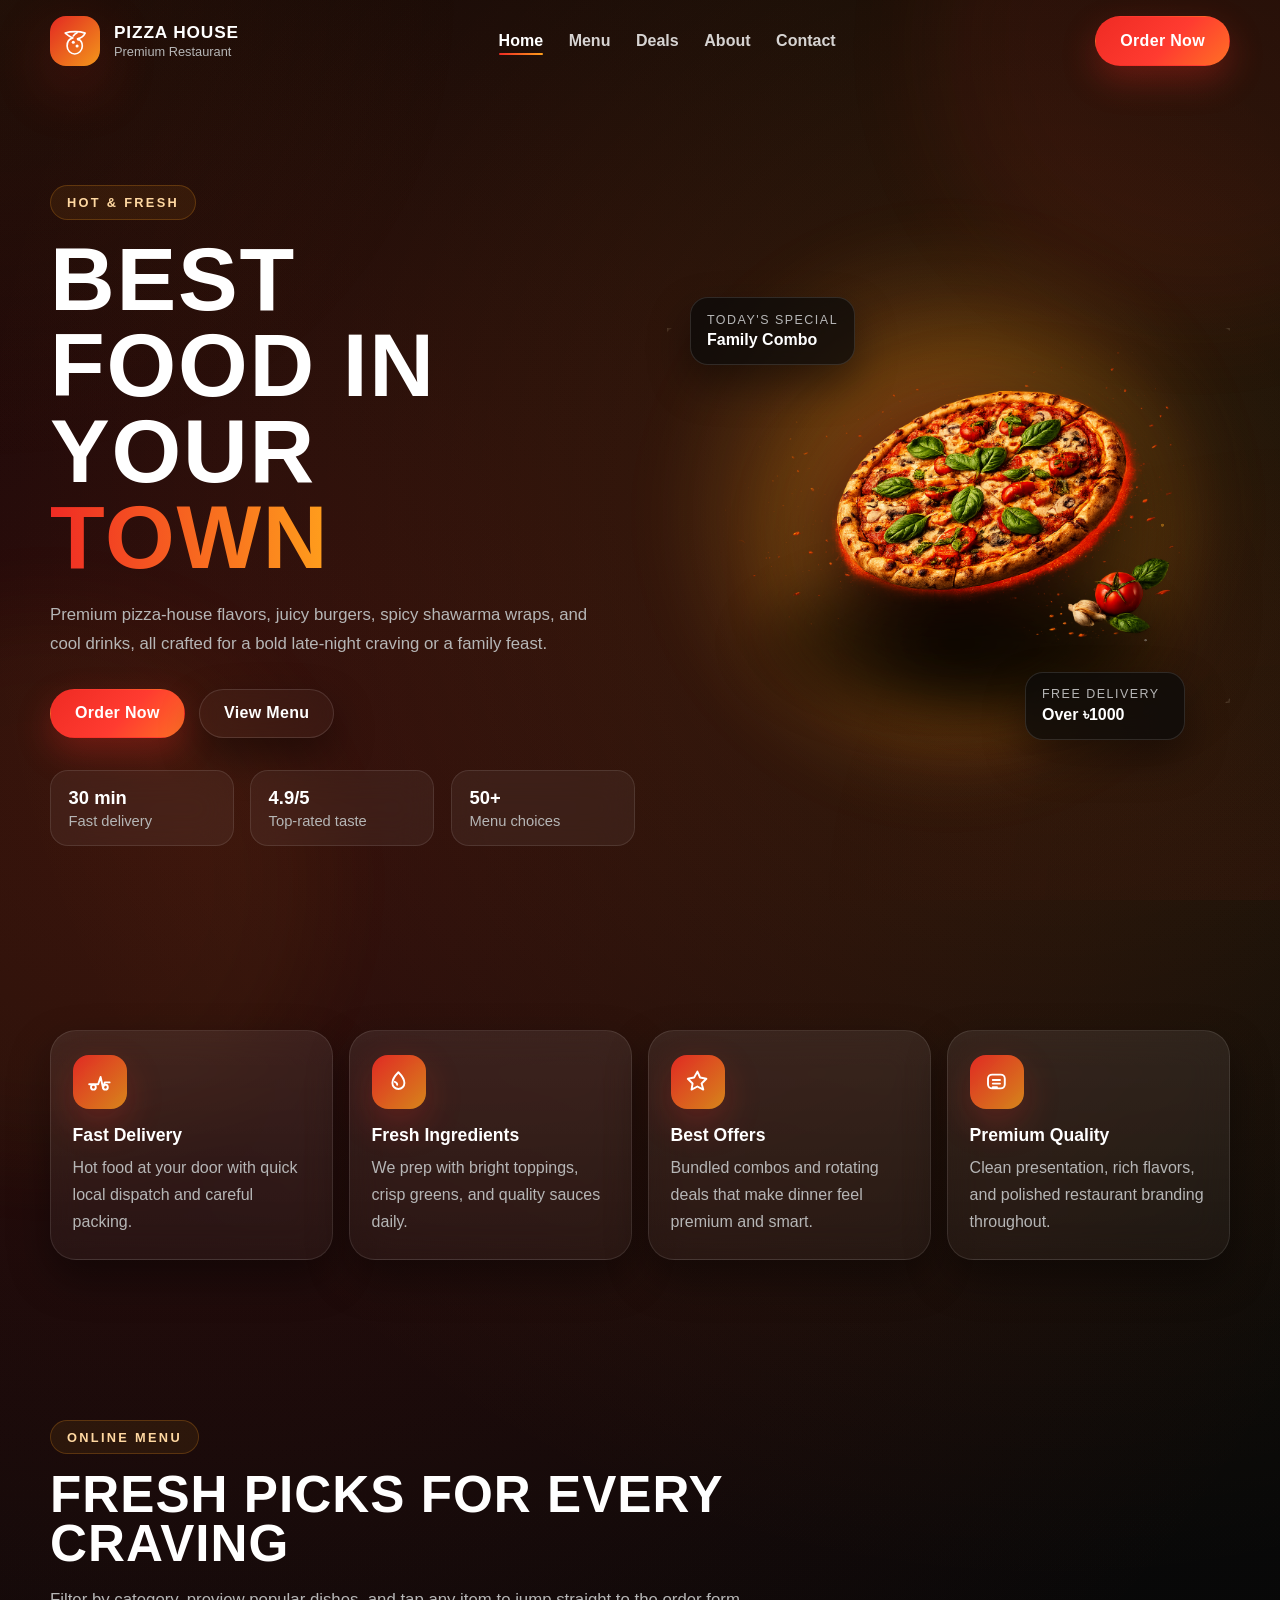
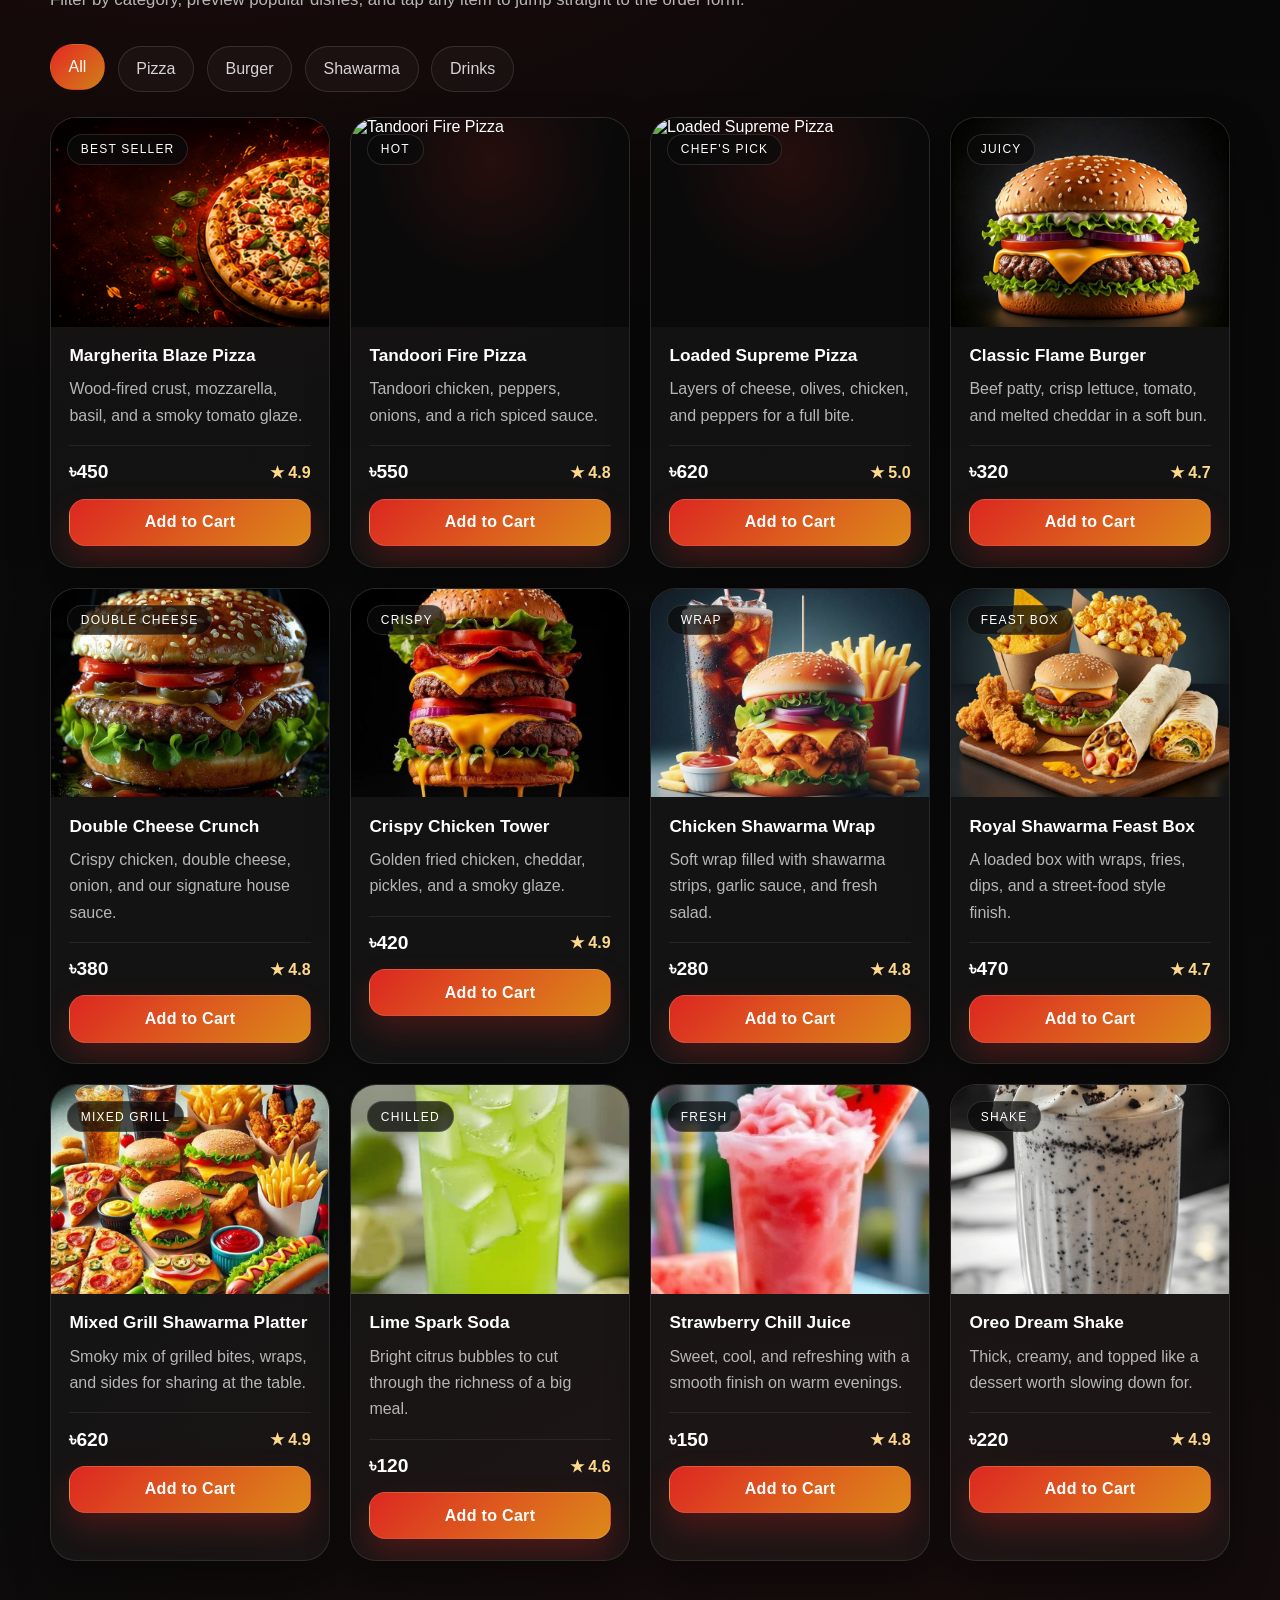
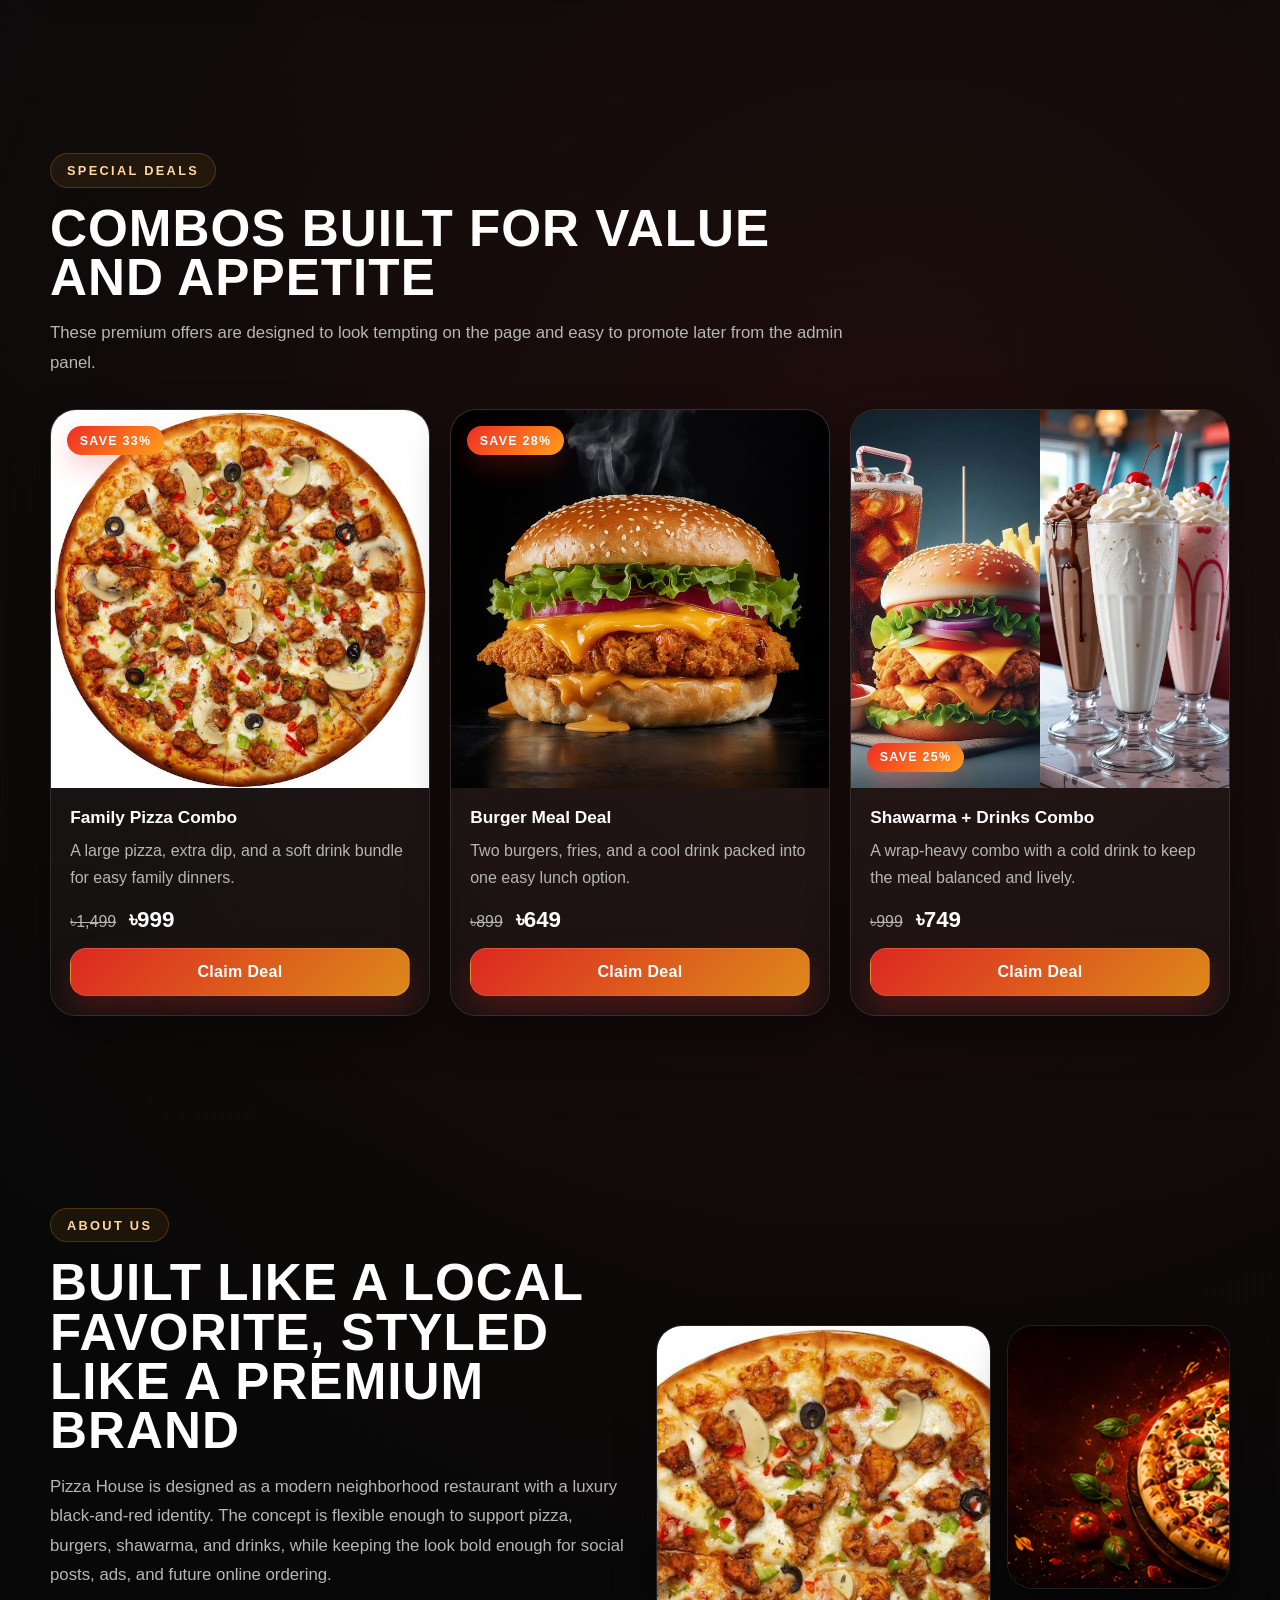
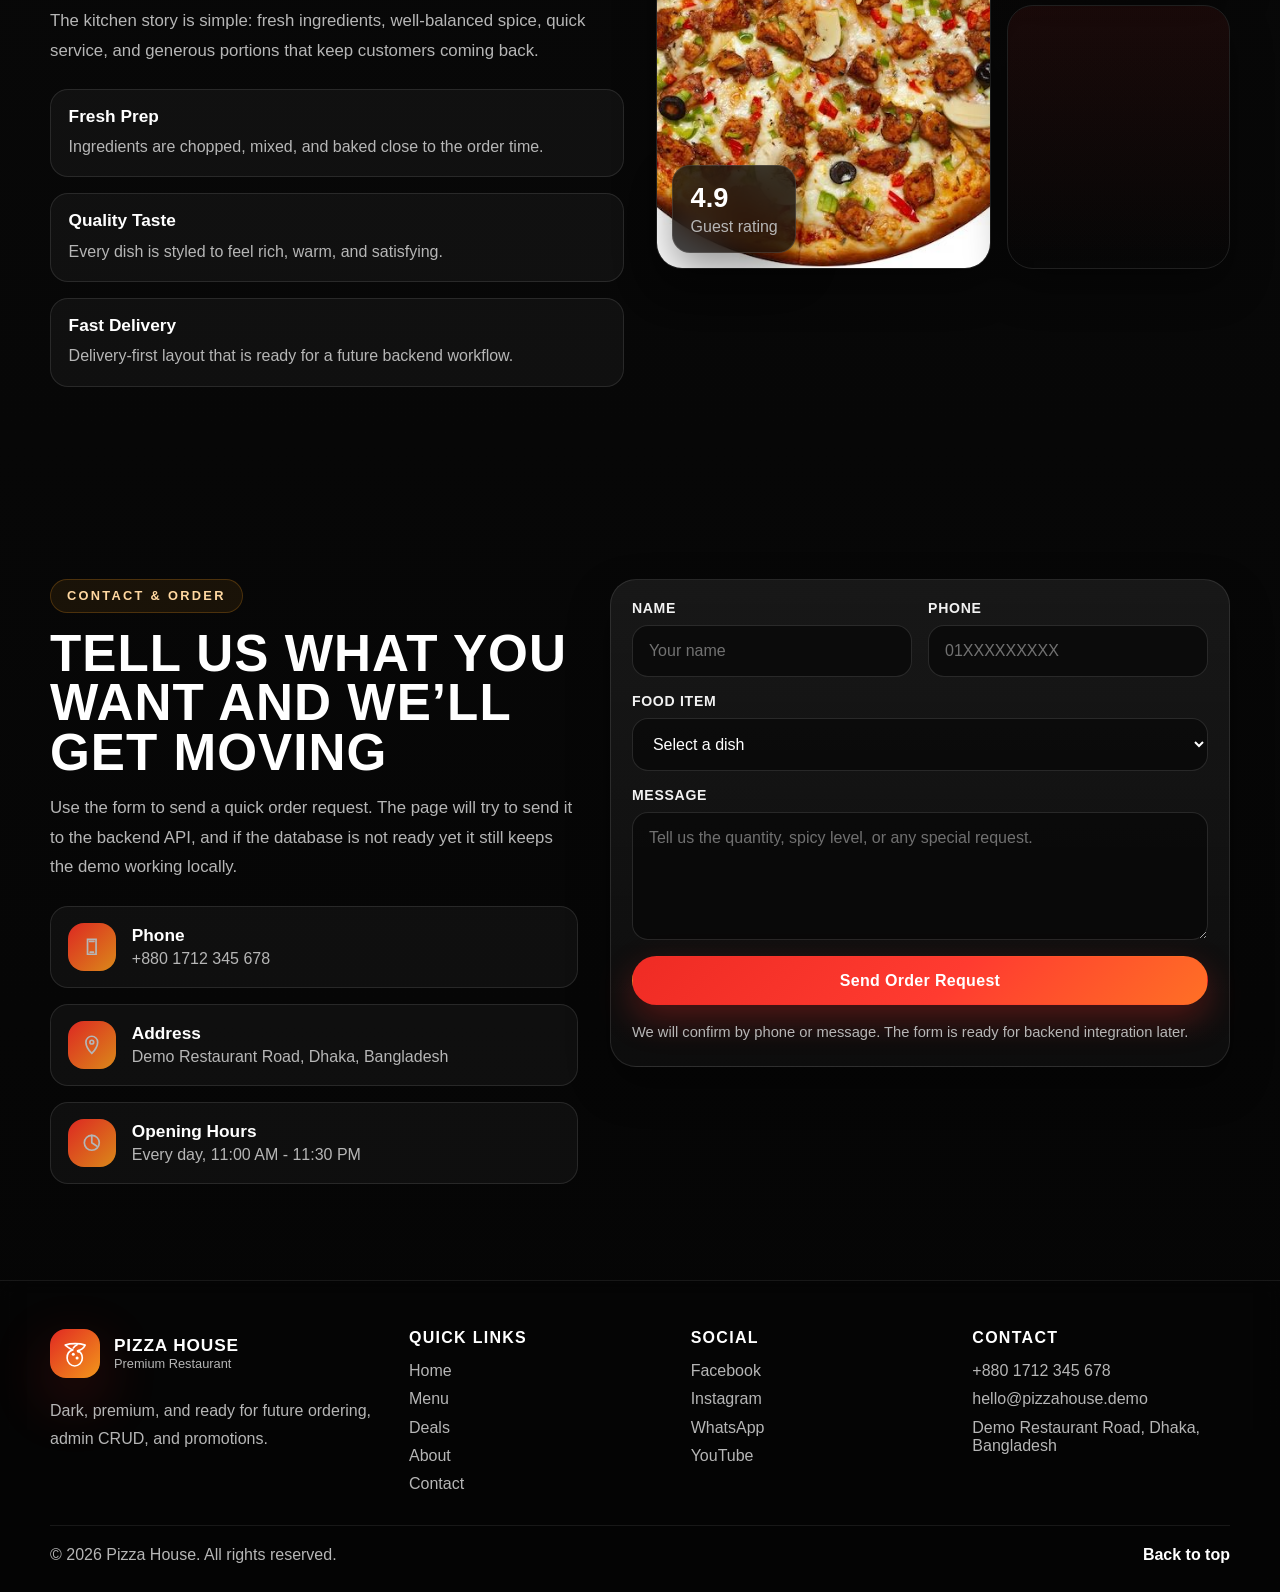
==== index.html @ e1fc25e6 "feat: add restaurant category and menu item admin CRUD" ====
﻿<!DOCTYPE html>
<html lang="en">
<head>
  <meta charset="UTF-8">
  <meta name="viewport" content="width=device-width, initial-scale=1.0">
  <meta name="description" content="Pizza House - a premium single-page restaurant website with online menu, special deals, and fast ordering.">
  <title>Pizza House | Best Food in Your Town</title>
  <link rel="stylesheet" href="assets/css/style.css?v=1.0">
</head>
<body>
  <div class="page-bg" aria-hidden="true"></div>

  <header class="navbar" id="navbar">
    <div class="container navbar__inner">
      <a class="brand" href="#home" aria-label="Pizza House home">
        <span class="brand__mark" aria-hidden="true">
          <svg viewBox="0 0 64 64" role="img" aria-hidden="true">
            <path d="M11 15c11-4 30-4 42 0-3 6-7 10-16 12 7 3 10 8 10 15 0 10-8 17-16 17S15 52 15 42c0-9 4-15 12-17-6-2-11-6-16-10Z" fill="none" stroke="currentColor" stroke-width="3.5" stroke-linejoin="round"/>
            <path d="M28 21c2-3 4-5 8-7" fill="none" stroke="currentColor" stroke-width="3.5" stroke-linecap="round"/>
            <circle cx="28" cy="34" r="3.2" fill="currentColor"/>
            <circle cx="39" cy="28" r="3.2" fill="currentColor"/>
            <circle cx="36" cy="42" r="3.2" fill="currentColor"/>
          </svg>
        </span>
        <span class="brand__text">
          <strong data-restaurant-name>Pizza House</strong>
          <small data-restaurant-tagline>Premium Restaurant</small>
        </span>
      </a>

      <button class="navbar__toggle" type="button" aria-label="Open menu" aria-controls="siteNav" aria-expanded="false">
        <span></span>
        <span></span>
        <span></span>
      </button>

      <nav class="navbar__nav" id="siteNav" aria-label="Primary navigation">
        <a class="navbar__link is-active" href="#home">Home</a>
        <a class="navbar__link" href="#menu">Menu</a>
        <a class="navbar__link" href="#deals">Deals</a>
        <a class="navbar__link" href="#about">About</a>
        <a class="navbar__link" href="#contact">Contact</a>
      </nav>

      <a class="btn btn--primary navbar__cta" href="#contact" data-navbar-cta>Order Now</a>
    </div>
  </header>

  <main>
    <section class="hero section" id="home">
      <div class="container hero__grid">
        <div class="hero__content reveal">
          <span class="hero__badge" data-hero-badge>HOT &amp; FRESH</span>
          <h1 data-hero-title>Best Food in Your <span>Town</span></h1>
          <p data-hero-subtitle>
            Premium pizza-house flavors, juicy burgers, spicy shawarma wraps, and cool drinks,
            all crafted for a bold late-night craving or a family feast.
          </p>
          <div class="hero__actions">
            <a class="btn btn--primary" href="#contact" data-hero-primary-cta>Order Now</a>
            <a class="btn btn--ghost" href="#menu" data-hero-secondary-cta>View Menu</a>
          </div>
          <div class="hero__stats">
            <article class="hero-stat" data-hero-stat="0">
              <strong>30 min</strong>
              <span>Fast delivery</span>
            </article>
            <article class="hero-stat" data-hero-stat="1">
              <strong>4.9/5</strong>
              <span>Top-rated taste</span>
            </article>
            <article class="hero-stat" data-hero-stat="2">
              <strong>50+</strong>
              <span>Menu choices</span>
            </article>
          </div>
        </div>

        <div class="hero__visual reveal">
          <div class="hero-image">
            <div class="hero-glow" aria-hidden="true"></div>
            <img
              src="images/hero%20image.png?v=2"
              alt="Floating Pizza Hero Image"
              class="hero-food-img"
              data-hero-image
              loading="eager"
              fetchpriority="high">
          </div>
          <div class="hero__floating hero__floating--top">
            <span class="hero__floating-label" data-hero-floating-top-label>Today's special</span>
            <strong data-hero-floating-top-value>Family Combo</strong>
          </div>
          <div class="hero__floating hero__floating--bottom">
            <span class="hero__floating-label" data-hero-floating-bottom-label>Free delivery</span>
            <strong data-hero-floating-bottom-value>Over $25</strong>
          </div>
        </div>
      </div>
    </section>

    <section class="section section--tight feature-bar">
      <div class="container feature-grid">
        <article class="feature-card reveal">
          <span class="feature-card__icon" aria-hidden="true">
            <svg viewBox="0 0 48 48">
              <path d="M7 27h15l4-12 4 18 3-9h8" fill="none" stroke="currentColor" stroke-width="3.2" stroke-linecap="round" stroke-linejoin="round"/>
              <circle cx="14" cy="32" r="4" fill="none" stroke="currentColor" stroke-width="3.2"/>
              <circle cx="34" cy="32" r="4" fill="none" stroke="currentColor" stroke-width="3.2"/>
            </svg>
          </span>
          <h3>Fast Delivery</h3>
          <p>Hot food at your door with quick local dispatch and careful packing.</p>
        </article>

        <article class="feature-card reveal">
          <span class="feature-card__icon" aria-hidden="true">
            <svg viewBox="0 0 48 48">
              <path d="M24 7c6 6 10 12 10 18a10 10 0 1 1-20 0c0-6 4-12 10-18Z" fill="none" stroke="currentColor" stroke-width="3.2" stroke-linejoin="round"/>
              <path d="M18 23c3 1 4 3 4 5" fill="none" stroke="currentColor" stroke-width="3.2" stroke-linecap="round"/>
            </svg>
          </span>
          <h3>Fresh Ingredients</h3>
          <p>We prep with bright toppings, crisp greens, and quality sauces daily.</p>
        </article>

        <article class="feature-card reveal">
          <span class="feature-card__icon" aria-hidden="true">
            <svg viewBox="0 0 48 48">
              <path d="M24 6l4.5 9.8L39 18l-8 7.8L33.8 36 24 30.8 14.2 36 16 25.8 8 18l10.5-2.2Z" fill="none" stroke="currentColor" stroke-width="3.2" stroke-linejoin="round"/>
            </svg>
          </span>
          <h3>Best Offers</h3>
          <p>Bundled combos and rotating deals that make dinner feel premium and smart.</p>
        </article>

        <article class="feature-card reveal">
          <span class="feature-card__icon" aria-hidden="true">
            <svg viewBox="0 0 48 48">
              <path d="M10 18c0-4 3-7 7-7h14c4 0 7 3 7 7v9c0 4-3 7-7 7H17c-4 0-7-3-7-7Z" fill="none" stroke="currentColor" stroke-width="3.2"/>
              <path d="M18 26h12M18 20h12M18 32h7" fill="none" stroke="currentColor" stroke-width="3.2" stroke-linecap="round"/>
            </svg>
          </span>
          <h3>Premium Quality</h3>
          <p>Clean presentation, rich flavors, and polished restaurant branding throughout.</p>
        </article>
      </div>
    </section>

    <section class="section" id="menu">
      <div class="container">
        <div class="section-head reveal">
          <span class="section-head__eyebrow">Online Menu</span>
          <h2>Fresh picks for every craving</h2>
          <p>Filter by category, preview popular dishes, and tap any item to jump straight to the order form.</p>
        </div>

        <div class="filter-bar reveal" id="menuFilters" role="tablist" aria-label="Menu filters">
          <button class="filter-btn is-active" type="button" data-filter="all">All</button>
          <button class="filter-btn" type="button" data-filter="pizza">Pizza</button>
          <button class="filter-btn" type="button" data-filter="burger">Burger</button>
          <button class="filter-btn" type="button" data-filter="shawarma">Shawarma</button>
          <button class="filter-btn" type="button" data-filter="drinks">Drinks</button>
        </div>

        <div class="menu-grid" id="menuGrid" data-menu-grid>
          <article class="food-card reveal" data-category="pizza">
            <div class="food-card__media">
              <span class="food-card__tag">Best Seller</span>
              <img src="images/Pizza/pizza%202.png" alt="Margherita Blaze Pizza">
            </div>
            <div class="food-card__body">
              <h3>Margherita Blaze Pizza</h3>
              <p>Wood-fired crust, mozzarella, basil, and a smoky tomato glaze.</p>
              <div class="food-card__meta">
                <span class="food-card__price">$12.90</span>
                <span class="food-card__rating">★ 4.9</span>
              </div>
              <button class="food-card__btn order-trigger" type="button" data-food="Margherita Blaze Pizza">Add to Cart</button>
            </div>
          </article>

          <article class="food-card reveal" data-category="pizza">
            <div class="food-card__media">
              <span class="food-card__tag">Hot</span>
              <img src="images/Pizza/pizza%203.jpg" alt="Tandoori Fire Pizza">
            </div>
            <div class="food-card__body">
              <h3>Tandoori Fire Pizza</h3>
              <p>Tandoori chicken, peppers, onions, and a rich spiced sauce.</p>
              <div class="food-card__meta">
                <span class="food-card__price">$14.50</span>
                <span class="food-card__rating">★ 4.8</span>
              </div>
              <button class="food-card__btn order-trigger" type="button" data-food="Tandoori Fire Pizza">Add to Cart</button>
            </div>
          </article>

          <article class="food-card reveal" data-category="pizza">
            <div class="food-card__media">
              <span class="food-card__tag">Chef's pick</span>
              <img src="images/Pizza/pizza%204.jpg" alt="Loaded Supreme Pizza">
            </div>
            <div class="food-card__body">
              <h3>Loaded Supreme Pizza</h3>
              <p>Layers of cheese, olives, chicken, and peppers for a full bite.</p>
              <div class="food-card__meta">
                <span class="food-card__price">$16.20</span>
                <span class="food-card__rating">★ 5.0</span>
              </div>
              <button class="food-card__btn order-trigger" type="button" data-food="Loaded Supreme Pizza">Add to Cart</button>
            </div>
          </article>

          <article class="food-card reveal" data-category="burger">
            <div class="food-card__media">
              <span class="food-card__tag">Juicy</span>
              <img src="images/Burger/burger%201.jpg" alt="Classic Flame Burger">
            </div>
            <div class="food-card__body">
              <h3>Classic Flame Burger</h3>
              <p>Beef patty, crisp lettuce, tomato, and melted cheddar in a soft bun.</p>
              <div class="food-card__meta">
                <span class="food-card__price">$8.90</span>
                <span class="food-card__rating">★ 4.7</span>
              </div>
              <button class="food-card__btn order-trigger" type="button" data-food="Classic Flame Burger">Add to Cart</button>
            </div>
          </article>

          <article class="food-card reveal" data-category="burger">
            <div class="food-card__media">
              <span class="food-card__tag">Double cheese</span>
              <img src="images/Burger/Burger%202.jpg" alt="Double Cheese Crunch Burger">
            </div>
            <div class="food-card__body">
              <h3>Double Cheese Crunch</h3>
              <p>Crispy chicken, double cheese, onion, and our signature house sauce.</p>
              <div class="food-card__meta">
                <span class="food-card__price">$10.40</span>
                <span class="food-card__rating">★ 4.8</span>
              </div>
              <button class="food-card__btn order-trigger" type="button" data-food="Double Cheese Crunch">Add to Cart</button>
            </div>
          </article>

          <article class="food-card reveal" data-category="burger">
            <div class="food-card__media">
              <span class="food-card__tag">Crispy</span>
              <img src="images/Burger/Burger%20%203.jpg" alt="Crispy Chicken Tower Burger">
            </div>
            <div class="food-card__body">
              <h3>Crispy Chicken Tower</h3>
              <p>Golden fried chicken, cheddar, pickles, and a smoky glaze.</p>
              <div class="food-card__meta">
                <span class="food-card__price">$9.80</span>
                <span class="food-card__rating">★ 4.9</span>
              </div>
              <button class="food-card__btn order-trigger" type="button" data-food="Crispy Chicken Tower">Add to Cart</button>
            </div>
          </article>

          <article class="food-card reveal" data-category="shawarma">
            <div class="food-card__media">
              <span class="food-card__tag">Wrap</span>
              <img src="images/Combo/Combo%201.jpg" alt="Chicken Shawarma Wrap">
            </div>
            <div class="food-card__body">
              <h3>Chicken Shawarma Wrap</h3>
              <p>Soft wrap filled with shawarma strips, garlic sauce, and fresh salad.</p>
              <div class="food-card__meta">
                <span class="food-card__price">$7.90</span>
                <span class="food-card__rating">★ 4.8</span>
              </div>
              <button class="food-card__btn order-trigger" type="button" data-food="Chicken Shawarma Wrap">Add to Cart</button>
            </div>
          </article>

          <article class="food-card reveal" data-category="shawarma">
            <div class="food-card__media">
              <span class="food-card__tag">Feast box</span>
              <img src="images/Combo/Combo%202.jpg" alt="Royal Shawarma Feast Box">
            </div>
            <div class="food-card__body">
              <h3>Royal Shawarma Feast Box</h3>
              <p>A loaded box with wraps, fries, dips, and a street-food style finish.</p>
              <div class="food-card__meta">
                <span class="food-card__price">$11.20</span>
                <span class="food-card__rating">★ 4.7</span>
              </div>
              <button class="food-card__btn order-trigger" type="button" data-food="Royal Shawarma Feast Box">Add to Cart</button>
            </div>
          </article>

          <article class="food-card reveal" data-category="shawarma">
            <div class="food-card__media">
              <span class="food-card__tag">Mixed grill</span>
              <img src="images/Combo/Combo%203.jpg" alt="Mixed Grill Shawarma Platter">
            </div>
            <div class="food-card__body">
              <h3>Mixed Grill Shawarma Platter</h3>
              <p>Smoky mix of grilled bites, wraps, and sides for sharing at the table.</p>
              <div class="food-card__meta">
                <span class="food-card__price">$13.60</span>
                <span class="food-card__rating">★ 4.9</span>
              </div>
              <button class="food-card__btn order-trigger" type="button" data-food="Mixed Grill Shawarma Platter">Add to Cart</button>
            </div>
          </article>

          <article class="food-card reveal" data-category="drinks">
            <div class="food-card__media">
              <span class="food-card__tag">Chilled</span>
              <img src="images/Dinks/Drinks%201.jpg" alt="Lime Spark Soda">
            </div>
            <div class="food-card__body">
              <h3>Lime Spark Soda</h3>
              <p>Bright citrus bubbles to cut through the richness of a big meal.</p>
              <div class="food-card__meta">
                <span class="food-card__price">$2.90</span>
                <span class="food-card__rating">★ 4.6</span>
              </div>
              <button class="food-card__btn order-trigger" type="button" data-food="Lime Spark Soda">Add to Cart</button>
            </div>
          </article>

          <article class="food-card reveal" data-category="drinks">
            <div class="food-card__media">
              <span class="food-card__tag">Fresh</span>
              <img src="images/Dinks/Drinks%203.jpg" alt="Strawberry Chill Juice">
            </div>
            <div class="food-card__body">
              <h3>Strawberry Chill Juice</h3>
              <p>Sweet, cool, and refreshing with a smooth finish on warm evenings.</p>
              <div class="food-card__meta">
                <span class="food-card__price">$4.40</span>
                <span class="food-card__rating">★ 4.8</span>
              </div>
              <button class="food-card__btn order-trigger" type="button" data-food="Strawberry Chill Juice">Add to Cart</button>
            </div>
          </article>

          <article class="food-card reveal" data-category="drinks">
            <div class="food-card__media">
              <span class="food-card__tag">Shake</span>
              <img src="images/Dinks/Drinks%205.jpg" alt="Oreo Dream Shake">
            </div>
            <div class="food-card__body">
              <h3>Oreo Dream Shake</h3>
              <p>Thick, creamy, and topped like a dessert worth slowing down for.</p>
              <div class="food-card__meta">
                <span class="food-card__price">$5.20</span>
                <span class="food-card__rating">★ 4.9</span>
              </div>
              <button class="food-card__btn order-trigger" type="button" data-food="Oreo Dream Shake">Add to Cart</button>
            </div>
          </article>
        </div>
      </div>
    </section>

    <section class="section deals-section" id="deals">
      <div class="container">
        <div class="section-head reveal">
          <span class="section-head__eyebrow">Special Deals</span>
          <h2>Combos built for value and appetite</h2>
          <p>These premium offers are designed to look tempting on the page and easy to promote later from the admin panel.</p>
        </div>

        <div class="deal-grid" id="dealGrid" data-deal-grid>
          <article class="deal-card reveal">
            <div class="deal-card__media">
              <span class="deal-card__badge">Save 28%</span>
              <img src="images/Pizza/pizza%205.jpg" alt="Family Pizza Combo">
            </div>
            <div class="deal-card__body">
              <h3>Family Pizza Combo</h3>
              <p>A large pizza, extra dip, and a soft drink bundle for easy family dinners.</p>
              <div class="deal-card__price">
                <del>$34.00</del>
                <strong>$24.99</strong>
              </div>
              <button class="deal-card__cta order-trigger" type="button" data-food="Family Pizza Combo">Claim Deal</button>
            </div>
          </article>

          <article class="deal-card reveal">
            <div class="deal-card__media">
              <span class="deal-card__badge">Save 22%</span>
              <img src="images/Burger/Burger%20%204.jpg" alt="Burger Meal Deal">
            </div>
            <div class="deal-card__body">
              <h3>Burger Meal Deal</h3>
              <p>Two burgers, fries, and a cool drink packed into one easy lunch option.</p>
              <div class="deal-card__price">
                <del>$19.00</del>
                <strong>$14.50</strong>
              </div>
              <button class="deal-card__cta order-trigger" type="button" data-food="Burger Meal Deal">Claim Deal</button>
            </div>
          </article>

          <article class="deal-card reveal deal-card--split">
            <div class="deal-card__media deal-card__media--split">
              <div class="deal-card__split-image">
                <img src="images/Combo/Combo%201.jpg" alt="Shawarma combo">
              </div>
              <div class="deal-card__split-image">
                <img src="images/Dinks/Drinks%204.jpg" alt="Refreshing drink combo">
              </div>
              <span class="deal-card__badge">Save 25%</span>
            </div>
            <div class="deal-card__body">
              <h3>Shawarma + Drinks Combo</h3>
              <p>A wrap-heavy combo with a cold drink to keep the meal balanced and lively.</p>
              <div class="deal-card__price">
                <del>$18.00</del>
                <strong>$12.99</strong>
              </div>
              <button class="deal-card__cta order-trigger" type="button" data-food="Shawarma + Drinks Combo">Claim Deal</button>
            </div>
          </article>
        </div>
      </div>
    </section>

    <section class="section about-section" id="about">
      <div class="container about__grid">
        <div class="about__content reveal">
          <span class="section-head__eyebrow">About Us</span>
          <h2 data-about-title>Built like a local favorite, styled like a premium brand</h2>
          <p data-about-text-1>
            Pizza House is designed as a modern neighborhood restaurant with a luxury black-and-red
            identity. The concept is flexible enough to support pizza, burgers, shawarma, and drinks,
            while keeping the look bold enough for social posts, ads, and future online ordering.
          </p>
          <p data-about-text-2>
            The kitchen story is simple: fresh ingredients, well-balanced spice, quick service, and
            generous portions that keep customers coming back.
          </p>

          <div class="about__points">
            <article class="about-point">
              <strong>Fresh Prep</strong>
              <span>Ingredients are chopped, mixed, and baked close to the order time.</span>
            </article>
            <article class="about-point">
              <strong>Quality Taste</strong>
              <span>Every dish is styled to feel rich, warm, and satisfying.</span>
            </article>
            <article class="about-point">
              <strong>Fast Delivery</strong>
              <span>Delivery-first layout that is ready for a future backend workflow.</span>
            </article>
          </div>
        </div>

        <div class="about__visual reveal">
          <div class="about-media about-media--large">
            <img src="images/Pizza/pizza%205.jpg" alt="Premium family pizza" data-about-image-primary>
          </div>
          <div class="about-media about-media--small">
            <img src="images/Burger/Burger%20%204.jpg" alt="Premium burger stack" data-about-image-secondary>
          </div>
          <div class="about-media about-media--small about-media--accent">
            <img src="images/Dinks/Drinks%202.jpg" alt="Bright drink special" data-about-image-tertiary>
          </div>
          <div class="about__stat">
            <strong data-about-stat-value>4.9</strong>
            <span data-about-stat-label>Guest rating</span>
          </div>
        </div>
      </div>
    </section>

    <section class="section contact-section" id="contact">
      <div class="container contact__grid">
        <div class="contact__info reveal">
          <span class="section-head__eyebrow">Contact &amp; Order</span>
          <h2>Tell us what you want and we’ll get moving</h2>
          <p>
            Use the form to send a quick order request. The page will try to send it to the backend API,
            and if the database is not ready yet it still keeps the demo working locally.
          </p>

          <div class="contact-cards">
            <article class="contact-card">
              <span class="contact-card__icon" aria-hidden="true">
                <svg viewBox="0 0 48 48">
                  <path d="M16 10h16v28H16z" fill="none" stroke="currentColor" stroke-width="3.2" rx="4"/>
                  <path d="M20 14h8M21 34h6" fill="none" stroke="currentColor" stroke-width="3.2" stroke-linecap="round"/>
                </svg>
              </span>
              <div>
                <strong>Phone</strong>
                <a href="tel:+8801712345678" data-contact-phone>+880 1712 345 678</a>
              </div>
            </article>

            <article class="contact-card">
              <span class="contact-card__icon" aria-hidden="true">
                <svg viewBox="0 0 48 48">
                  <path d="M24 8c6 0 11 5 11 11 0 10-11 21-11 21S13 29 13 19c0-6 5-11 11-11Z" fill="none" stroke="currentColor" stroke-width="3.2"/>
                  <circle cx="24" cy="19" r="3.5" fill="none" stroke="currentColor" stroke-width="3.2"/>
                </svg>
              </span>
              <div>
                <strong>Address</strong>
                <span data-contact-address>Demo Restaurant Road, Dhaka, Bangladesh</span>
              </div>
            </article>

            <article class="contact-card">
              <span class="contact-card__icon" aria-hidden="true">
                <svg viewBox="0 0 48 48">
                  <path d="M24 10v14l9 6" fill="none" stroke="currentColor" stroke-width="3.2" stroke-linecap="round" stroke-linejoin="round"/>
                  <circle cx="24" cy="24" r="14" fill="none" stroke="currentColor" stroke-width="3.2"/>
                </svg>
              </span>
              <div>
                <strong>Opening Hours</strong>
                <span data-contact-hours>Every day, 11:00 AM - 11:30 PM</span>
              </div>
            </article>
          </div>
        </div>

        <div class="contact__form-wrap reveal">
          <form class="order-form" id="orderForm" novalidate>
            <div class="form-grid">
              <div class="form-group">
                <label for="customerName">Name</label>
                <input id="customerName" name="customer_name" type="text" placeholder="Your name">
              </div>
              <div class="form-group">
                <label for="customerPhone">Phone</label>
                <input id="customerPhone" name="phone" type="tel" placeholder="01XXXXXXXXX">
              </div>
            </div>

            <div class="form-group">
              <label for="foodItem">Food Item</label>
              <select id="foodItem" name="food_item" data-order-select>
                <option value="">Select a dish</option>
                <option>Margherita Blaze Pizza</option>
                <option>Tandoori Fire Pizza</option>
                <option>Loaded Supreme Pizza</option>
                <option>Classic Flame Burger</option>
                <option>Double Cheese Crunch</option>
                <option>Crispy Chicken Tower</option>
                <option>Chicken Shawarma Wrap</option>
                <option>Royal Shawarma Feast Box</option>
                <option>Mixed Grill Shawarma Platter</option>
                <option>Lime Spark Soda</option>
                <option>Strawberry Chill Juice</option>
                <option>Oreo Dream Shake</option>
                <option>Family Pizza Combo</option>
                <option>Burger Meal Deal</option>
                <option>Shawarma + Drinks Combo</option>
              </select>
            </div>

            <div class="form-group">
              <label for="orderMessage">Message</label>
              <textarea id="orderMessage" name="message" rows="5" placeholder="Tell us the quantity, spicy level, or any special request."></textarea>
            </div>

            <button class="btn btn--primary btn--block" type="submit">Send Order Request</button>
            <p class="form-note">We will confirm by phone or message. The form is ready for backend integration later.</p>
          </form>
        </div>
      </div>
    </section>
  </main>

  <footer class="footer">
    <div class="container footer__grid">
      <div class="footer__brand">
        <a class="brand brand--footer" href="#home">
          <span class="brand__mark" aria-hidden="true">
            <svg viewBox="0 0 64 64" role="img" aria-hidden="true">
              <path d="M11 15c11-4 30-4 42 0-3 6-7 10-16 12 7 3 10 8 10 15 0 10-8 17-16 17S15 52 15 42c0-9 4-15 12-17-6-2-11-6-16-10Z" fill="none" stroke="currentColor" stroke-width="3.5" stroke-linejoin="round"/>
              <path d="M28 21c2-3 4-5 8-7" fill="none" stroke="currentColor" stroke-width="3.5" stroke-linecap="round"/>
              <circle cx="28" cy="34" r="3.2" fill="currentColor"/>
              <circle cx="39" cy="28" r="3.2" fill="currentColor"/>
              <circle cx="36" cy="42" r="3.2" fill="currentColor"/>
            </svg>
          </span>
          <span class="brand__text">
            <strong data-footer-restaurant-name>Pizza House</strong>
            <small data-footer-restaurant-tagline>Premium Restaurant</small>
          </span>
        </a>
        <p>Dark, premium, and ready for future ordering, admin CRUD, and promotions.</p>
      </div>

      <div class="footer__links">
        <h3>Quick Links</h3>
        <a href="#home">Home</a>
        <a href="#menu">Menu</a>
        <a href="#deals">Deals</a>
        <a href="#about">About</a>
        <a href="#contact">Contact</a>
      </div>

      <div class="footer__links">
        <h3>Social</h3>
        <a href="#" aria-label="Facebook" data-social-link="facebook">Facebook</a>
        <a href="#" aria-label="Instagram" data-social-link="instagram">Instagram</a>
        <a href="#" aria-label="WhatsApp" data-social-link="whatsapp">WhatsApp</a>
        <a href="#" aria-label="YouTube" data-social-link="youtube">YouTube</a>
      </div>

      <div class="footer__links">
        <h3>Contact</h3>
        <a href="tel:+8801712345678" data-footer-phone>+880 1712 345 678</a>
        <a href="mailto:hello@pizzahouse.demo" data-footer-email>hello@pizzahouse.demo</a>
        <span data-footer-address>Dhaka, Bangladesh</span>
      </div>
    </div>

    <div class="container footer__copy">
      <p>&copy; <span id="year"></span> Pizza House. All rights reserved.</p>
      <a href="#home">Back to top</a>
    </div>
  </footer>

  <button class="back-to-top" id="backToTop" type="button" aria-label="Back to top">
    <span aria-hidden="true">↑</span>
  </button>

  <div class="toast" id="toast" aria-live="polite" aria-atomic="true"></div>

  <script src="assets/js/restaurantData.js?v=1.2"></script>
  <script src="assets/js/restaurantRenderer.js?v=1.2"></script>
  <script src="assets/js/apiDataLoader.js?v=1.0"></script>
  <script src="assets/js/main.js?v=1.2"></script>
</body>
</html>
---- assets/css/style.css ----
:root {
  --primary-color: #ef2b24;
  --secondary-color: #0b0b0b;
  --accent-color: #ff9f1c;
  --background-color: #050505;
  --text-color: #ffffff;
  --button-color: #ff3b30;
  --primary-rgb: 239, 43, 36;
  --accent-rgb: 255, 159, 28;
  --bg: var(--background-color);
  --bg-alt: var(--secondary-color);
  --text: var(--text-color);
  --accent: var(--primary-color);
  --accent-strong: var(--button-color);
  --accent-secondary: var(--accent-color);
  --surface: rgba(255, 255, 255, 0.05);
  --surface-strong: rgba(255, 255, 255, 0.08);
  --border: rgba(255, 255, 255, 0.12);
  --border-strong: rgba(255, 255, 255, 0.2);
  --muted: #b6b6b6;
  --shadow: 0 20px 60px rgba(var(--primary-rgb), 0.24);
  --shadow-soft: 0 18px 40px rgba(0, 0, 0, 0.4);
  --radius-xl: 34px;
  --radius-lg: 26px;
  --radius-md: 18px;
  --container: min(1180px, calc(100% - 2rem));
  --transition: 220ms ease;
  --hero-food-width: min(820px, 100%);
  --hero-food-width-mobile: min(480px, 100%);
}

*,
*::before,
*::after {
  box-sizing: border-box;
}

html {
  scroll-behavior: smooth;
  scroll-padding-top: 110px;
}

body {
  margin: 0;
  font-family: "Segoe UI", "Trebuchet MS", sans-serif;
  color: var(--text);
  background:
    radial-gradient(circle at 15% 12%, rgba(var(--primary-rgb), 0.18), transparent 22%),
    radial-gradient(circle at 82% 8%, rgba(var(--accent-rgb), 0.14), transparent 18%),
    radial-gradient(circle at 70% 58%, rgba(var(--primary-rgb), 0.09), transparent 30%),
    linear-gradient(180deg, var(--bg) 0%, var(--bg-alt) 46%, var(--bg) 100%);
  min-height: 100vh;
  overflow-x: hidden;
  -webkit-font-smoothing: antialiased;
  text-rendering: optimizeLegibility;
}

body::before,
body::after {
  content: "";
  position: fixed;
  inset: auto;
  width: 34rem;
  height: 34rem;
  border-radius: 50%;
  filter: blur(50px);
  opacity: 0.3;
  pointer-events: none;
  z-index: -1;
}

body::before {
  top: -14rem;
  right: -12rem;
  background: rgba(var(--primary-rgb), 0.28);
}

body::after {
  bottom: -16rem;
  left: -14rem;
  background: rgba(var(--accent-rgb), 0.18);
}

img {
  display: block;
  max-width: 100%;
}

a {
  color: inherit;
  text-decoration: none;
}

button,
input,
select,
textarea {
  font: inherit;
}

button {
  cursor: pointer;
}

.container {
  width: var(--container);
  margin: 0 auto;
}

.section {
  padding: 6rem 0;
  scroll-margin-top: 100px;
}

.section--tight {
  padding: 2rem 0 4rem;
}

.page-bg {
  position: fixed;
  inset: 0;
  background:
    radial-gradient(circle at top left, rgba(var(--accent-rgb), 0.06), transparent 30%),
    radial-gradient(circle at bottom right, rgba(var(--primary-rgb), 0.05), transparent 30%);
  pointer-events: none;
  z-index: -2;
}

.btn {
  display: inline-flex;
  align-items: center;
  justify-content: center;
  gap: 0.6rem;
  min-height: 3.1rem;
  padding: 0.9rem 1.5rem;
  border-radius: 999px;
  border: 1px solid transparent;
  transition: transform var(--transition), box-shadow var(--transition), border-color var(--transition), background var(--transition), color var(--transition);
  font-weight: 700;
  letter-spacing: 0.02em;
  box-shadow: var(--shadow-soft);
}

.btn:hover {
  transform: translateY(-2px);
}

.btn--primary {
  background: linear-gradient(135deg, var(--accent) 0%, var(--accent-strong) 55%, var(--accent-secondary) 140%);
  color: #fff;
  box-shadow: 0 14px 34px rgba(var(--primary-rgb), 0.3);
}

.btn--ghost {
  background: rgba(255, 255, 255, 0.03);
  color: #fff;
  border-color: rgba(255, 255, 255, 0.12);
  backdrop-filter: blur(20px);
}

.btn--ghost:hover {
  border-color: rgba(255, 255, 255, 0.24);
}

.btn--block {
  width: 100%;
}

.navbar {
  position: sticky;
  top: 0;
  z-index: 50;
  padding: 1rem 0;
  transition: background var(--transition), border-color var(--transition), box-shadow var(--transition), backdrop-filter var(--transition);
}

.navbar.is-scrolled {
  background: rgba(5, 5, 5, 0.88);
  border-bottom: 1px solid rgba(255, 255, 255, 0.06);
  backdrop-filter: blur(18px);
  box-shadow: 0 12px 40px rgba(0, 0, 0, 0.4);
}

.navbar__inner {
  display: flex;
  align-items: center;
  justify-content: space-between;
  gap: 1rem;
}

.brand {
  display: inline-flex;
  align-items: center;
  gap: 0.9rem;
  flex-shrink: 0;
}

.brand__mark {
  width: 3.1rem;
  height: 3.1rem;
  border-radius: 1rem;
  display: grid;
  place-items: center;
  color: #fff;
  background: linear-gradient(135deg, rgba(var(--primary-rgb), 0.94), rgba(var(--accent-rgb), 0.95));
  box-shadow: var(--shadow);
}

.brand__mark svg {
  width: 1.9rem;
  height: 1.9rem;
}

.brand__mark img {
  width: 100%;
  height: 100%;
  object-fit: cover;
  border-radius: inherit;
}

.brand__initial {
  font-size: 1.15rem;
  font-weight: 900;
  letter-spacing: 0.08em;
  line-height: 1;
}

.brand__text {
  display: flex;
  flex-direction: column;
  line-height: 1.05;
}

.brand__text strong {
  font-size: 1.08rem;
  letter-spacing: 0.05em;
  text-transform: uppercase;
}

.brand__text small {
  margin-top: 0.2rem;
  color: var(--muted);
  font-size: 0.8rem;
}

.navbar__nav {
  display: flex;
  align-items: center;
  gap: 1.6rem;
}

.navbar__link {
  position: relative;
  color: rgba(255, 255, 255, 0.82);
  font-weight: 600;
  transition: color var(--transition);
}

.navbar__link::after {
  content: "";
  position: absolute;
  left: 0;
  bottom: -0.35rem;
  width: 100%;
  height: 2px;
  border-radius: 999px;
  background: linear-gradient(90deg, var(--accent) 0%, var(--accent-secondary) 100%);
  transform: scaleX(0);
  transform-origin: left;
  transition: transform var(--transition);
}

.navbar__link:hover,
.navbar__link.is-active {
  color: #fff;
}

.navbar__link:hover::after,
.navbar__link.is-active::after {
  transform: scaleX(1);
}

.navbar__toggle {
  display: none;
  width: 3rem;
  height: 3rem;
  border-radius: 1rem;
  border: 1px solid var(--border);
  background: rgba(255, 255, 255, 0.03);
  align-items: center;
  justify-content: center;
  gap: 0.32rem;
  flex-direction: column;
}

.navbar__toggle span {
  display: block;
  width: 1.1rem;
  height: 2px;
  border-radius: 999px;
  background: #fff;
  transition: transform var(--transition), opacity var(--transition);
}

.navbar__cta {
  flex-shrink: 0;
}

.hero {
  padding-top: 3rem;
}

.hero__grid {
  display: grid;
  grid-template-columns: 1.02fr 0.98fr;
  align-items: center;
  gap: 2rem;
  min-height: calc(100vh - 8rem);
}

.hero__content {
  position: relative;
  z-index: 1;
}

.hero__badge,
.section-head__eyebrow {
  display: inline-flex;
  align-items: center;
  gap: 0.5rem;
  padding: 0.55rem 1rem;
  border-radius: 999px;
  border: 1px solid rgba(var(--accent-rgb), 0.22);
  background: rgba(var(--accent-rgb), 0.08);
  color: #ffd8a1;
  font-size: 0.8rem;
  font-weight: 800;
  letter-spacing: 0.18em;
  text-transform: uppercase;
}

.hero h1,
.section-head h2,
.about__content h2,
.contact__info h2 {
  margin: 1rem 0 0;
  line-height: 0.96;
  font-family: "Bahnschrift", "Trebuchet MS", sans-serif;
  text-transform: uppercase;
  letter-spacing: 0.02em;
}

.hero h1 {
  font-size: clamp(3rem, 7vw, 6.5rem);
  max-width: 10ch;
}

.hero h1 span {
  background: linear-gradient(90deg, var(--accent), var(--accent-secondary));
  -webkit-background-clip: text;
  background-clip: text;
  color: transparent;
}

.hero p,
.section-head p,
.about__content p,
.contact__info p {
  color: var(--muted);
  font-size: 1.05rem;
  line-height: 1.75;
}

.hero p {
  max-width: 58ch;
  margin: 1.25rem 0 0;
}

.hero__actions {
  display: flex;
  flex-wrap: wrap;
  gap: 0.9rem;
  margin-top: 1.9rem;
}

.hero__stats {
  display: grid;
  grid-template-columns: repeat(3, minmax(0, 1fr));
  gap: 1rem;
  margin-top: 2rem;
  overflow: visible;
}

.hero-stat {
  position: relative;
  padding: 1rem 1.1rem;
  border-radius: var(--radius-md);
  background: rgba(255, 255, 255, 0.05);
  border: 1px solid rgba(255, 255, 255, 0.1);
  backdrop-filter: blur(18px);
  transform-origin: center;
  will-change: transform;
  transition: transform 0.28s ease, box-shadow 0.28s ease, border-color 0.28s ease, background 0.28s ease;
}

.hero-stat strong {
  display: block;
  font-size: 1.15rem;
  color: #fff;
}

.hero-stat span {
  display: block;
  margin-top: 0.25rem;
  color: var(--muted);
  font-size: 0.92rem;
}

.hero__visual {
  position: relative;
  min-height: 560px;
  display: flex;
  align-items: center;
  justify-content: flex-end;
  isolation: isolate;
}

.hero__visual::before {
  content: "";
  position: absolute;
  right: 3%;
  top: 10%;
  width: clamp(320px, 38vw, 560px);
  height: clamp(320px, 38vw, 560px);
  background: radial-gradient(circle, rgba(var(--primary-rgb), 0.36) 0%, rgba(var(--accent-rgb), 0.18) 34%, rgba(0, 0, 0, 0) 70%);
  filter: blur(30px);
  opacity: 0.96;
  pointer-events: none;
  z-index: 0;
}

.hero__visual::after {
  content: "";
  position: absolute;
  right: 12%;
  bottom: 12%;
  width: clamp(220px, 24vw, 360px);
  height: clamp(90px, 12vw, 160px);
  background: radial-gradient(ellipse, rgba(0, 0, 0, 0.86) 0%, rgba(0, 0, 0, 0.58) 36%, transparent 72%);
  filter: blur(18px);
  opacity: 0.96;
  pointer-events: none;
  z-index: 0;
}

.hero-image {
  position: relative;
  display: flex;
  justify-content: center;
  align-items: center;
  min-height: 460px;
  width: min(100%, 860px);
  margin-left: auto;
  isolation: isolate;
  z-index: 2;
}

.hero-image::before {
  content: "";
  position: absolute;
  inset: 0;
  background:
    radial-gradient(circle at 74% 28%, rgba(var(--accent-rgb), 0.9) 0 1.2px, transparent 1.8px),
    radial-gradient(circle at 81% 36%, rgba(var(--primary-rgb), 0.82) 0 1.35px, transparent 1.9px),
    radial-gradient(circle at 70% 44%, rgba(255, 255, 255, 0.72) 0 1px, transparent 1.5px),
    radial-gradient(circle at 88% 52%, rgba(var(--accent-rgb), 0.7) 0 1.25px, transparent 1.8px),
    radial-gradient(circle at 76% 66%, rgba(var(--primary-rgb), 0.66) 0 1.2px, transparent 1.6px),
    radial-gradient(circle at 85% 77%, rgba(255, 255, 255, 0.5) 0 1px, transparent 1.4px);
  background-repeat: no-repeat;
  mix-blend-mode: screen;
  opacity: 0.75;
  pointer-events: none;
  z-index: 1;
}

.hero-image::after {
  content: "";
  position: absolute;
  right: 10%;
  bottom: 3%;
  width: clamp(280px, 34vw, 440px);
  height: clamp(110px, 14vw, 180px);
  background: radial-gradient(ellipse, rgba(0, 0, 0, 0.84) 0%, rgba(0, 0, 0, 0.56) 38%, transparent 74%);
  filter: blur(18px);
  opacity: 0.98;
  pointer-events: none;
  z-index: 0;
}

.hero-glow {
  position: absolute;
  width: clamp(400px, 46vw, 620px);
  height: clamp(400px, 46vw, 620px);
  background: radial-gradient(circle, rgba(var(--primary-rgb), 0.45) 0%, rgba(var(--accent-rgb), 0.22) 35%, rgba(0, 0, 0, 0) 70%);
  filter: blur(24px);
  z-index: -1;
  pointer-events: none;
}

.hero-food-img {
  width: var(--hero-food-width);
  height: auto;
  object-fit: contain;
  border: none;
  border-radius: 0;
  background: transparent;
  filter: drop-shadow(0 35px 45px rgba(0, 0, 0, 0.85));
  animation: floatingFood 4s ease-in-out infinite;
  position: relative;
  z-index: 2;
  transform-origin: center center;
}

.hero__floating {
  position: absolute;
  min-width: 10rem;
  padding: 0.9rem 1rem;
  border-radius: 18px;
  background: rgba(10, 10, 10, 0.72);
  border: 1px solid rgba(255, 255, 255, 0.12);
  backdrop-filter: blur(18px);
  box-shadow: var(--shadow-soft);
  z-index: 3;
}

.hero__floating--top {
  top: 11%;
  left: 4%;
}

.hero__floating--bottom {
  bottom: 10%;
  right: 8%;
}

.hero__floating-label {
  display: block;
  color: var(--muted);
  font-size: 0.78rem;
  letter-spacing: 0.12em;
  text-transform: uppercase;
}

.hero__floating strong {
  display: block;
  margin-top: 0.3rem;
  font-size: 1rem;
}

@keyframes floatingFood {
  0%,
  100% {
    transform: translateY(0) rotate(0deg);
  }

  50% {
    transform: translateY(-14px) rotate(1deg);
  }
}
.feature-grid {
  display: grid;
  grid-template-columns: repeat(4, minmax(0, 1fr));
  gap: 1rem;
  overflow: visible;
}

.feature-card {
  position: relative;
  padding: 1.5rem 1.35rem;
  border-radius: var(--radius-lg);
  background: linear-gradient(180deg, rgba(255, 255, 255, 0.08), rgba(255, 255, 255, 0.04));
  border: 1px solid rgba(255, 255, 255, 0.1);
  backdrop-filter: blur(18px);
  box-shadow: var(--shadow-soft);
  transform-origin: center;
  will-change: transform;
  transition: transform 0.28s ease, box-shadow 0.28s ease, border-color 0.28s ease, background 0.28s ease;
}

@media (hover: hover) {
  .hero-stat:hover,
  .feature-card:hover {
    transform: translateY(-6px) scale(1.04);
    border-color: rgba(var(--primary-rgb), 0.55);
    background: rgba(255, 255, 255, 0.08);
    box-shadow:
      0 18px 45px rgba(0, 0, 0, 0.45),
      0 0 25px rgba(var(--primary-rgb), 0.22);
    z-index: 5;
  }
}

.feature-card__icon {
  width: 3.4rem;
  height: 3.4rem;
  border-radius: 1rem;
  display: grid;
  place-items: center;
  color: #fff;
  background: linear-gradient(135deg, rgba(var(--primary-rgb), 0.92), rgba(var(--accent-rgb), 0.8));
  box-shadow: 0 14px 36px rgba(var(--primary-rgb), 0.24);
}

.feature-card__icon svg {
  width: 1.8rem;
  height: 1.8rem;
}

.feature-card h3 {
  margin: 1rem 0 0.45rem;
  font-size: 1.1rem;
}

.feature-card p {
  margin: 0;
  color: var(--muted);
  line-height: 1.7;
}

.section-head {
  max-width: 50rem;
  margin-bottom: 2rem;
}

.section-head h2,
.about__content h2,
.contact__info h2 {
  font-size: clamp(2rem, 4vw, 3.25rem);
}

.section-head p {
  margin: 1rem 0 0;
}

.filter-bar {
  display: flex;
  flex-wrap: wrap;
  gap: 0.8rem;
  margin-bottom: 1.6rem;
}

.filter-btn {
  padding: 0.8rem 1.1rem;
  border-radius: 999px;
  border: 1px solid rgba(255, 255, 255, 0.12);
  background: rgba(255, 255, 255, 0.03);
  color: rgba(255, 255, 255, 0.82);
  transition: background var(--transition), transform var(--transition), border-color var(--transition), color var(--transition);
}

.filter-btn:hover,
.filter-btn.is-active {
  background: linear-gradient(135deg, rgba(var(--primary-rgb), 0.96), rgba(var(--accent-rgb), 0.8));
  color: #fff;
  border-color: transparent;
  transform: translateY(-2px);
}

.menu-grid {
  display: grid;
  grid-template-columns: repeat(auto-fit, minmax(240px, 1fr));
  gap: 1.25rem;
}

.food-card {
  position: relative;
  overflow: hidden;
  border-radius: var(--radius-lg);
  background: rgba(255, 255, 255, 0.04);
  border: 1px solid rgba(255, 255, 255, 0.1);
  box-shadow: var(--shadow-soft);
  transition: transform var(--transition), border-color var(--transition), box-shadow var(--transition), opacity var(--transition);
}

.food-card:hover {
  transform: translateY(-8px);
  border-color: rgba(255, 255, 255, 0.18);
  box-shadow: 0 24px 56px rgba(0, 0, 0, 0.55);
}

.food-card.is-hidden {
  display: none;
}

.food-card__media {
  position: relative;
  aspect-ratio: 4 / 3;
  overflow: hidden;
  background: radial-gradient(circle at 50% 20%, rgba(var(--primary-rgb), 0.12), transparent 55%), #0a0a0a;
}

.food-card__media img {
  width: 100%;
  height: 100%;
  object-fit: cover;
  transition: transform 320ms ease;
}

.food-card:hover .food-card__media img {
  transform: scale(1.07);
}

.food-card__tag {
  position: absolute;
  top: 1rem;
  left: 1rem;
  z-index: 1;
  padding: 0.45rem 0.8rem;
  border-radius: 999px;
  background: rgba(10, 10, 10, 0.72);
  border: 1px solid rgba(255, 255, 255, 0.12);
  color: #fff;
  font-size: 0.75rem;
  letter-spacing: 0.1em;
  text-transform: uppercase;
}

.food-card__body {
  padding: 1.15rem 1.15rem 1.3rem;
}

.food-card__body h3,
.deal-card__body h3,
.about-point strong,
.contact-card strong {
  margin: 0;
  font-size: 1.08rem;
}

.food-card__body p,
.deal-card__body p,
.about-point span {
  margin: 0.65rem 0 0;
  color: var(--muted);
  line-height: 1.65;
}

.food-card__meta {
  display: flex;
  align-items: center;
  justify-content: space-between;
  gap: 0.8rem;
  margin-top: 1rem;
  padding-top: 0.95rem;
  border-top: 1px solid rgba(255, 255, 255, 0.08);
}

.food-card__price {
  color: #fff;
  font-size: 1.2rem;
  font-weight: 800;
}

.food-card__rating {
  color: #ffd98b;
  font-weight: 700;
}

.food-card__btn,
.deal-card__cta {
  width: 100%;
  margin-top: 0.95rem;
  min-height: 2.95rem;
  border-radius: 16px;
  border: 1px solid rgba(255, 255, 255, 0.12);
  color: #fff;
  background: linear-gradient(135deg, rgba(var(--primary-rgb), 0.92), rgba(var(--accent-rgb), 0.85));
  font-weight: 800;
  letter-spacing: 0.02em;
  box-shadow: 0 14px 30px rgba(var(--primary-rgb), 0.22);
  transition: transform var(--transition), filter var(--transition), opacity var(--transition);
}

.food-card__btn:hover,
.deal-card__cta:hover {
  transform: translateY(-2px);
  filter: brightness(1.05);
}

.deal-grid {
  display: grid;
  grid-template-columns: repeat(3, minmax(0, 1fr));
  gap: 1.25rem;
}

.deal-card {
  overflow: hidden;
  border-radius: var(--radius-lg);
  background: linear-gradient(180deg, rgba(255, 255, 255, 0.06), rgba(255, 255, 255, 0.03));
  border: 1px solid rgba(255, 255, 255, 0.1);
  box-shadow: var(--shadow-soft);
}

.deal-card__media {
  position: relative;
  min-height: 230px;
  overflow: hidden;
  background: #0a0a0a;
}

.deal-card__media img {
  width: 100%;
  height: 100%;
  object-fit: cover;
  transition: transform 320ms ease;
}

.deal-card:hover .deal-card__media img {
  transform: scale(1.04);
}

.deal-card__badge {
  position: absolute;
  top: 1rem;
  left: 1rem;
  z-index: 1;
  padding: 0.48rem 0.8rem;
  border-radius: 999px;
  background: linear-gradient(135deg, var(--accent), var(--accent-secondary));
  color: #fff;
  font-size: 0.78rem;
  font-weight: 800;
  letter-spacing: 0.1em;
  text-transform: uppercase;
  box-shadow: 0 12px 26px rgba(var(--primary-rgb), 0.22);
}

.deal-card__body {
  padding: 1.2rem;
}

.deal-card__price {
  display: flex;
  align-items: baseline;
  gap: 0.8rem;
  margin-top: 1rem;
}

.deal-card__price del {
  color: var(--muted);
}

.deal-card__price strong {
  font-size: 1.4rem;
  color: #fff;
}

.deal-card--split .deal-card__media {
  display: grid;
  grid-template-columns: 1fr 1fr;
}

.deal-card__split-image {
  position: relative;
  overflow: hidden;
}

.deal-card__split-image img {
  width: 100%;
  height: 100%;
  object-fit: cover;
}

.deal-card--split .deal-card__badge {
  top: auto;
  bottom: 1rem;
}

.about__grid {
  display: grid;
  grid-template-columns: 1fr 1fr;
  gap: 2rem;
  align-items: center;
}

.about__content {
  max-width: 38rem;
}

.about__points {
  display: grid;
  gap: 1rem;
  margin-top: 1.5rem;
}

.about-point {
  padding: 1rem 1.1rem;
  border-radius: var(--radius-md);
  background: rgba(255, 255, 255, 0.04);
  border: 1px solid rgba(255, 255, 255, 0.1);
}

.about-point span {
  display: block;
  margin-top: 0.45rem;
}

.about__visual {
  position: relative;
  display: grid;
  grid-template-columns: 1.2fr 0.8fr;
  grid-template-rows: 1fr 1fr;
  gap: 1rem;
  min-height: 34rem;
}

.about-media {
  position: relative;
  overflow: hidden;
  border-radius: var(--radius-lg);
  border: 1px solid rgba(255, 255, 255, 0.1);
  box-shadow: var(--shadow-soft);
}

.about-media img {
  width: 100%;
  height: 100%;
  object-fit: cover;
}

.about-media--large {
  grid-row: span 2;
}

.about-media--accent::after {
  content: "";
  position: absolute;
  inset: 0;
  background: linear-gradient(180deg, rgba(var(--primary-rgb), 0.08), transparent);
}

.about__stat {
  position: absolute;
  left: 1rem;
  bottom: 1rem;
  padding: 1rem 1.1rem;
  border-radius: 18px;
  background: rgba(10, 10, 10, 0.76);
  border: 1px solid rgba(255, 255, 255, 0.12);
  backdrop-filter: blur(18px);
  box-shadow: var(--shadow-soft);
}

.about__stat strong {
  display: block;
  font-size: 1.7rem;
  color: #fff;
}

.about__stat span {
  display: block;
  margin-top: 0.25rem;
  color: var(--muted);
}

.contact__grid {
  display: grid;
  grid-template-columns: 0.92fr 1.08fr;
  gap: 2rem;
  align-items: start;
}

.contact-cards {
  display: grid;
  gap: 1rem;
  margin-top: 1.5rem;
}

.contact-card {
  display: flex;
  gap: 1rem;
  align-items: center;
  padding: 1rem 1.05rem;
  border-radius: var(--radius-md);
  background: rgba(255, 255, 255, 0.04);
  border: 1px solid rgba(255, 255, 255, 0.1);
}

.contact-card__icon {
  width: 3rem;
  height: 3rem;
  flex-shrink: 0;
  border-radius: 1rem;
  display: grid;
  place-items: center;
  background: linear-gradient(135deg, rgba(239, 43, 36, 0.92), rgba(255, 159, 28, 0.85));
  color: #fff;
}

.contact-card__icon svg {
  width: 1.6rem;
  height: 1.6rem;
}

.contact-card div {
  display: flex;
  flex-direction: column;
  gap: 0.25rem;
}

.contact-card a,
.contact-card span {
  color: var(--muted);
}

.contact__form-wrap {
  padding: 1.3rem;
  border-radius: var(--radius-lg);
  background: linear-gradient(180deg, rgba(255, 255, 255, 0.07), rgba(255, 255, 255, 0.03));
  border: 1px solid rgba(255, 255, 255, 0.1);
  box-shadow: var(--shadow-soft);
}

.order-form {
  display: grid;
  gap: 1rem;
}

.form-grid {
  display: grid;
  grid-template-columns: repeat(2, minmax(0, 1fr));
  gap: 1rem;
}

.form-group {
  display: grid;
  gap: 0.55rem;
}

.form-group label {
  font-size: 0.88rem;
  font-weight: 700;
  letter-spacing: 0.05em;
  text-transform: uppercase;
  color: #f2f2f2;
}

.form-group input,
.form-group select,
.form-group textarea {
  width: 100%;
  padding: 1rem 1rem;
  border-radius: 16px;
  border: 1px solid rgba(255, 255, 255, 0.12);
  background: rgba(5, 5, 5, 0.6);
  color: #fff;
  outline: none;
  transition: border-color var(--transition), box-shadow var(--transition), background var(--transition);
}

.form-group input::placeholder,
.form-group textarea::placeholder {
  color: rgba(255, 255, 255, 0.42);
}

.form-group input:focus,
.form-group select:focus,
.form-group textarea:focus {
  border-color: rgba(var(--accent-rgb), 0.5);
  box-shadow: 0 0 0 4px rgba(var(--accent-rgb), 0.12);
  background: rgba(5, 5, 5, 0.84);
}

.form-group textarea {
  resize: vertical;
  min-height: 8rem;
}

.form-note {
  margin: 0;
  color: var(--muted);
  font-size: 0.92rem;
  line-height: 1.6;
}

.footer {
  padding: 3rem 0 1.8rem;
  border-top: 1px solid rgba(255, 255, 255, 0.08);
  background: rgba(5, 5, 5, 0.82);
  backdrop-filter: blur(10px);
}

.footer__grid {
  display: grid;
  grid-template-columns: 1.3fr repeat(3, 1fr);
  gap: 1.5rem;
}

.footer__brand p {
  max-width: 32rem;
  margin-top: 1rem;
  color: var(--muted);
  line-height: 1.7;
}

.brand--footer {
  margin-bottom: 0.2rem;
}

.footer__links {
  display: grid;
  gap: 0.65rem;
  align-content: start;
}

.footer__links h3 {
  margin: 0 0 0.3rem;
  font-size: 1rem;
  text-transform: uppercase;
  letter-spacing: 0.08em;
}

.footer__links a,
.footer__links span {
  color: var(--muted);
}

.footer__links a:hover {
  color: #fff;
}

.footer__copy {
  display: flex;
  align-items: center;
  justify-content: space-between;
  gap: 1rem;
  margin-top: 2rem;
  padding-top: 1.2rem;
  border-top: 1px solid rgba(255, 255, 255, 0.08);
  color: var(--muted);
}

.footer__copy p {
  margin: 0;
}

.footer__copy a {
  color: #fff;
  font-weight: 600;
}

.back-to-top {
  position: fixed;
  right: 1.1rem;
  bottom: 1.1rem;
  width: 3.3rem;
  height: 3.3rem;
  border-radius: 50%;
  border: 1px solid rgba(255, 255, 255, 0.14);
  background: linear-gradient(135deg, rgba(var(--primary-rgb), 0.96), rgba(var(--accent-rgb), 0.85));
  color: #fff;
  box-shadow: var(--shadow-soft);
  opacity: 0;
  visibility: hidden;
  transform: translateY(12px);
  transition: opacity var(--transition), visibility var(--transition), transform var(--transition);
  z-index: 60;
}

.back-to-top.is-visible {
  opacity: 1;
  visibility: visible;
  transform: translateY(0);
}

.back-to-top span {
  font-size: 1.3rem;
  font-weight: 800;
}

.toast {
  position: fixed;
  left: 50%;
  bottom: 1.25rem;
  transform: translate(-50%, 140%);
  opacity: 0;
  min-width: min(92vw, 420px);
  padding: 1rem 1.2rem;
  border-radius: 18px;
  background: rgba(8, 8, 8, 0.88);
  color: #fff;
  border: 1px solid rgba(255, 255, 255, 0.14);
  backdrop-filter: blur(20px);
  box-shadow: var(--shadow-soft);
  transition: transform var(--transition), opacity var(--transition);
  z-index: 80;
}

.toast.is-visible {
  transform: translate(-50%, 0);
  opacity: 1;
}

.toast.is-success {
  border-color: rgba(var(--accent-rgb), 0.36);
}

.toast.is-error {
  border-color: rgba(var(--primary-rgb), 0.5);
}

.reveal {
  opacity: 0;
  transform: translateY(28px);
  transition: opacity 700ms ease, transform 700ms ease;
}

.reveal.is-visible {
  opacity: 1;
  transform: translateY(0);
}

@media (max-width: 1100px) {
  .hero__grid,
  .about__grid,
  .contact__grid {
    grid-template-columns: 1fr;
  }

  .hero__visual {
    order: -1;
    min-height: 520px;
    justify-content: center;
  }

  .feature-grid,
  .deal-grid,
  .footer__grid {
    grid-template-columns: repeat(2, minmax(0, 1fr));
  }

  .about__visual {
    min-height: 30rem;
  }
}

@media (max-width: 860px) {
  .navbar__toggle {
    display: inline-flex;
  }

  .navbar__cta {
    display: none;
  }

  .navbar__nav {
    position: absolute;
    top: calc(100% + 0.8rem);
    left: 1rem;
    right: 1rem;
    display: grid;
    gap: 0.25rem;
    padding: 0.85rem;
    border-radius: 22px;
    background: rgba(5, 5, 5, 0.96);
    border: 1px solid rgba(255, 255, 255, 0.1);
    box-shadow: 0 20px 50px rgba(0, 0, 0, 0.45);
    opacity: 0;
    visibility: hidden;
    transform: translateY(-12px);
    transition: opacity var(--transition), visibility var(--transition), transform var(--transition);
  }

  .navbar__nav.is-open {
    opacity: 1;
    visibility: visible;
    transform: translateY(0);
  }

  .navbar__link {
    padding: 0.8rem 0.9rem;
    border-radius: 14px;
  }

  .navbar__link::after {
    display: none;
  }

  .hero h1 {
    max-width: 12ch;
  }

  .hero__stats,
  .form-grid {
    grid-template-columns: 1fr;
  }

  .feature-grid,
  .deal-grid,
  .footer__grid {
    grid-template-columns: 1fr;
  }

  .about__visual {
    grid-template-columns: 1fr 1fr;
    min-height: 26rem;
  }
}

@media (max-width: 620px) {
  .section {
    padding: 4.75rem 0;
  }

  .hero {
    padding-top: 2rem;
  }

  .hero__visual {
    min-height: 380px;
  }

  .hero-image {
    min-height: 340px;
  }

  .hero-glow {
    width: 360px;
    height: 360px;
  }

  .hero-food-img {
    width: var(--hero-food-width-mobile);
    transform: none;
  }

  .hero__floating {
    display: none;
  }

  .about__visual {
    grid-template-columns: 1fr;
    grid-template-rows: auto;
  }

  .about-media--large {
    grid-row: auto;
  }

  .footer__copy {
    flex-direction: column;
    align-items: flex-start;
  }

  .toast {
    bottom: 0.8rem;
  }
}
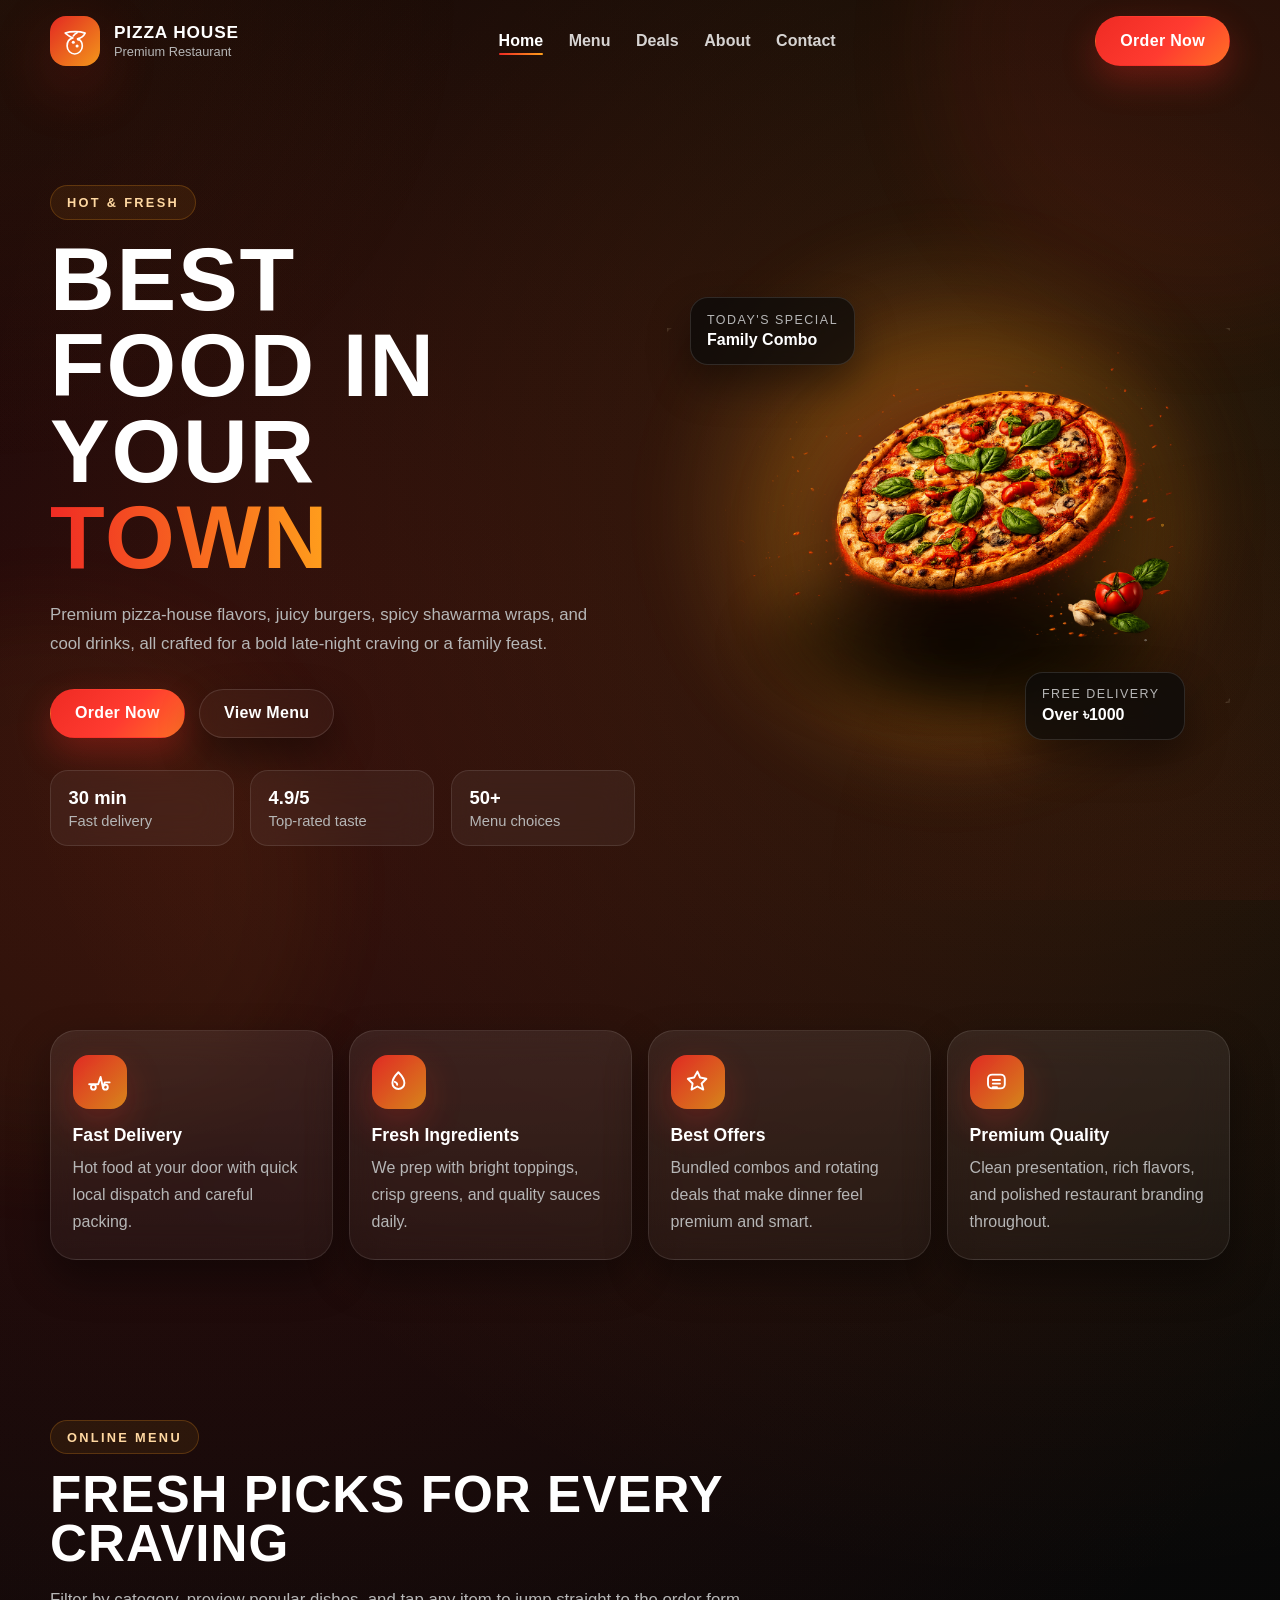
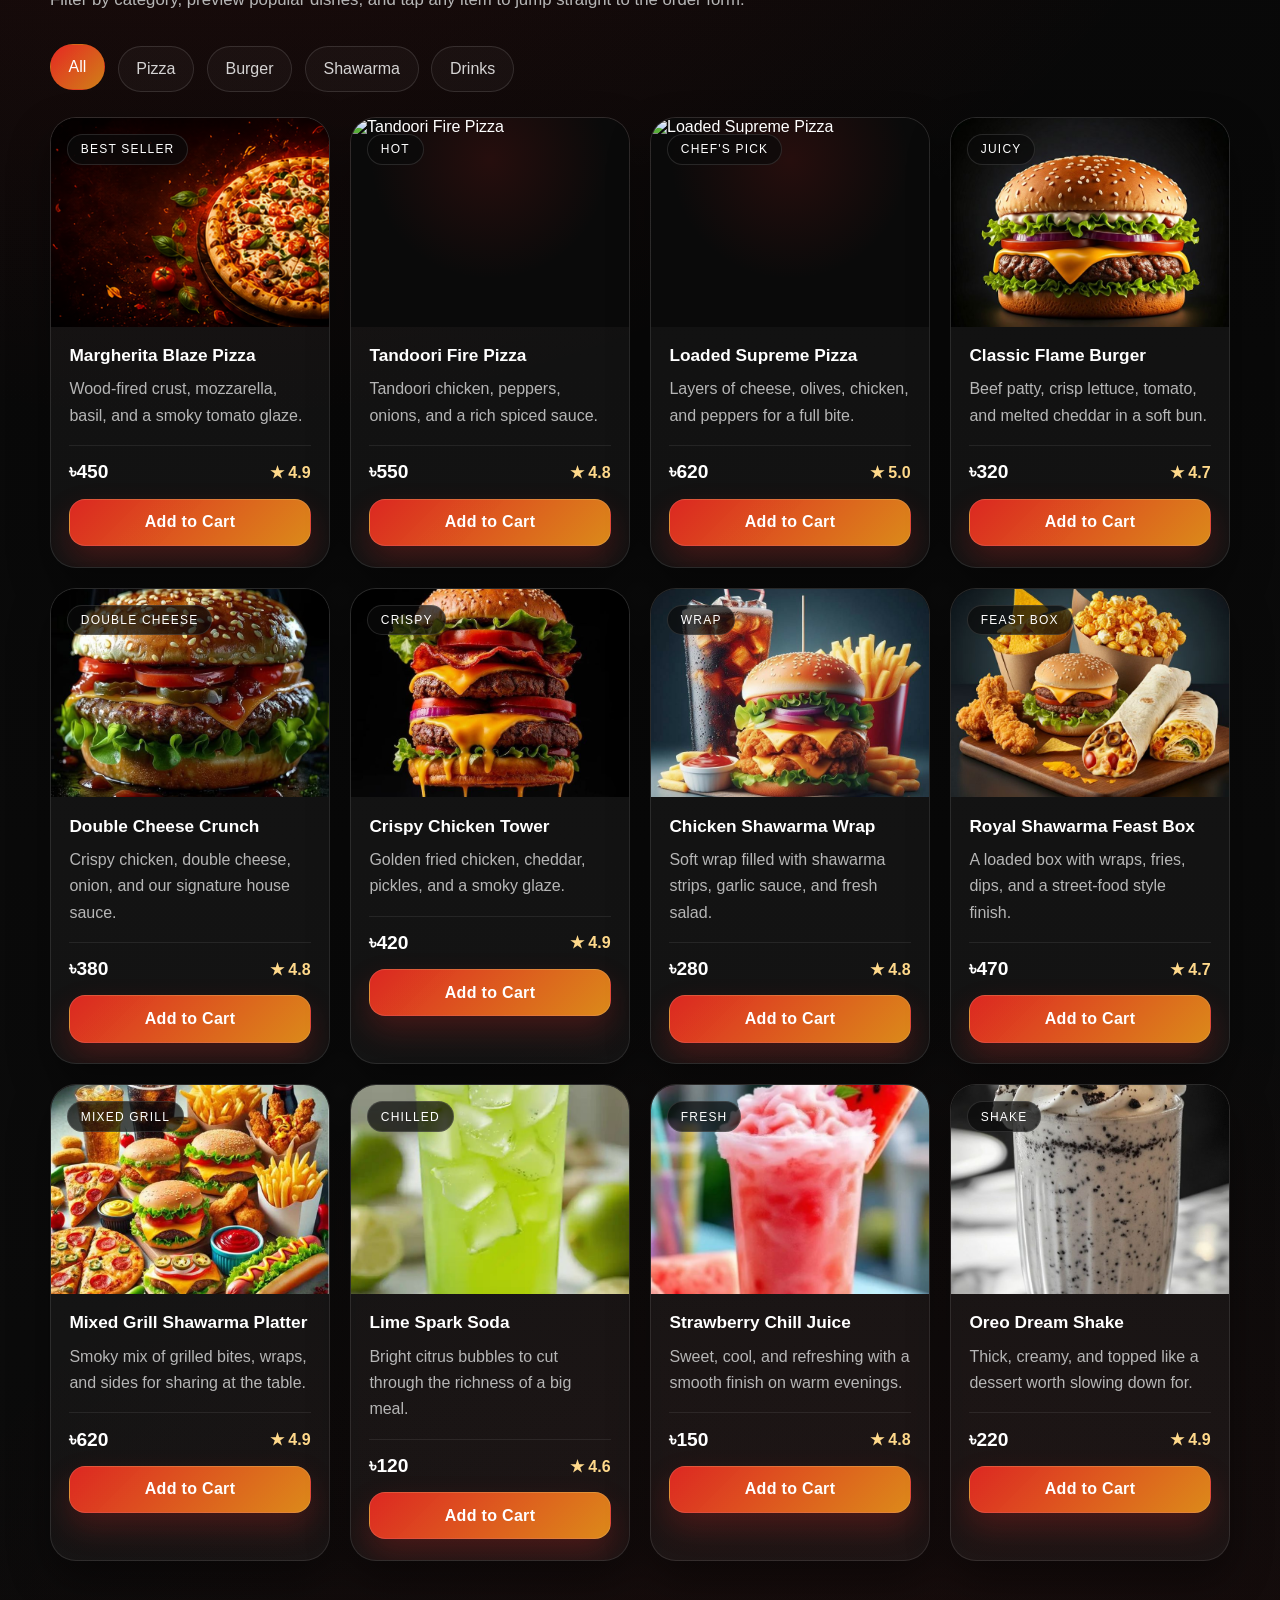
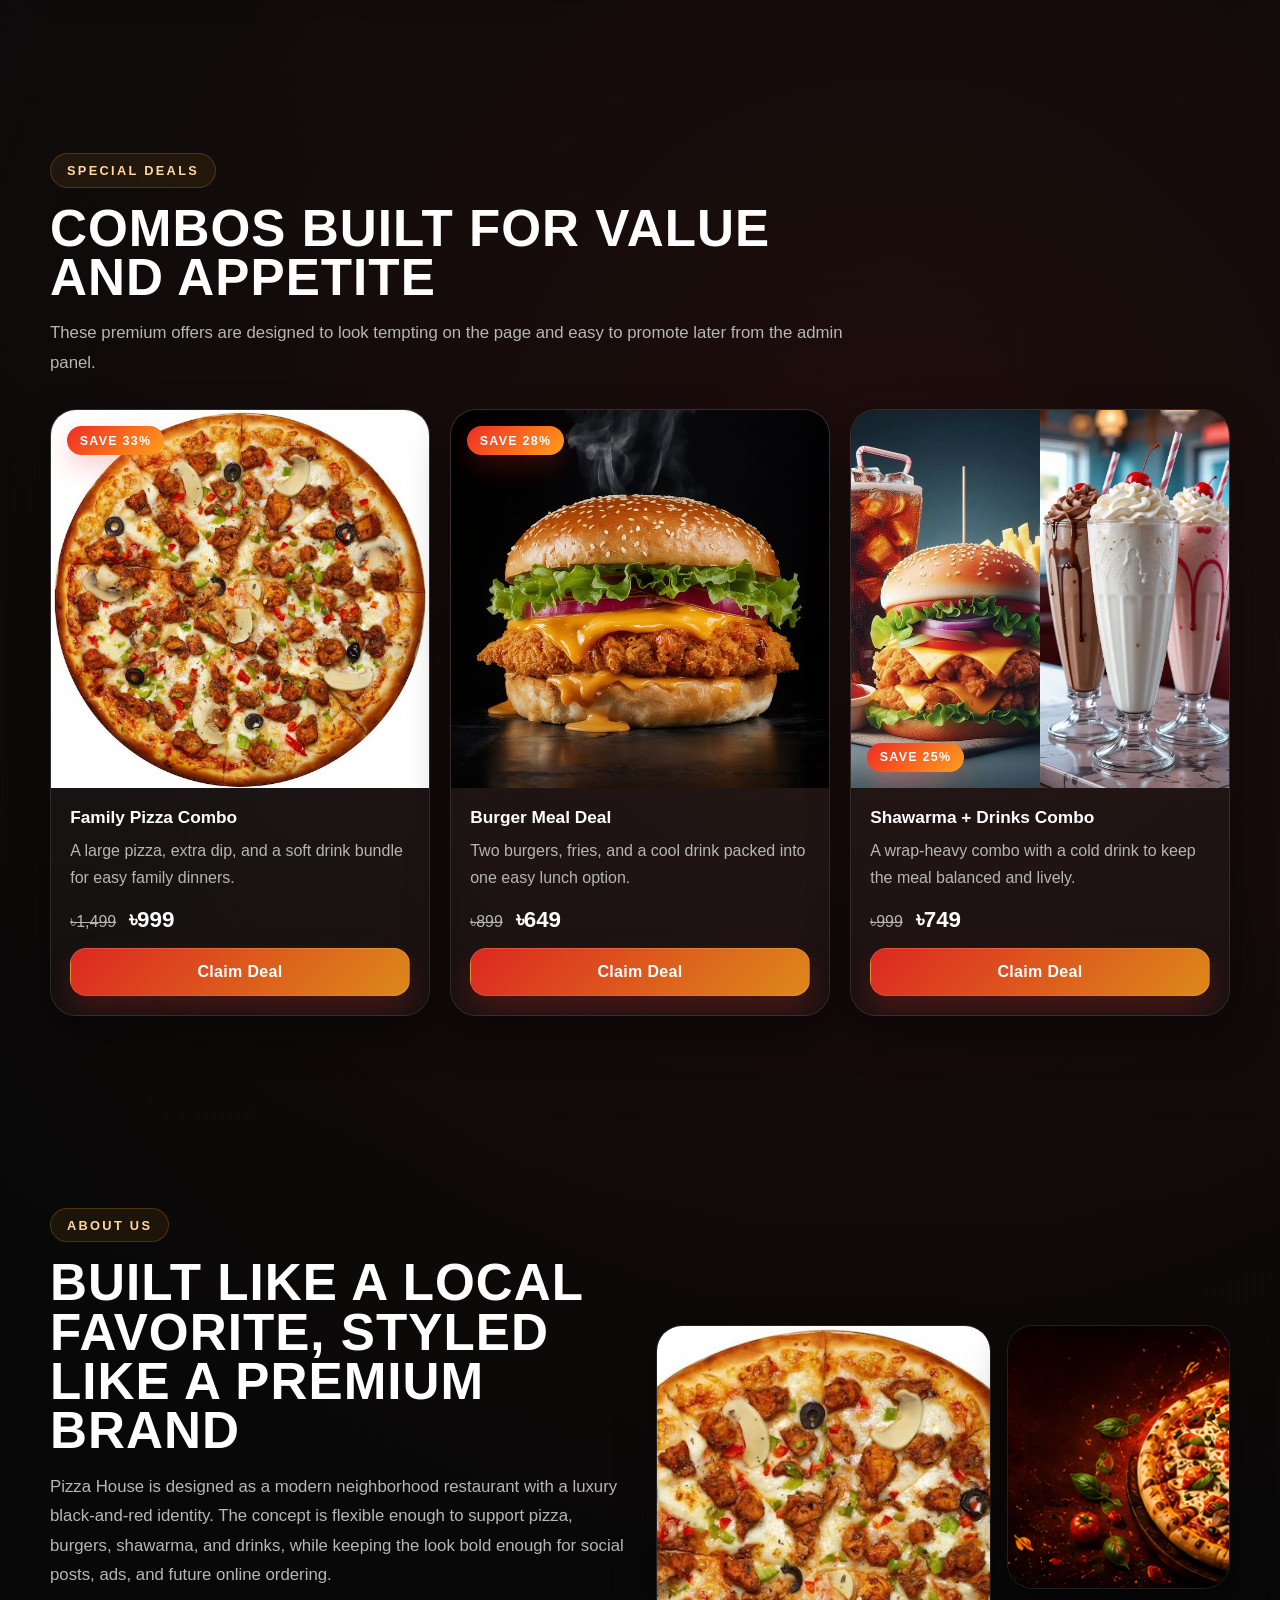
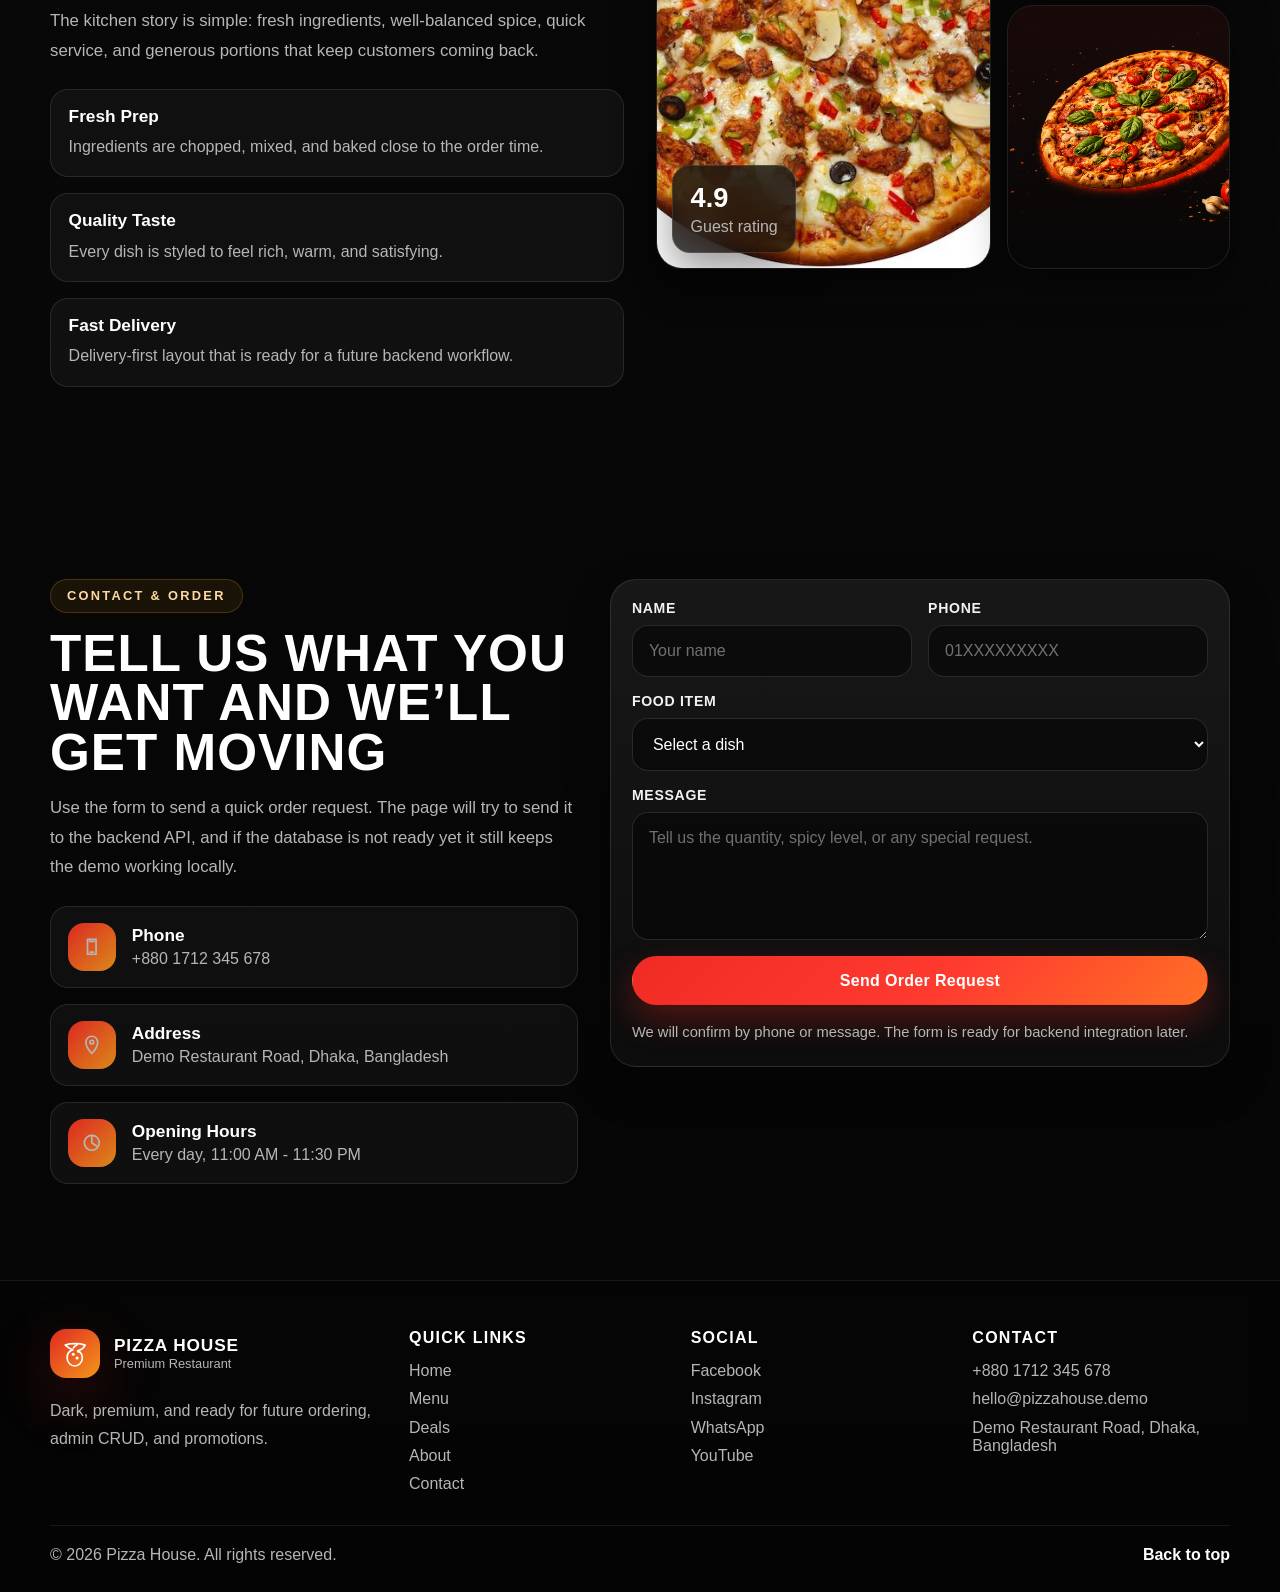
==== commit 3fa90af3: "feat: add public gallery rendering and upload hardening" ====
--- a/index.html
+++ b/index.html
@@ -5,7 +5,7 @@
   <meta name="viewport" content="width=device-width, initial-scale=1.0">
   <meta name="description" content="Pizza House - a premium single-page restaurant website with online menu, special deals, and fast ordering.">
   <title>Pizza House | Best Food in Your Town</title>
-  <link rel="stylesheet" href="assets/css/style.css?v=1.0">
+  <link rel="stylesheet" href="assets/css/style.css?v=gallery-public-1">
 </head>
 <body>
   <div class="page-bg" aria-hidden="true"></div>
@@ -39,6 +39,7 @@
         <a class="navbar__link" href="#menu">Menu</a>
         <a class="navbar__link" href="#deals">Deals</a>
         <a class="navbar__link" href="#about">About</a>
+        <a class="navbar__link" href="#gallery" data-gallery-link>Gallery</a>
         <a class="navbar__link" href="#contact">Contact</a>
       </nav>
 
@@ -470,6 +471,18 @@
             <span data-about-stat-label>Guest rating</span>
           </div>
         </div>
+      </div>
+    </section>
+
+    <section class="section gallery-section" id="gallery" data-gallery-section hidden>
+      <div class="container">
+        <div class="section-head reveal">
+          <span class="section-head__eyebrow">Food Gallery</span>
+          <h2>See the colors behind the cravings</h2>
+          <p>Fresh gallery captures are loaded from the selected restaurant and shown only when active images exist.</p>
+        </div>
+
+        <div class="gallery-grid" id="galleryGrid" data-gallery-grid></div>
       </div>
     </section>
 
@@ -600,6 +613,7 @@
         <a href="#menu">Menu</a>
         <a href="#deals">Deals</a>
         <a href="#about">About</a>
+        <a href="#gallery" data-gallery-link>Gallery</a>
         <a href="#contact">Contact</a>
       </div>
 
@@ -631,9 +645,9 @@
 
   <div class="toast" id="toast" aria-live="polite" aria-atomic="true"></div>
 
-  <script src="assets/js/restaurantData.js?v=1.2"></script>
-  <script src="assets/js/restaurantRenderer.js?v=1.2"></script>
-  <script src="assets/js/apiDataLoader.js?v=1.0"></script>
-  <script src="assets/js/main.js?v=1.2"></script>
+  <script src="assets/js/restaurantData.js?v=gallery-public-1"></script>
+  <script src="assets/js/restaurantRenderer.js?v=gallery-public-1"></script>
+  <script src="assets/js/apiDataLoader.js?v=gallery-public-1"></script>
+  <script src="assets/js/main.js?v=gallery-public-1"></script>
 </body>
 </html>
--- a/assets/css/style.css
+++ b/assets/css/style.css
@@ -876,6 +876,69 @@
   bottom: 1rem;
 }
 
+.gallery-section[hidden] {
+  display: none !important;
+}
+
+.gallery-grid {
+  display: grid;
+  grid-template-columns: repeat(3, minmax(0, 1fr));
+  gap: 1.25rem;
+  margin-top: 1.6rem;
+}
+
+.gallery-card {
+  overflow: hidden;
+  border-radius: var(--radius-lg);
+  background: linear-gradient(180deg, rgba(255, 255, 255, 0.06), rgba(255, 255, 255, 0.03));
+  border: 1px solid rgba(255, 255, 255, 0.1);
+  box-shadow: var(--shadow-soft);
+  transition: transform var(--transition), border-color var(--transition), box-shadow var(--transition);
+}
+
+.gallery-card:hover {
+  transform: translateY(-8px);
+  border-color: rgba(255, 255, 255, 0.18);
+  box-shadow: 0 24px 56px rgba(0, 0, 0, 0.55);
+}
+
+.gallery-card__media {
+  position: relative;
+  aspect-ratio: 4 / 3;
+  overflow: hidden;
+  background:
+    radial-gradient(circle at 50% 20%, rgba(var(--primary-rgb), 0.16), transparent 55%),
+    #0a0a0a;
+}
+
+.gallery-card__media img {
+  width: 100%;
+  height: 100%;
+  object-fit: cover;
+  transition: transform 320ms ease;
+}
+
+.gallery-card:hover .gallery-card__media img {
+  transform: scale(1.06);
+}
+
+.gallery-card__body {
+  display: grid;
+  gap: 0.45rem;
+  padding: 1.1rem 1.15rem 1.25rem;
+}
+
+.gallery-card__body h3 {
+  margin: 0;
+  font-size: 1.08rem;
+}
+
+.gallery-card__body p {
+  margin: 0;
+  color: var(--muted);
+  line-height: 1.65;
+}
+
 .about__grid {
   display: grid;
   grid-template-columns: 1fr 1fr;
@@ -1235,6 +1298,7 @@
 
   .feature-grid,
   .deal-grid,
+  .gallery-grid,
   .footer__grid {
     grid-template-columns: repeat(2, minmax(0, 1fr));
   }
@@ -1343,6 +1407,10 @@
     grid-template-rows: auto;
   }
 
+  .gallery-grid {
+    grid-template-columns: 1fr;
+  }
+
   .about-media--large {
     grid-row: auto;
   }
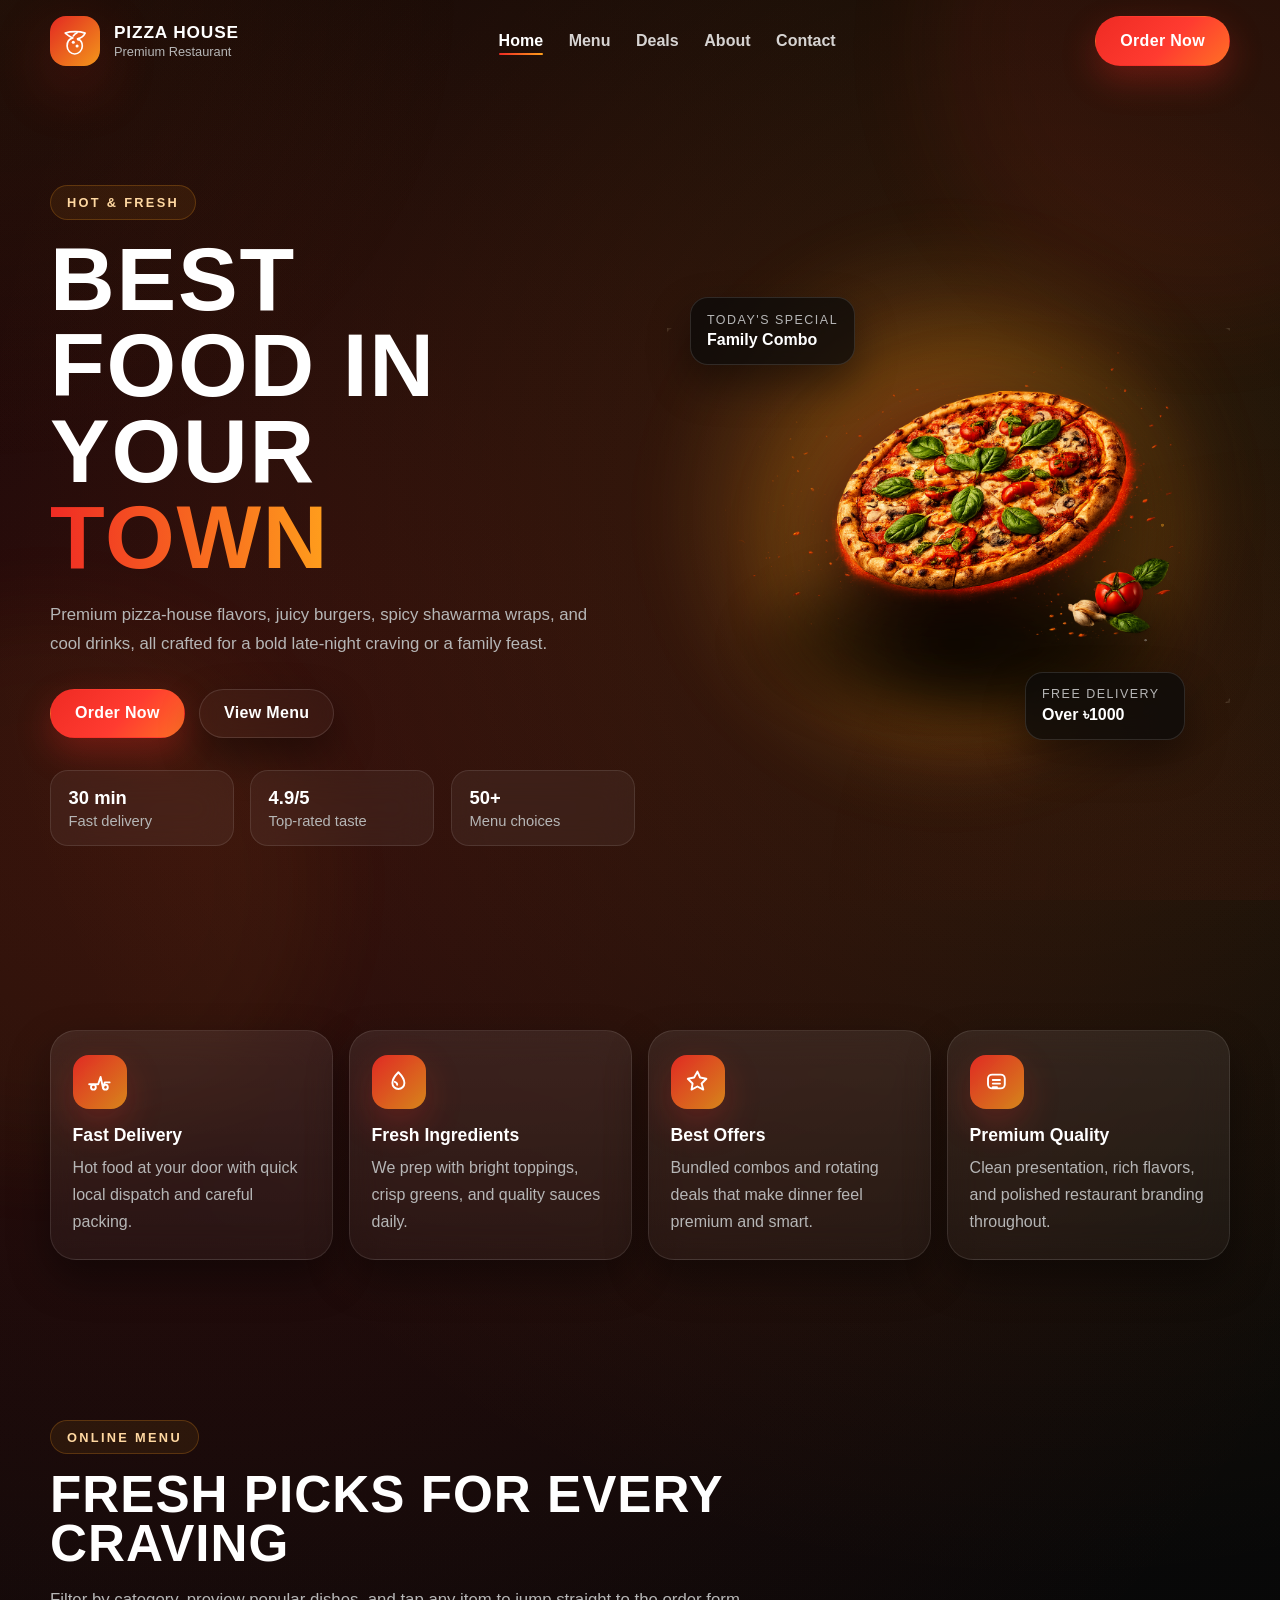
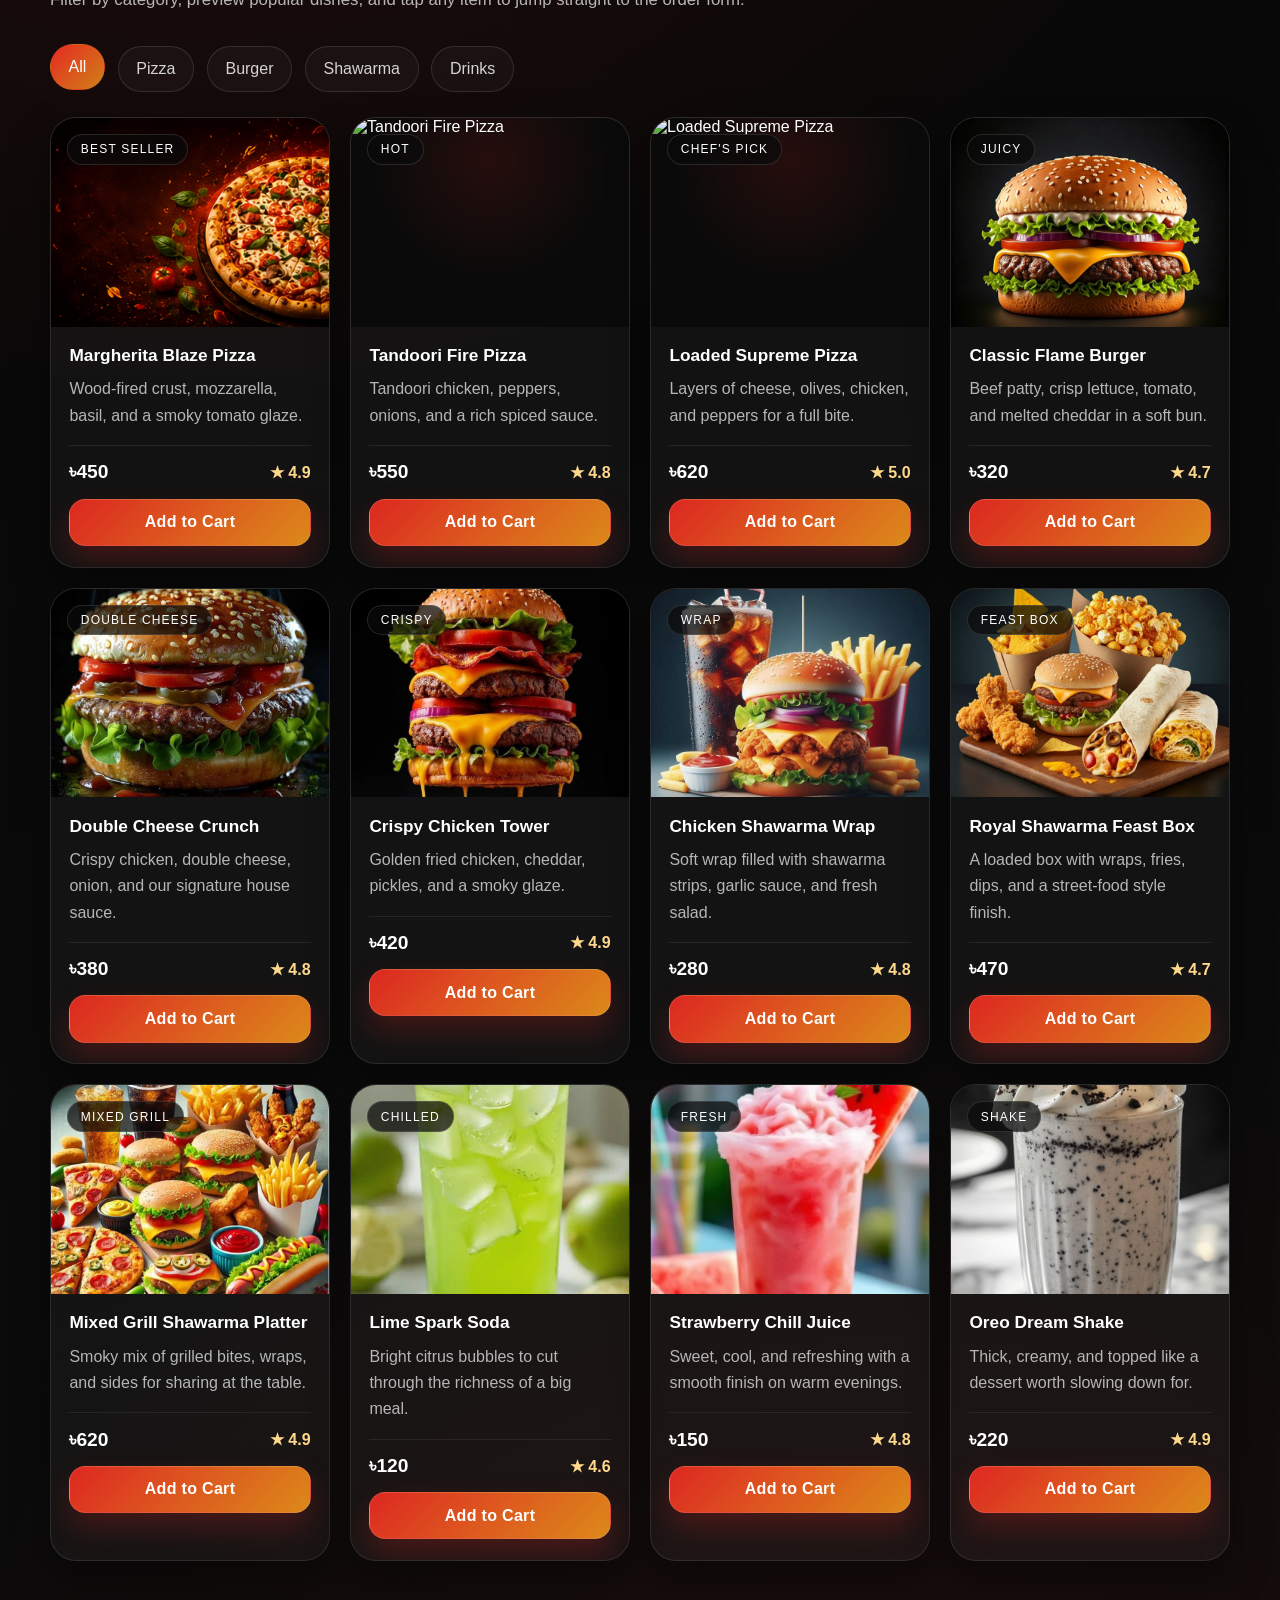
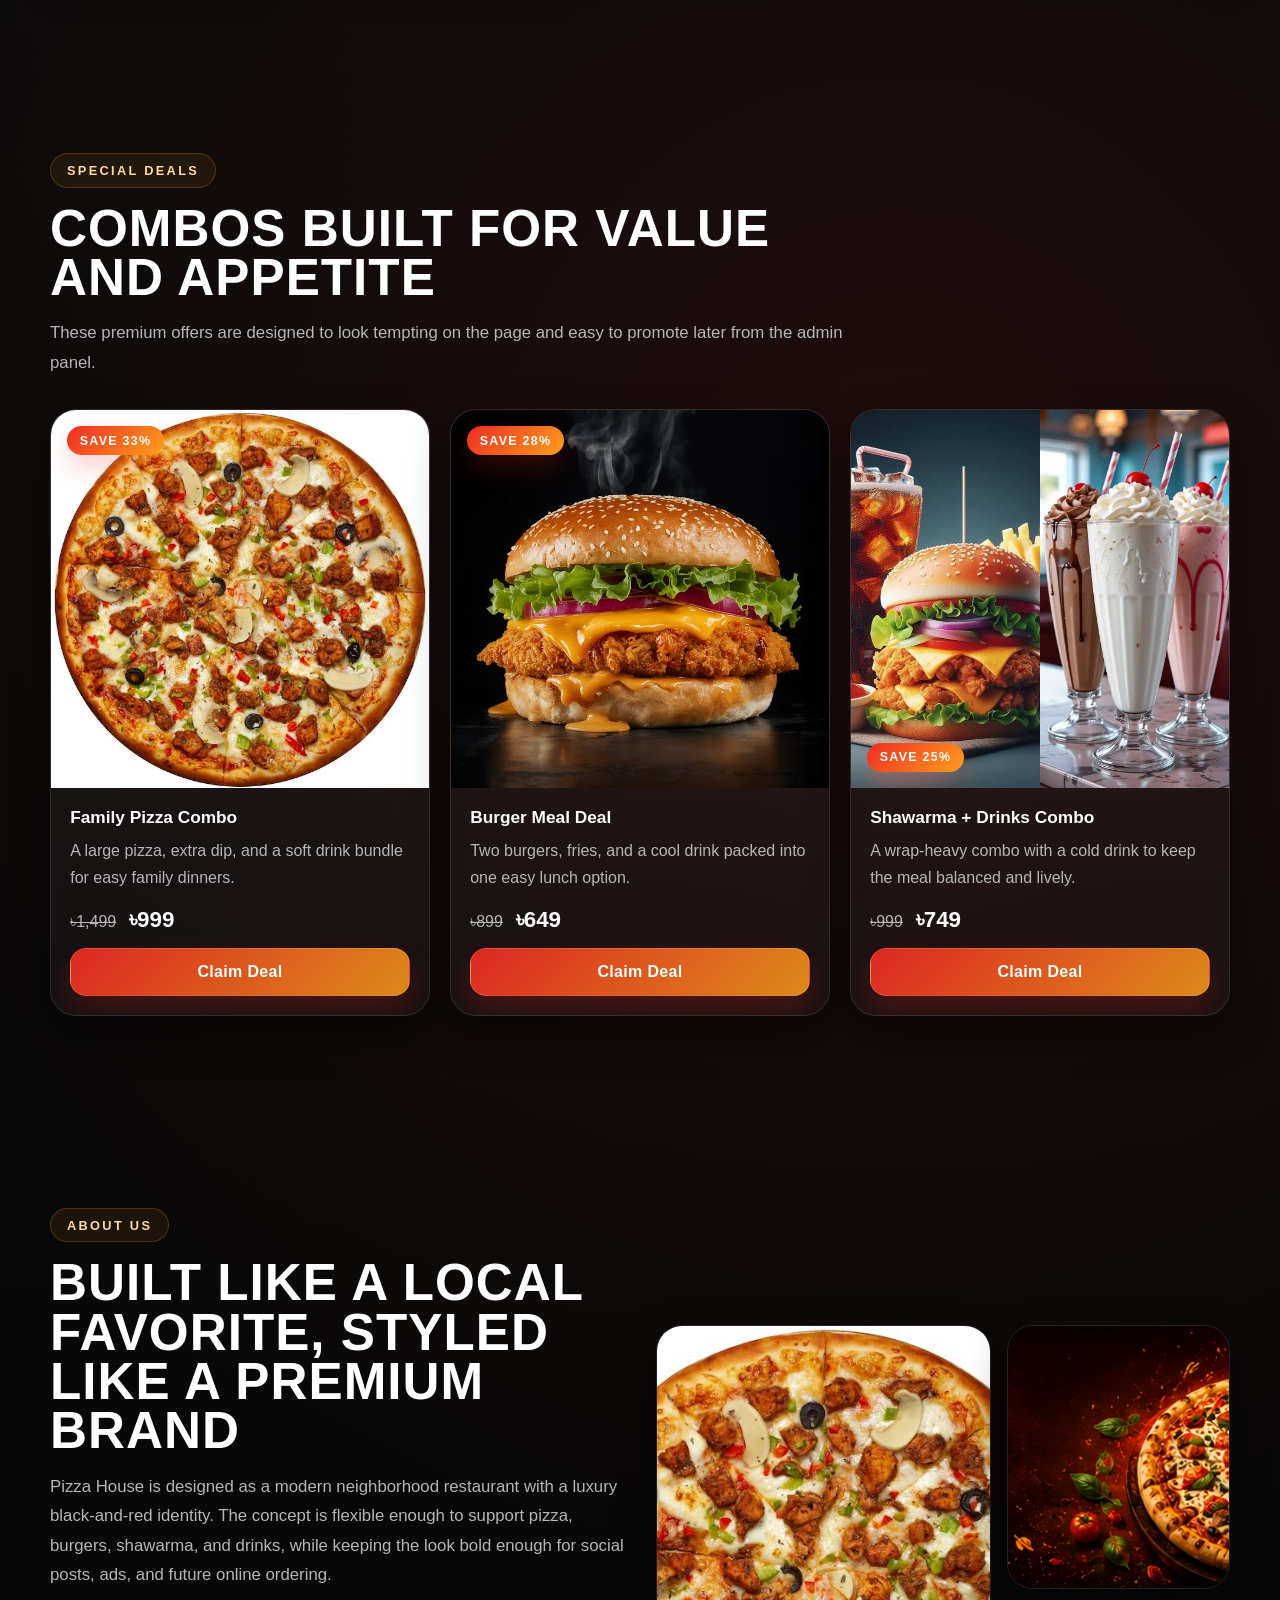
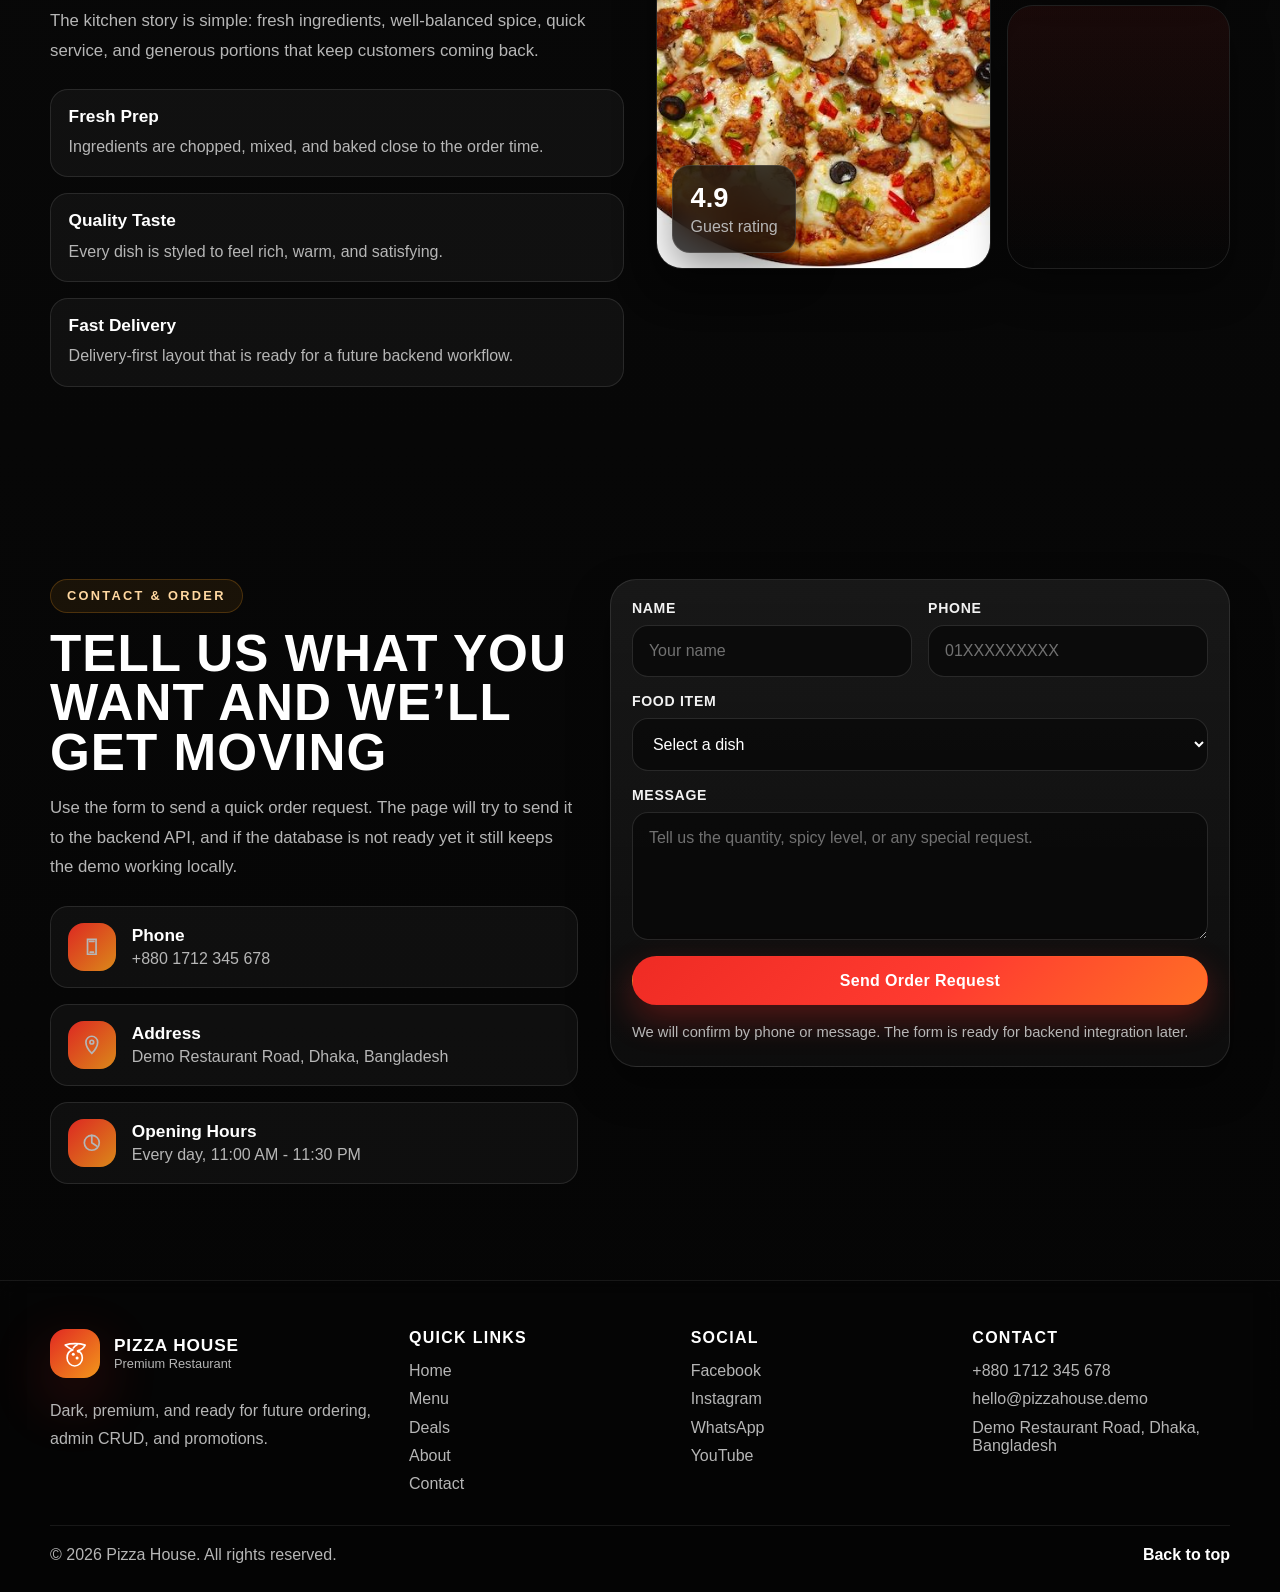
==== commit 0c9f8ae0: "feat: harden restaurant admin CRUD and add deal image upload" ====
--- a/index.html
+++ b/index.html
@@ -5,7 +5,7 @@
   <meta name="viewport" content="width=device-width, initial-scale=1.0">
   <meta name="description" content="Pizza House - a premium single-page restaurant website with online menu, special deals, and fast ordering.">
   <title>Pizza House | Best Food in Your Town</title>
-  <link rel="stylesheet" href="assets/css/style.css?v=gallery-public-1">
+  <link rel="stylesheet" href="assets/css/style.css?v=gallery-public-2">
 </head>
 <body>
   <div class="page-bg" aria-hidden="true"></div>
@@ -645,9 +645,9 @@
 
   <div class="toast" id="toast" aria-live="polite" aria-atomic="true"></div>
 
-  <script src="assets/js/restaurantData.js?v=gallery-public-1"></script>
-  <script src="assets/js/restaurantRenderer.js?v=gallery-public-1"></script>
-  <script src="assets/js/apiDataLoader.js?v=gallery-public-1"></script>
-  <script src="assets/js/main.js?v=gallery-public-1"></script>
+  <script src="assets/js/restaurantData.js?v=gallery-public-2"></script>
+  <script src="assets/js/restaurantRenderer.js?v=gallery-public-2"></script>
+  <script src="assets/js/apiDataLoader.js?v=gallery-public-2"></script>
+  <script src="assets/js/main.js?v=gallery-public-2"></script>
 </body>
 </html>
--- a/assets/css/style.css
+++ b/assets/css/style.css
@@ -939,6 +939,70 @@
   line-height: 1.65;
 }
 
+.restaurant-error {
+  min-height: calc(100vh - 12rem);
+  display: grid;
+  place-items: center;
+}
+
+.restaurant-error__wrap {
+  width: min(760px, 100%);
+}
+
+.restaurant-error__card {
+  position: relative;
+  overflow: hidden;
+  padding: clamp(1.6rem, 4vw, 3rem);
+  border-radius: var(--radius-xl);
+  border: 1px solid rgba(255, 255, 255, 0.12);
+  background:
+    radial-gradient(circle at top left, rgba(var(--primary-rgb), 0.18), transparent 36%),
+    radial-gradient(circle at bottom right, rgba(var(--accent-rgb), 0.12), transparent 30%),
+    rgba(255, 255, 255, 0.05);
+  box-shadow: var(--shadow-soft);
+}
+
+.restaurant-error__card h1 {
+  margin: 0.8rem 0 0;
+  font-family: "Bahnschrift", "Trebuchet MS", sans-serif;
+  font-size: clamp(2.2rem, 5vw, 4rem);
+  line-height: 0.98;
+  text-transform: uppercase;
+  letter-spacing: 0.02em;
+}
+
+.restaurant-error__card p {
+  max-width: 42rem;
+  margin: 1rem 0 0;
+  color: var(--muted);
+  line-height: 1.75;
+}
+
+.restaurant-error__meta {
+  display: inline-block;
+  margin-top: 1rem;
+  color: rgba(255, 255, 255, 0.72);
+}
+
+.restaurant-error__actions {
+  display: flex;
+  flex-wrap: wrap;
+  gap: 0.9rem;
+  margin-top: 1.6rem;
+}
+
+body[data-restaurant="error"] .page-bg,
+body[data-restaurant="error"] .navbar,
+body[data-restaurant="error"] .footer,
+body[data-restaurant="error"] .back-to-top,
+body[data-restaurant="error"] .toast {
+  display: none !important;
+}
+
+body[data-restaurant="error"] main {
+  min-height: 100vh;
+}
+
 .about__grid {
   display: grid;
   grid-template-columns: 1fr 1fr;
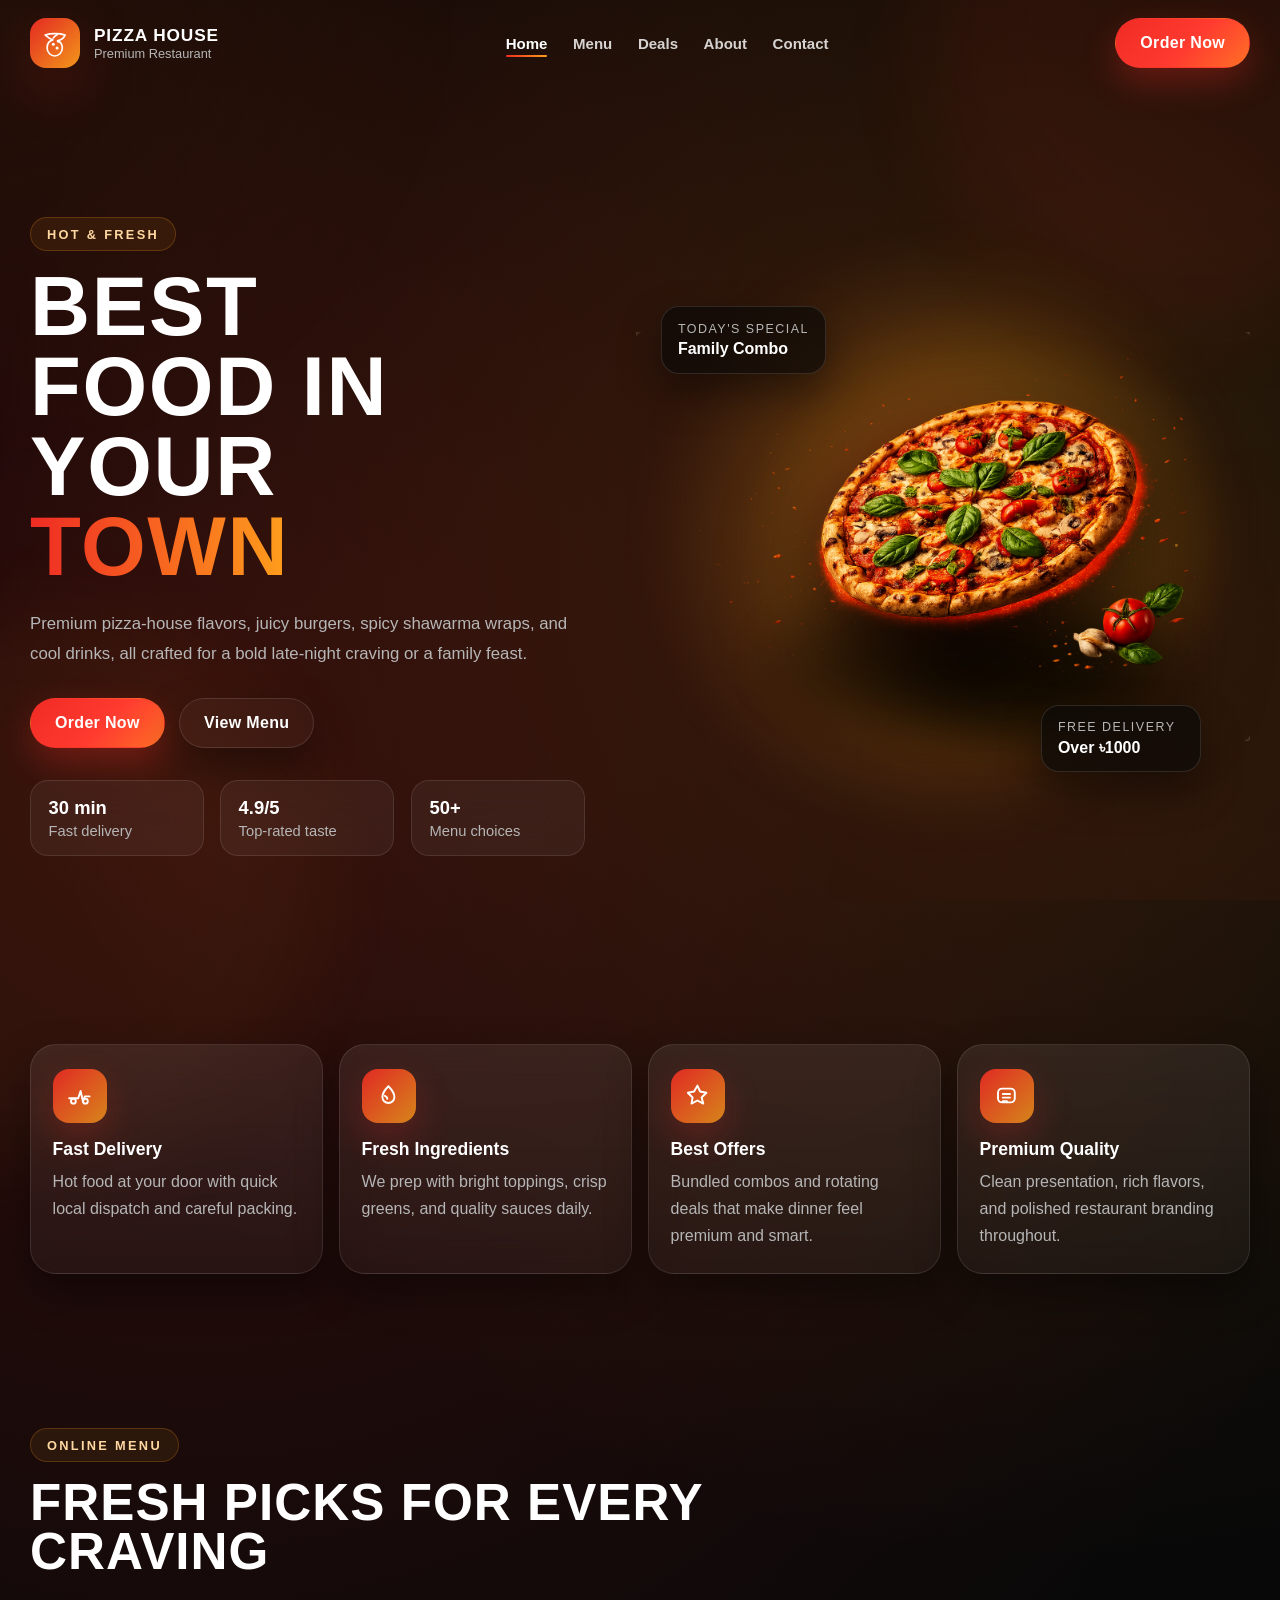
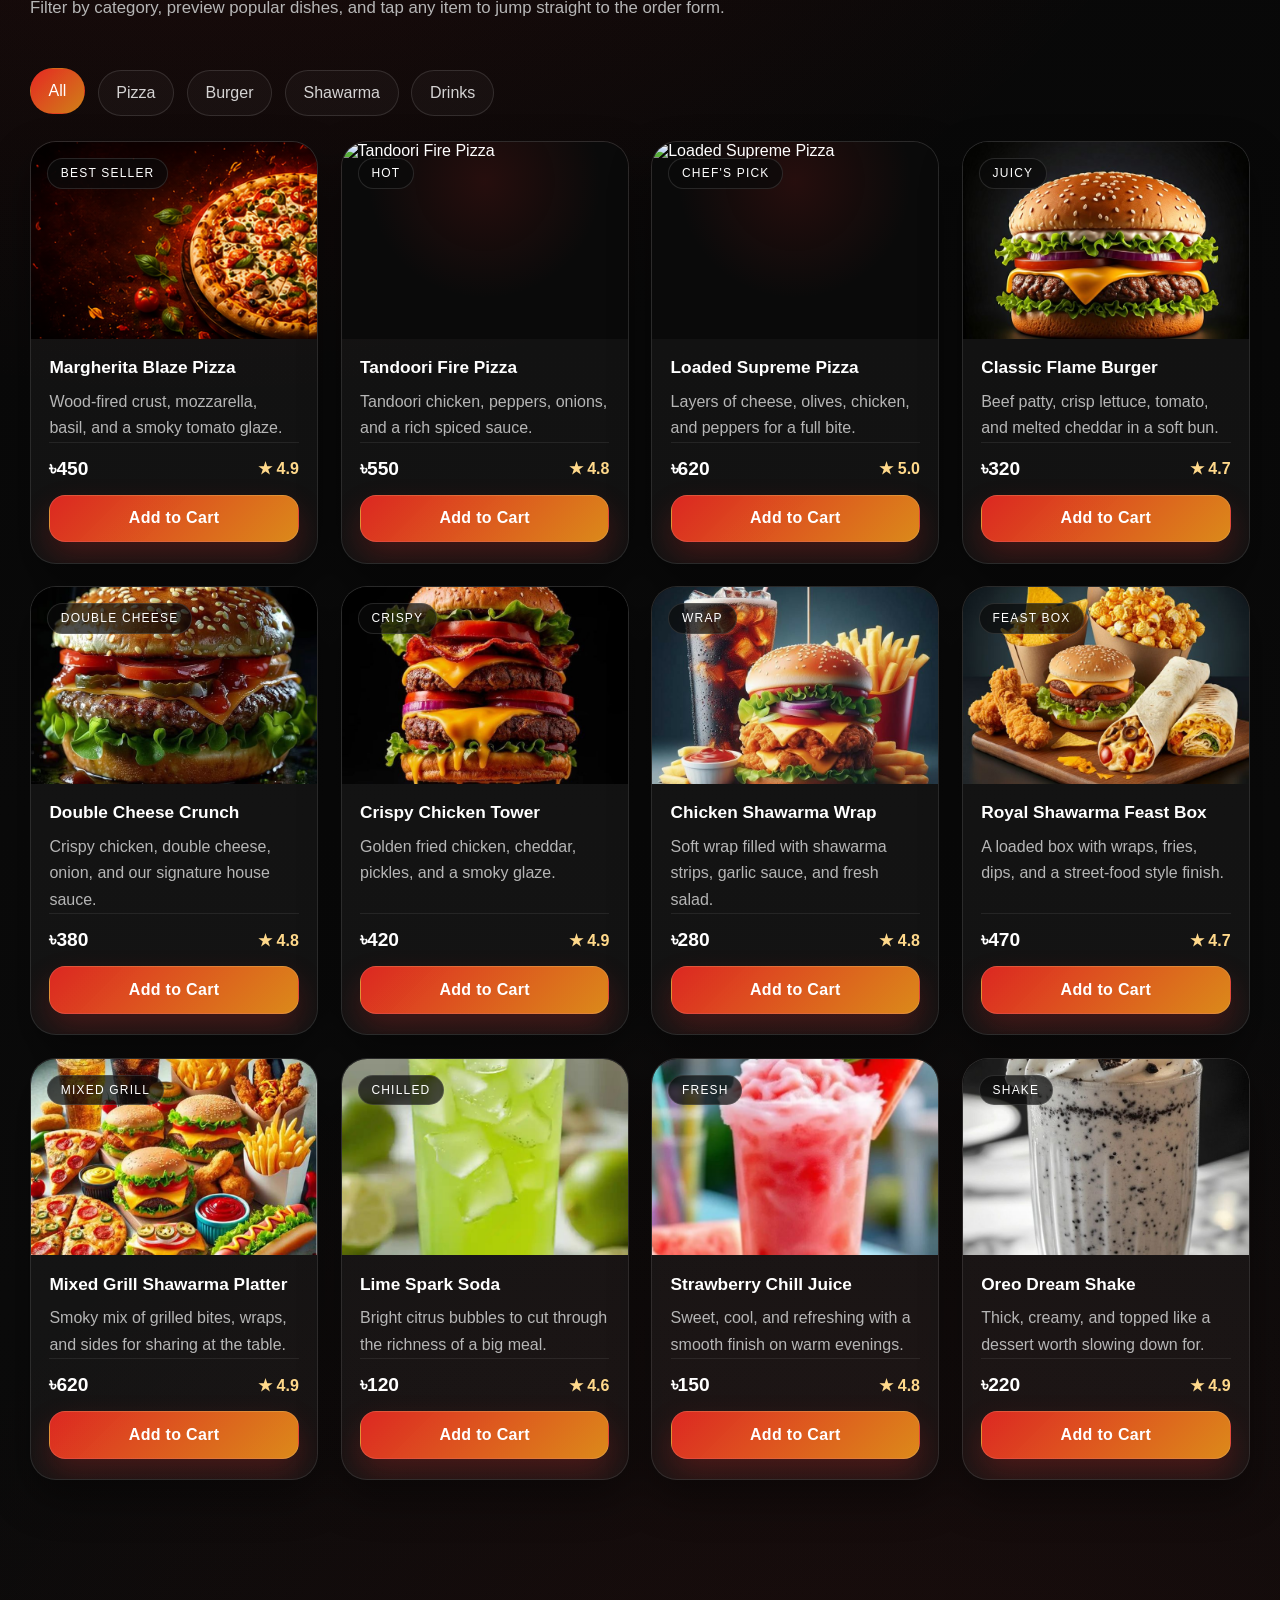
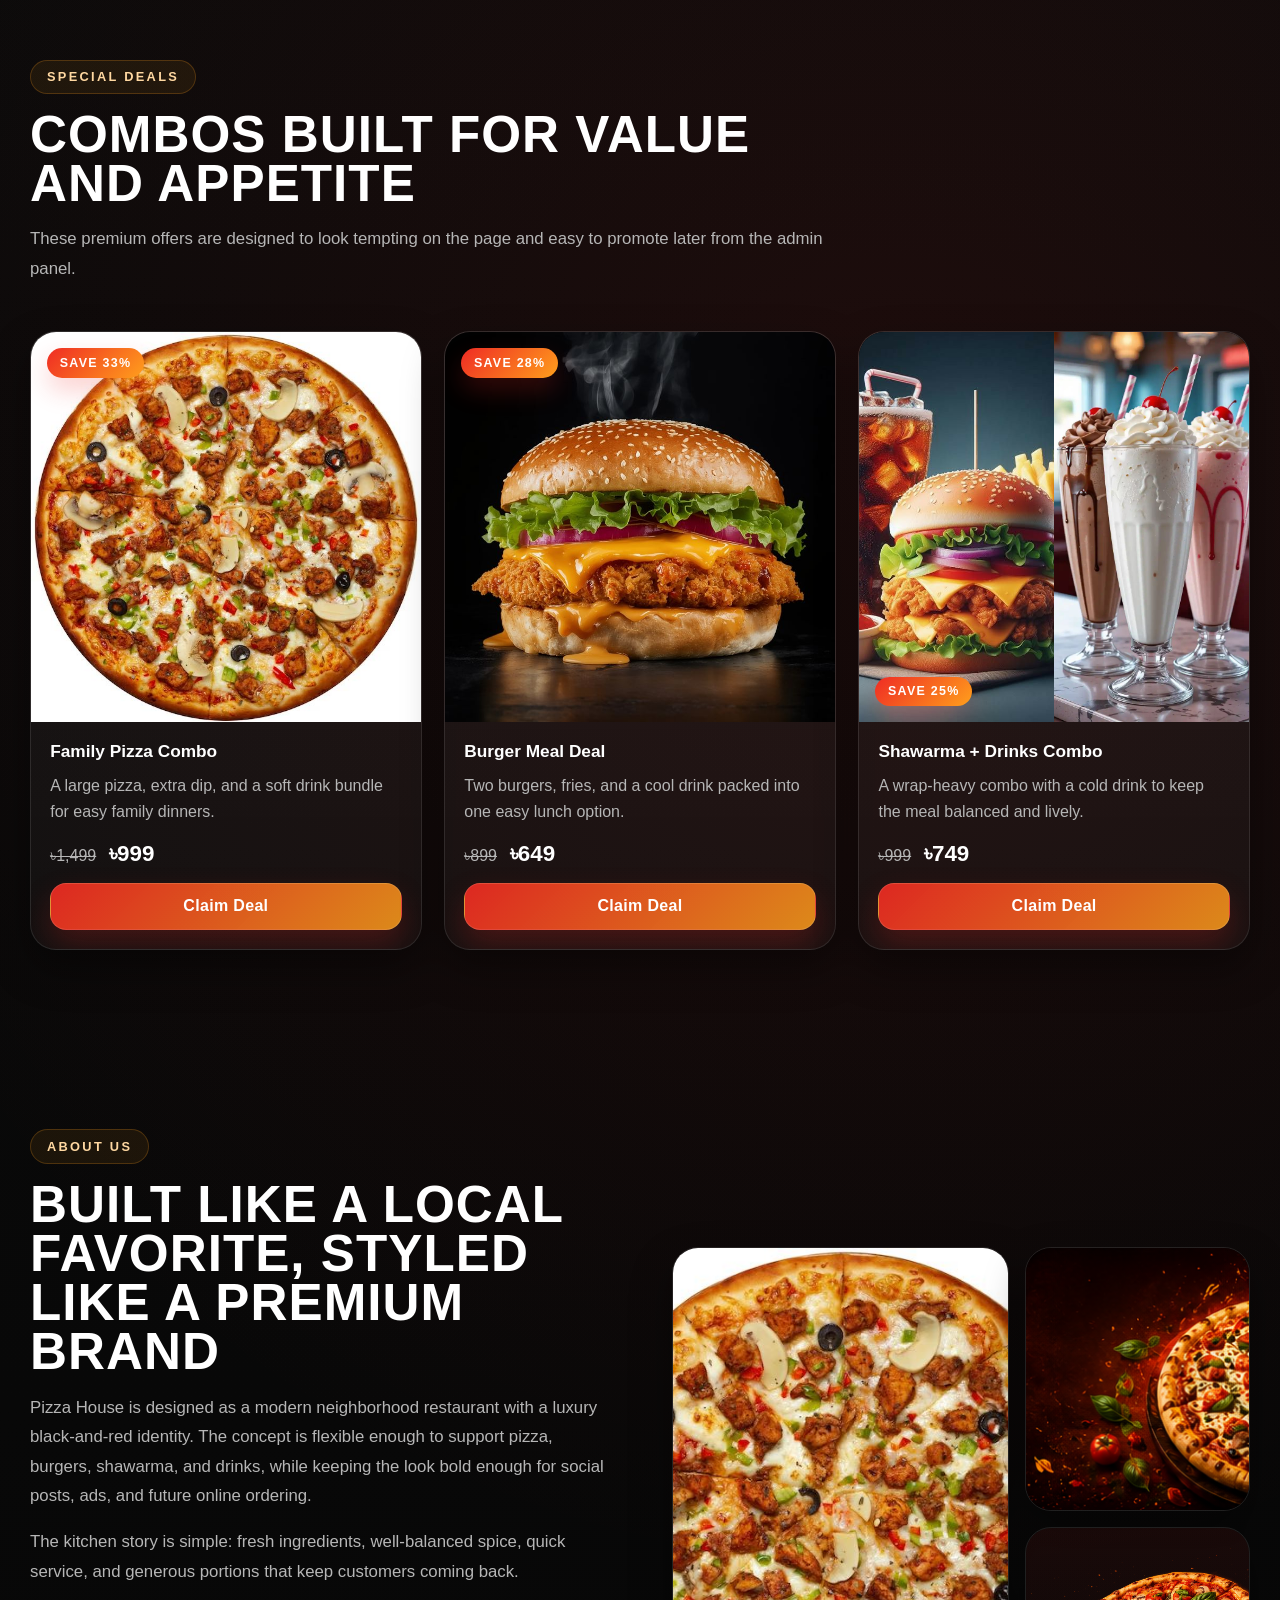
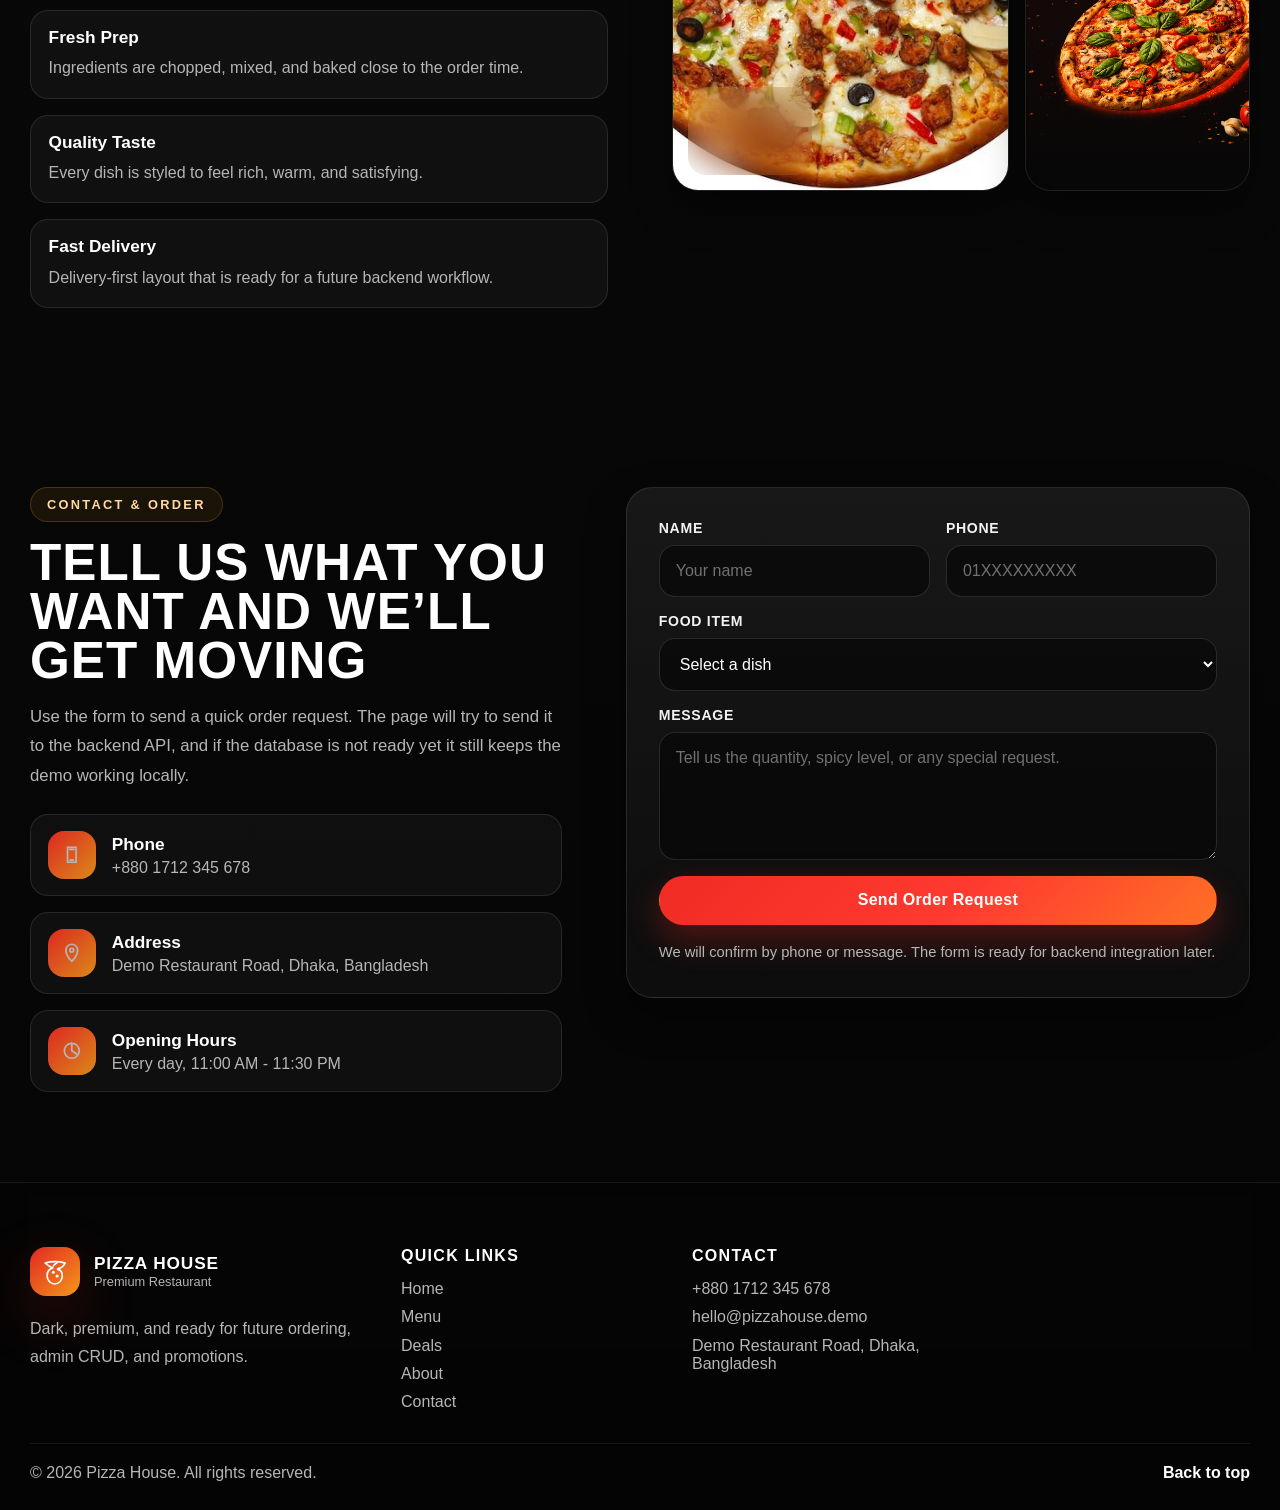
==== commit 522068fd: "feat: polish public restaurant website" ====
--- a/index.html
+++ b/index.html
@@ -5,9 +5,10 @@
   <meta name="viewport" content="width=device-width, initial-scale=1.0">
   <meta name="description" content="Pizza House - a premium single-page restaurant website with online menu, special deals, and fast ordering.">
   <title>Pizza House | Best Food in Your Town</title>
-  <link rel="stylesheet" href="assets/css/style.css?v=gallery-public-2">
+  <link rel="stylesheet" href="assets/css/style.css?v=public-polish-3">
 </head>
 <body>
+  <a class="skip-link" href="#mainContent">Skip to content</a>
   <div class="page-bg" aria-hidden="true"></div>
 
   <header class="navbar" id="navbar">
@@ -47,7 +48,7 @@
     </div>
   </header>
 
-  <main>
+  <main id="mainContent" tabindex="-1">
     <section class="hero section" id="home">
       <div class="container hero__grid">
         <div class="hero__content reveal">
@@ -156,7 +157,7 @@
           <p>Filter by category, preview popular dishes, and tap any item to jump straight to the order form.</p>
         </div>
 
-        <div class="filter-bar reveal" id="menuFilters" role="tablist" aria-label="Menu filters">
+        <div class="filter-bar reveal" id="menuFilters" role="group" aria-label="Menu filters">
           <button class="filter-btn is-active" type="button" data-filter="all">All</button>
           <button class="filter-btn" type="button" data-filter="pizza">Pizza</button>
           <button class="filter-btn" type="button" data-filter="burger">Burger</button>
@@ -645,9 +646,9 @@
 
   <div class="toast" id="toast" aria-live="polite" aria-atomic="true"></div>
 
-  <script src="assets/js/restaurantData.js?v=gallery-public-2"></script>
-  <script src="assets/js/restaurantRenderer.js?v=gallery-public-2"></script>
-  <script src="assets/js/apiDataLoader.js?v=gallery-public-2"></script>
-  <script src="assets/js/main.js?v=gallery-public-2"></script>
+  <script src="assets/js/restaurantData.js?v=public-polish-3"></script>
+  <script src="assets/js/restaurantRenderer.js?v=public-polish-3"></script>
+  <script src="assets/js/apiDataLoader.js?v=public-polish-3"></script>
+  <script src="assets/js/main.js?v=public-polish-3"></script>
 </body>
 </html>
--- a/assets/css/style.css
+++ b/assets/css/style.css
@@ -23,7 +23,7 @@
   --radius-xl: 34px;
   --radius-lg: 26px;
   --radius-md: 18px;
-  --container: min(1180px, calc(100% - 2rem));
+  --container: min(1220px, calc(100% - 2.5rem));
   --transition: 220ms ease;
   --hero-food-width: min(820px, 100%);
   --hero-food-width-mobile: min(480px, 100%);
@@ -42,7 +42,7 @@
 
 body {
   margin: 0;
-  font-family: "Segoe UI", "Trebuchet MS", sans-serif;
+  font-family: "Aptos", "Segoe UI", sans-serif;
   color: var(--text);
   background:
     radial-gradient(circle at 15% 12%, rgba(var(--primary-rgb), 0.18), transparent 22%),
@@ -53,6 +53,36 @@
   overflow-x: hidden;
   -webkit-font-smoothing: antialiased;
   text-rendering: optimizeLegibility;
+}
+
+[hidden] {
+  display: none !important;
+}
+
+.skip-link {
+  position: fixed;
+  top: 0.75rem;
+  left: 0.75rem;
+  z-index: 100;
+  padding: 0.75rem 1rem;
+  border-radius: 0.75rem;
+  color: #fff;
+  background: var(--accent);
+  transform: translateY(-150%);
+  transition: transform var(--transition);
+}
+
+.skip-link:focus {
+  transform: translateY(0);
+}
+
+a:focus-visible,
+button:focus-visible,
+input:focus-visible,
+select:focus-visible,
+textarea:focus-visible {
+  outline: 3px solid rgba(var(--accent-rgb), 0.9);
+  outline-offset: 4px;
 }
 
 body::before,
@@ -108,7 +138,8 @@
 }
 
 .section {
-  padding: 6rem 0;
+  position: relative;
+  padding: clamp(4.75rem, 7vw, 7rem) 0;
   scroll-margin-top: 100px;
 }
 
@@ -170,14 +201,14 @@
   position: sticky;
   top: 0;
   z-index: 50;
-  padding: 1rem 0;
+  padding: 0.9rem 0;
   transition: background var(--transition), border-color var(--transition), box-shadow var(--transition), backdrop-filter var(--transition);
 }
 
 .navbar.is-scrolled {
-  background: rgba(5, 5, 5, 0.88);
+  background: rgba(5, 5, 5, 0.82);
   border-bottom: 1px solid rgba(255, 255, 255, 0.06);
-  backdrop-filter: blur(18px);
+  backdrop-filter: blur(24px) saturate(130%);
   box-shadow: 0 12px 40px rgba(0, 0, 0, 0.4);
 }
 
@@ -186,6 +217,7 @@
   align-items: center;
   justify-content: space-between;
   gap: 1rem;
+  min-height: 3.6rem;
 }
 
 .brand {
@@ -246,7 +278,7 @@
 .navbar__nav {
   display: flex;
   align-items: center;
-  gap: 1.6rem;
+  gap: clamp(0.9rem, 2vw, 1.65rem);
 }
 
 .navbar__link {
@@ -254,6 +286,7 @@
   color: rgba(255, 255, 255, 0.82);
   font-weight: 600;
   transition: color var(--transition);
+  font-size: 0.94rem;
 }
 
 .navbar__link::after {
@@ -307,14 +340,15 @@
 }
 
 .hero {
-  padding-top: 3rem;
+  padding-top: clamp(2.5rem, 5vw, 4.5rem);
+  overflow: clip;
 }
 
 .hero__grid {
   display: grid;
-  grid-template-columns: 1.02fr 0.98fr;
+  grid-template-columns: minmax(0, 0.95fr) minmax(500px, 1.05fr);
   align-items: center;
-  gap: 2rem;
+  gap: clamp(1.5rem, 4vw, 4rem);
   min-height: calc(100vh - 8rem);
 }
 
@@ -351,7 +385,7 @@
 }
 
 .hero h1 {
-  font-size: clamp(3rem, 7vw, 6.5rem);
+  font-size: clamp(3.4rem, 6.5vw, 6.6rem);
   max-width: 10ch;
 }
 
@@ -373,7 +407,7 @@
 
 .hero p {
   max-width: 58ch;
-  margin: 1.25rem 0 0;
+  margin: 1.4rem 0 0;
 }
 
 .hero__actions {
@@ -418,7 +452,7 @@
 
 .hero__visual {
   position: relative;
-  min-height: 560px;
+  min-height: 590px;
   display: flex;
   align-items: center;
   justify-content: flex-end;
@@ -526,9 +560,9 @@
   min-width: 10rem;
   padding: 0.9rem 1rem;
   border-radius: 18px;
-  background: rgba(10, 10, 10, 0.72);
+  background: rgba(10, 10, 10, 0.68);
   border: 1px solid rgba(255, 255, 255, 0.12);
-  backdrop-filter: blur(18px);
+  backdrop-filter: blur(22px) saturate(125%);
   box-shadow: var(--shadow-soft);
   z-index: 3;
 }
@@ -587,6 +621,17 @@
   transition: transform 0.28s ease, box-shadow 0.28s ease, border-color 0.28s ease, background 0.28s ease;
 }
 
+.feature-card::after {
+  content: "";
+  position: absolute;
+  inset: 0;
+  border-radius: inherit;
+  background: linear-gradient(135deg, rgba(var(--primary-rgb), 0.1), transparent 42%);
+  opacity: 0;
+  pointer-events: none;
+  transition: opacity var(--transition);
+}
+
 @media (hover: hover) {
   .hero-stat:hover,
   .feature-card:hover {
@@ -598,6 +643,10 @@
       0 0 25px rgba(var(--primary-rgb), 0.22);
     z-index: 5;
   }
+
+  .feature-card:hover::after {
+    opacity: 1;
+  }
 }
 
 .feature-card__icon {
@@ -628,8 +677,8 @@
 }
 
 .section-head {
-  max-width: 50rem;
-  margin-bottom: 2rem;
+  max-width: 52rem;
+  margin-bottom: clamp(2rem, 4vw, 3rem);
 }
 
 .section-head h2,
@@ -669,7 +718,7 @@
 .menu-grid {
   display: grid;
   grid-template-columns: repeat(auto-fit, minmax(240px, 1fr));
-  gap: 1.25rem;
+  gap: 1.4rem;
 }
 
 .food-card {
@@ -680,6 +729,8 @@
   border: 1px solid rgba(255, 255, 255, 0.1);
   box-shadow: var(--shadow-soft);
   transition: transform var(--transition), border-color var(--transition), box-shadow var(--transition), opacity var(--transition);
+  display: flex;
+  flex-direction: column;
 }
 
 .food-card:hover {
@@ -694,7 +745,7 @@
 
 .food-card__media {
   position: relative;
-  aspect-ratio: 4 / 3;
+  aspect-ratio: 16 / 11;
   overflow: hidden;
   background: radial-gradient(circle at 50% 20%, rgba(var(--primary-rgb), 0.12), transparent 55%), #0a0a0a;
 }
@@ -727,6 +778,9 @@
 
 .food-card__body {
   padding: 1.15rem 1.15rem 1.3rem;
+  display: flex;
+  flex: 1;
+  flex-direction: column;
 }
 
 .food-card__body h3,
@@ -745,14 +799,18 @@
   line-height: 1.65;
 }
 
+.food-card__body p {
+  min-height: 3.3em;
+}
+
 .food-card__meta {
   display: flex;
   align-items: center;
   justify-content: space-between;
   gap: 0.8rem;
-  margin-top: 1rem;
   padding-top: 0.95rem;
   border-top: 1px solid rgba(255, 255, 255, 0.08);
+  margin-top: auto;
 }
 
 .food-card__price {
@@ -790,7 +848,7 @@
 .deal-grid {
   display: grid;
   grid-template-columns: repeat(3, minmax(0, 1fr));
-  gap: 1.25rem;
+  gap: 1.4rem;
 }
 
 .deal-card {
@@ -799,6 +857,15 @@
   background: linear-gradient(180deg, rgba(255, 255, 255, 0.06), rgba(255, 255, 255, 0.03));
   border: 1px solid rgba(255, 255, 255, 0.1);
   box-shadow: var(--shadow-soft);
+  display: flex;
+  flex-direction: column;
+  transition: transform var(--transition), border-color var(--transition), box-shadow var(--transition);
+}
+
+.deal-card:hover {
+  transform: translateY(-6px);
+  border-color: rgba(var(--primary-rgb), 0.3);
+  box-shadow: 0 26px 60px rgba(0, 0, 0, 0.52);
 }
 
 .deal-card__media {
@@ -837,13 +904,17 @@
 
 .deal-card__body {
   padding: 1.2rem;
+  display: flex;
+  flex: 1;
+  flex-direction: column;
 }
 
 .deal-card__price {
   display: flex;
   align-items: baseline;
   gap: 0.8rem;
-  margin-top: 1rem;
+  margin-top: auto;
+  padding-top: 1rem;
 }
 
 .deal-card__price del {
@@ -883,7 +954,7 @@
 .gallery-grid {
   display: grid;
   grid-template-columns: repeat(3, minmax(0, 1fr));
-  gap: 1.25rem;
+  gap: 1.4rem;
   margin-top: 1.6rem;
 }
 
@@ -904,7 +975,7 @@
 
 .gallery-card__media {
   position: relative;
-  aspect-ratio: 4 / 3;
+  aspect-ratio: 5 / 4;
   overflow: hidden;
   background:
     radial-gradient(circle at 50% 20%, rgba(var(--primary-rgb), 0.16), transparent 55%),
@@ -1006,7 +1077,7 @@
 .about__grid {
   display: grid;
   grid-template-columns: 1fr 1fr;
-  gap: 2rem;
+  gap: clamp(2rem, 5vw, 5rem);
   align-items: center;
 }
 
@@ -1025,6 +1096,13 @@
   border-radius: var(--radius-md);
   background: rgba(255, 255, 255, 0.04);
   border: 1px solid rgba(255, 255, 255, 0.1);
+  transition: border-color var(--transition), background var(--transition), transform var(--transition);
+}
+
+.about-point:hover {
+  transform: translateX(4px);
+  border-color: rgba(var(--primary-rgb), 0.32);
+  background: rgba(255, 255, 255, 0.06);
 }
 
 .about-point span {
@@ -1093,7 +1171,7 @@
 .contact__grid {
   display: grid;
   grid-template-columns: 0.92fr 1.08fr;
-  gap: 2rem;
+  gap: clamp(2rem, 5vw, 5rem);
   align-items: start;
 }
 
@@ -1111,6 +1189,13 @@
   border-radius: var(--radius-md);
   background: rgba(255, 255, 255, 0.04);
   border: 1px solid rgba(255, 255, 255, 0.1);
+  transition: border-color var(--transition), background var(--transition), transform var(--transition);
+}
+
+.contact-card:hover {
+  transform: translateY(-3px);
+  border-color: rgba(var(--primary-rgb), 0.3);
+  background: rgba(255, 255, 255, 0.06);
 }
 
 .contact-card__icon {
@@ -1141,7 +1226,7 @@
 }
 
 .contact__form-wrap {
-  padding: 1.3rem;
+  padding: clamp(1.2rem, 3vw, 2rem);
   border-radius: var(--radius-lg);
   background: linear-gradient(180deg, rgba(255, 255, 255, 0.07), rgba(255, 255, 255, 0.03));
   border: 1px solid rgba(255, 255, 255, 0.1);
@@ -1211,7 +1296,7 @@
 }
 
 .footer {
-  padding: 3rem 0 1.8rem;
+  padding: 4rem 0 1.8rem;
   border-top: 1px solid rgba(255, 255, 255, 0.08);
   background: rgba(5, 5, 5, 0.82);
   backdrop-filter: blur(10px);
@@ -1348,16 +1433,18 @@
 }
 
 @media (max-width: 1100px) {
-  .hero__grid,
   .about__grid,
   .contact__grid {
     grid-template-columns: 1fr;
   }
 
+  .hero__grid {
+    grid-template-columns: minmax(0, 0.9fr) minmax(430px, 1.1fr);
+    gap: 1rem;
+  }
+
   .hero__visual {
-    order: -1;
-    min-height: 520px;
-    justify-content: center;
+    min-height: 500px;
   }
 
   .feature-grid,
@@ -1384,8 +1471,8 @@
   .navbar__nav {
     position: absolute;
     top: calc(100% + 0.8rem);
-    left: 1rem;
-    right: 1rem;
+    left: max(1rem, calc((100% - var(--container)) / 2));
+    right: max(1rem, calc((100% - var(--container)) / 2));
     display: grid;
     gap: 0.25rem;
     padding: 0.85rem;
@@ -1418,6 +1505,15 @@
     max-width: 12ch;
   }
 
+  .hero__grid {
+    grid-template-columns: 1fr;
+  }
+
+  .hero__visual {
+    min-height: 430px;
+    justify-content: center;
+  }
+
   .hero__stats,
   .form-grid {
     grid-template-columns: 1fr;
@@ -1436,20 +1532,24 @@
 }
 
 @media (max-width: 620px) {
+  :root {
+    --container: min(1220px, calc(100% - 1.5rem));
+  }
+
   .section {
     padding: 4.75rem 0;
   }
 
   .hero {
-    padding-top: 2rem;
+    padding-top: 1.5rem;
   }
 
   .hero__visual {
-    min-height: 380px;
+    min-height: 330px;
   }
 
   .hero-image {
-    min-height: 340px;
+    min-height: 310px;
   }
 
   .hero-glow {
@@ -1462,6 +1562,14 @@
     transform: none;
   }
 
+  .hero h1 {
+    font-size: clamp(2.75rem, 14vw, 4.25rem);
+  }
+
+  .hero__actions .btn {
+    flex: 1 1 10rem;
+  }
+
   .hero__floating {
     display: none;
   }
@@ -1484,7 +1592,39 @@
     align-items: flex-start;
   }
 
+  .filter-bar {
+    flex-wrap: nowrap;
+    margin-inline: -0.75rem;
+    padding: 0 0.75rem 0.4rem;
+    overflow-x: auto;
+    scrollbar-width: thin;
+  }
+
+  .filter-btn {
+    flex: 0 0 auto;
+  }
+
   .toast {
     bottom: 0.8rem;
   }
 }
+
+@media (prefers-reduced-motion: reduce) {
+  html {
+    scroll-behavior: auto;
+  }
+
+  *,
+  *::before,
+  *::after {
+    animation-duration: 0.01ms !important;
+    animation-iteration-count: 1 !important;
+    scroll-behavior: auto !important;
+    transition-duration: 0.01ms !important;
+  }
+
+  .reveal {
+    opacity: 1;
+    transform: none;
+  }
+}
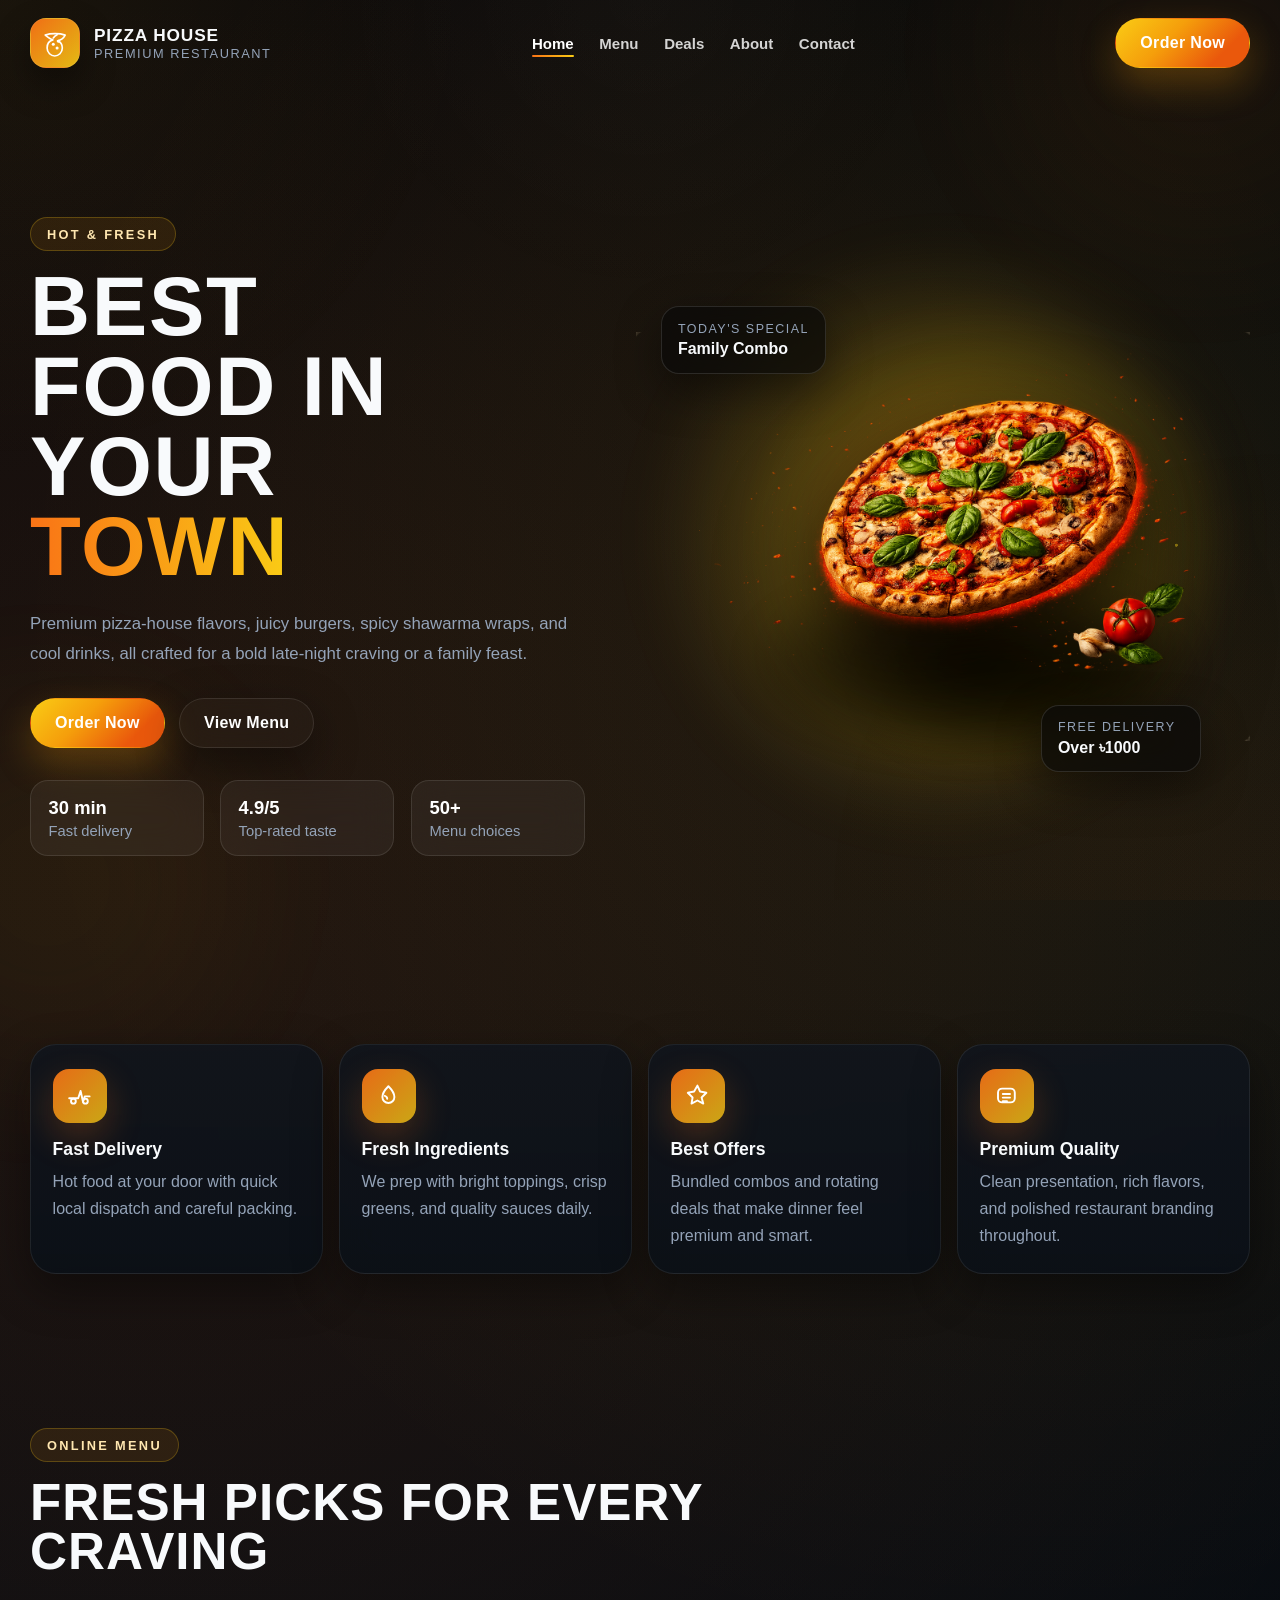
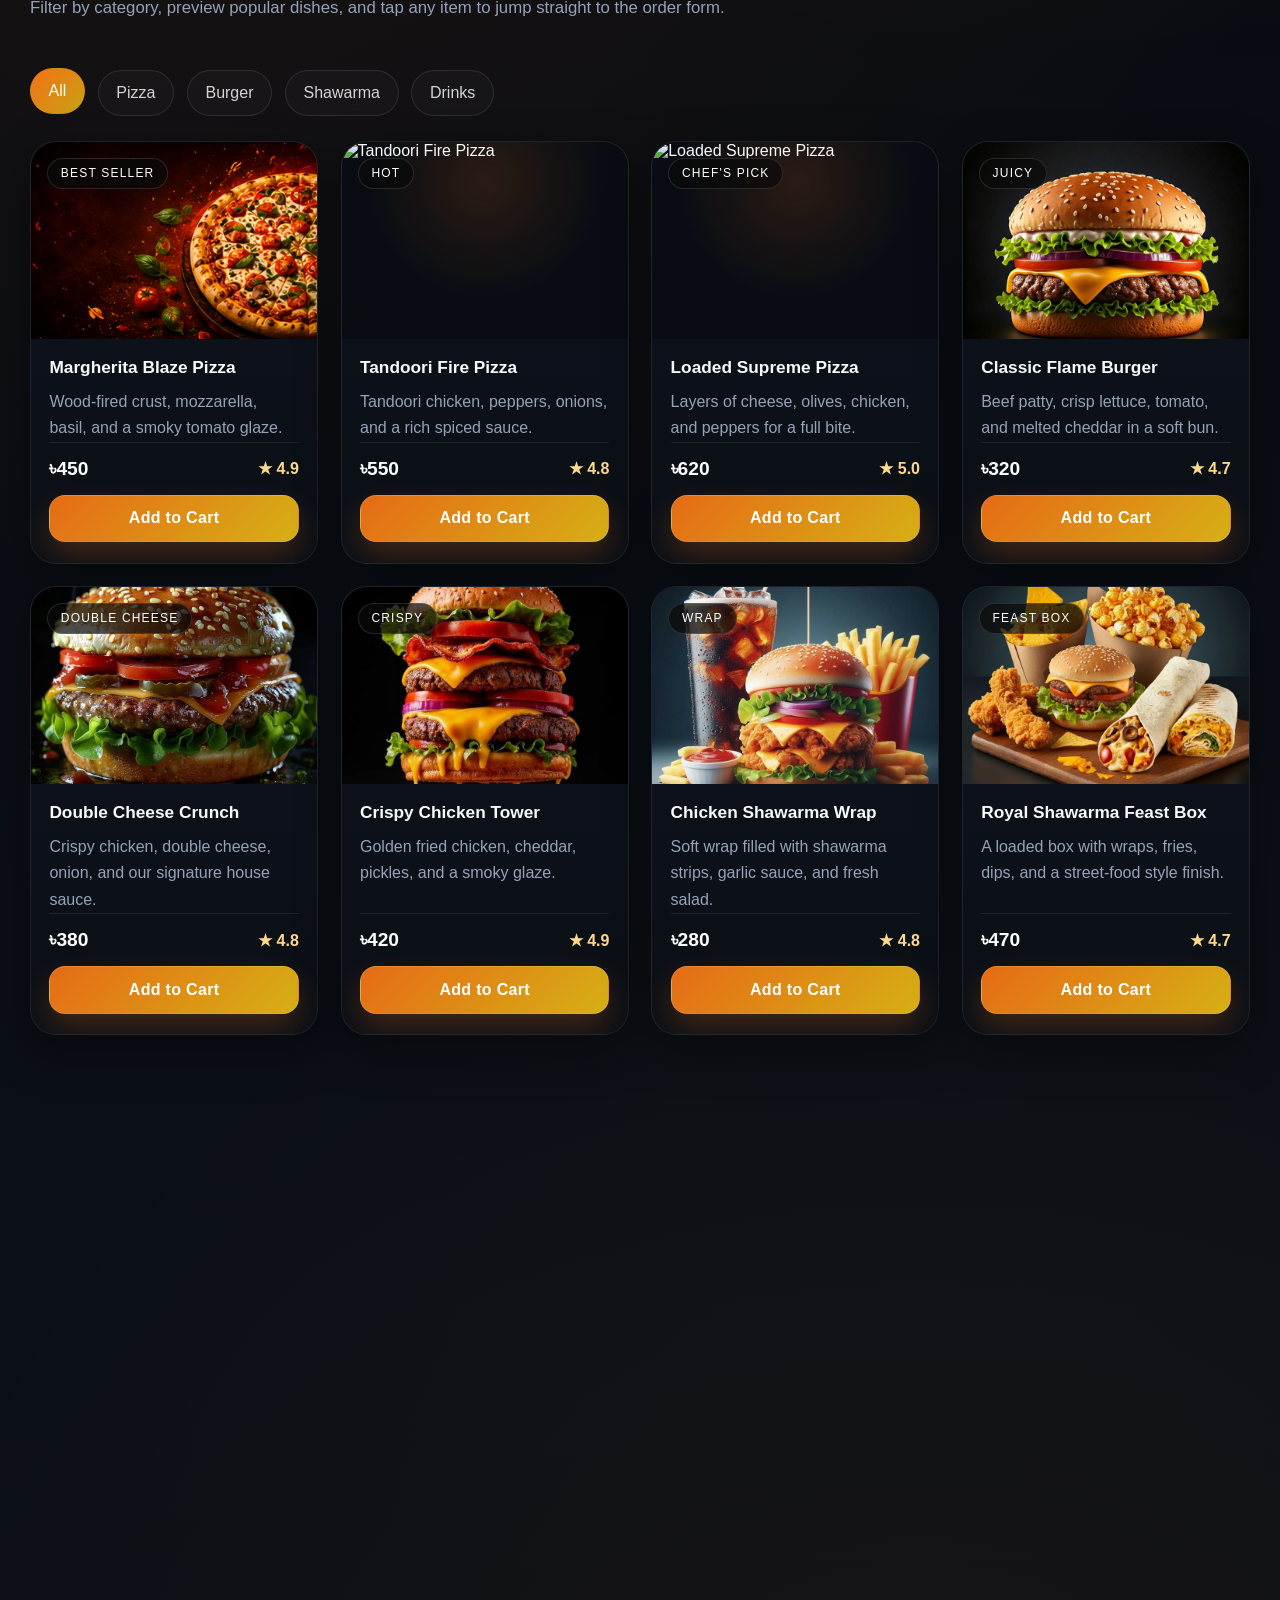
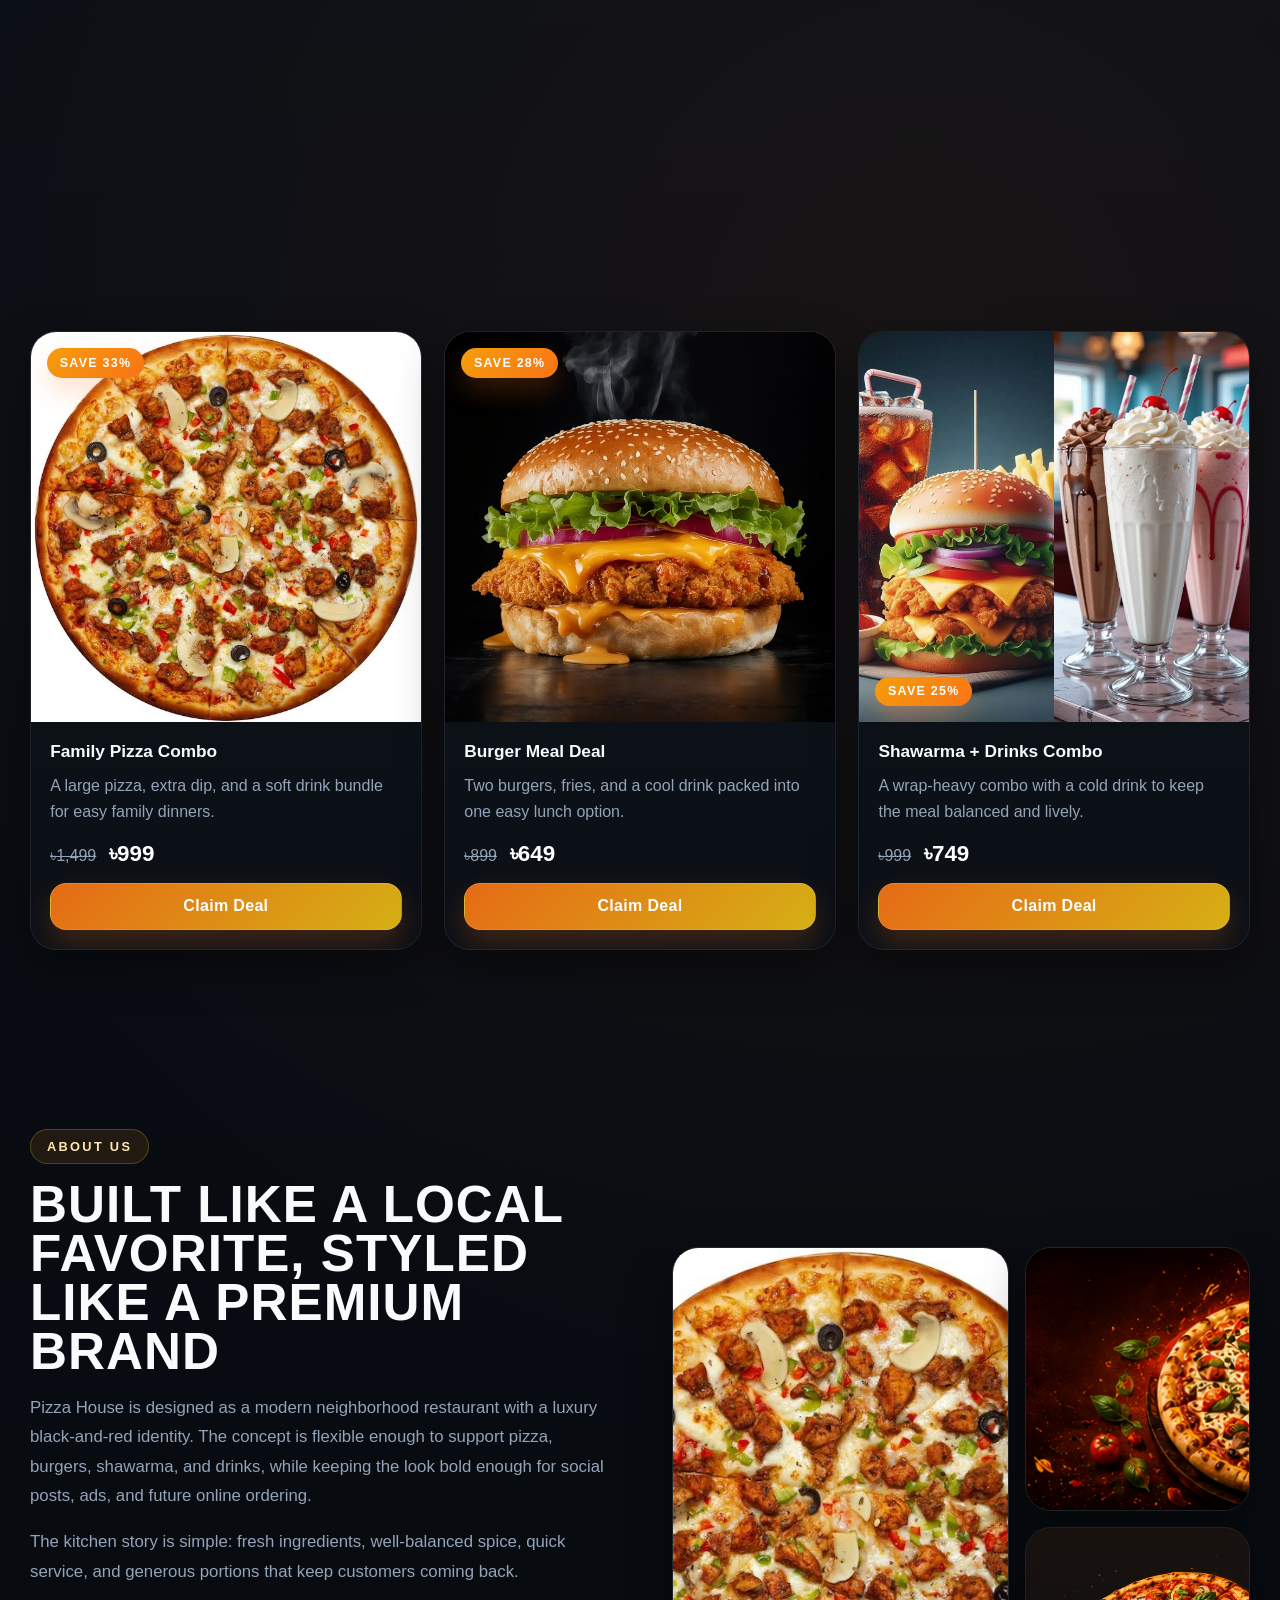
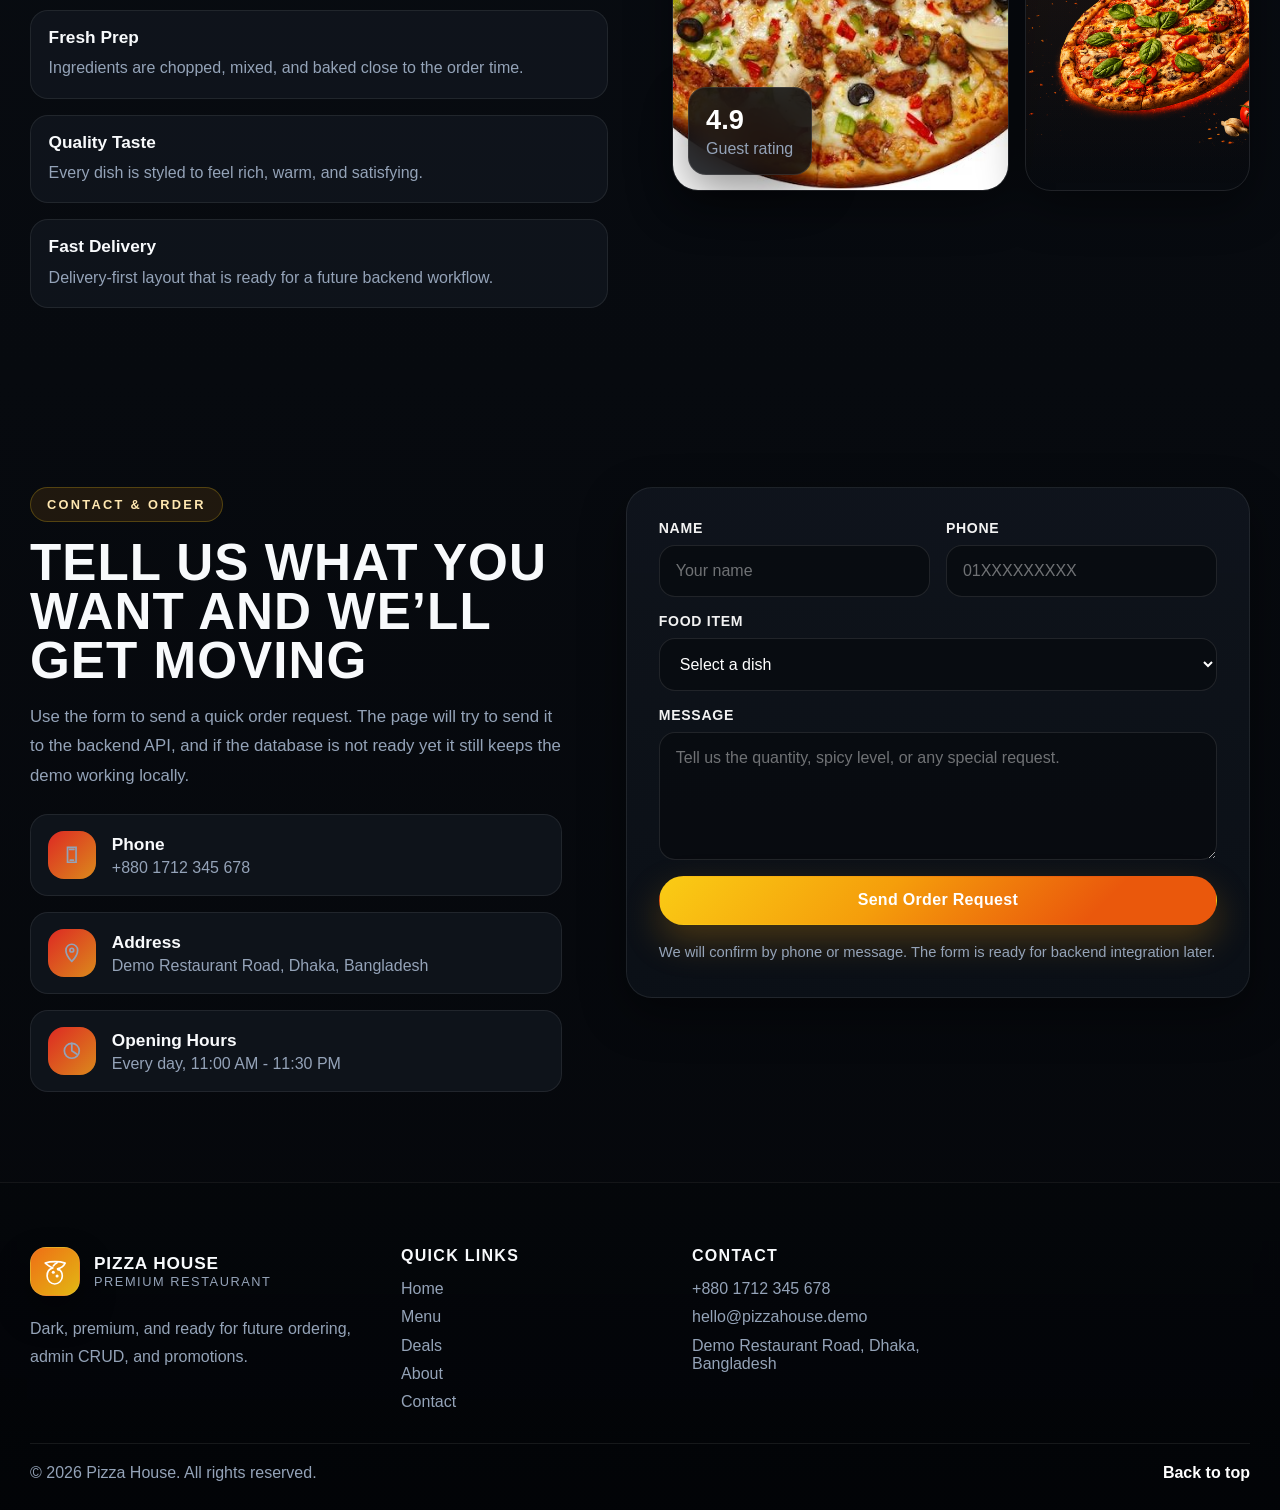
==== commit 6c0503fe: "feat: polish public restaurant website" ====
--- a/index.html
+++ b/index.html
@@ -5,7 +5,7 @@
   <meta name="viewport" content="width=device-width, initial-scale=1.0">
   <meta name="description" content="Pizza House - a premium single-page restaurant website with online menu, special deals, and fast ordering.">
   <title>Pizza House | Best Food in Your Town</title>
-  <link rel="stylesheet" href="assets/css/style.css?v=public-polish-3">
+  <link rel="stylesheet" href="assets/css/style.css?v=public-dark-1">
 </head>
 <body>
   <a class="skip-link" href="#mainContent">Skip to content</a>
@@ -646,9 +646,9 @@
 
   <div class="toast" id="toast" aria-live="polite" aria-atomic="true"></div>
 
-  <script src="assets/js/restaurantData.js?v=public-polish-3"></script>
-  <script src="assets/js/restaurantRenderer.js?v=public-polish-3"></script>
-  <script src="assets/js/apiDataLoader.js?v=public-polish-3"></script>
-  <script src="assets/js/main.js?v=public-polish-3"></script>
+  <script src="assets/js/restaurantData.js?v=public-dark-1"></script>
+  <script src="assets/js/restaurantRenderer.js?v=public-dark-1"></script>
+  <script src="assets/js/apiDataLoader.js?v=public-dark-1"></script>
+  <script src="assets/js/main.js?v=public-dark-1"></script>
 </body>
 </html>
--- a/assets/css/style.css
+++ b/assets/css/style.css
@@ -1,12 +1,12 @@
 :root {
-  --primary-color: #ef2b24;
-  --secondary-color: #0b0b0b;
-  --accent-color: #ff9f1c;
-  --background-color: #050505;
-  --text-color: #ffffff;
-  --button-color: #ff3b30;
-  --primary-rgb: 239, 43, 36;
-  --accent-rgb: 255, 159, 28;
+  --primary-color: #f97316;
+  --secondary-color: #10151d;
+  --accent-color: #facc15;
+  --background-color: #0b0f14;
+  --text-color: #f8fafc;
+  --button-color: #ea580c;
+  --primary-rgb: 249, 115, 22;
+  --accent-rgb: 250, 204, 21;
   --bg: var(--background-color);
   --bg-alt: var(--secondary-color);
   --text: var(--text-color);
@@ -17,9 +17,9 @@
   --surface-strong: rgba(255, 255, 255, 0.08);
   --border: rgba(255, 255, 255, 0.12);
   --border-strong: rgba(255, 255, 255, 0.2);
-  --muted: #b6b6b6;
-  --shadow: 0 20px 60px rgba(var(--primary-rgb), 0.24);
-  --shadow-soft: 0 18px 40px rgba(0, 0, 0, 0.4);
+  --muted: #94a3b8;
+  --shadow: 0 20px 60px rgba(0, 0, 0, 0.34);
+  --shadow-soft: 0 18px 45px rgba(0, 0, 0, 0.42);
   --radius-xl: 34px;
   --radius-lg: 26px;
   --radius-md: 18px;
@@ -45,10 +45,10 @@
   font-family: "Aptos", "Segoe UI", sans-serif;
   color: var(--text);
   background:
-    radial-gradient(circle at 15% 12%, rgba(var(--primary-rgb), 0.18), transparent 22%),
-    radial-gradient(circle at 82% 8%, rgba(var(--accent-rgb), 0.14), transparent 18%),
-    radial-gradient(circle at 70% 58%, rgba(var(--primary-rgb), 0.09), transparent 30%),
-    linear-gradient(180deg, var(--bg) 0%, var(--bg-alt) 46%, var(--bg) 100%);
+    radial-gradient(circle at 12% 14%, rgba(var(--primary-rgb), 0.11), transparent 24%),
+    radial-gradient(circle at 82% 10%, rgba(var(--accent-rgb), 0.08), transparent 18%),
+    radial-gradient(circle at 72% 56%, rgba(var(--primary-rgb), 0.06), transparent 30%),
+    linear-gradient(180deg, #05070b 0%, #0b1017 46%, #05070b 100%);
   min-height: 100vh;
   overflow-x: hidden;
   -webkit-font-smoothing: antialiased;
@@ -102,13 +102,13 @@
 body::before {
   top: -14rem;
   right: -12rem;
-  background: rgba(var(--primary-rgb), 0.28);
+  background: radial-gradient(circle, rgba(var(--primary-rgb), 0.24), rgba(var(--primary-rgb), 0.03) 68%);
 }
 
 body::after {
   bottom: -16rem;
   left: -14rem;
-  background: rgba(var(--accent-rgb), 0.18);
+  background: radial-gradient(circle, rgba(var(--accent-rgb), 0.18), rgba(var(--accent-rgb), 0.02) 68%);
 }
 
 img {
@@ -151,8 +151,9 @@
   position: fixed;
   inset: 0;
   background:
-    radial-gradient(circle at top left, rgba(var(--accent-rgb), 0.06), transparent 30%),
-    radial-gradient(circle at bottom right, rgba(var(--primary-rgb), 0.05), transparent 30%);
+    radial-gradient(circle at top left, rgba(var(--accent-rgb), 0.05), transparent 30%),
+    radial-gradient(circle at bottom right, rgba(var(--primary-rgb), 0.04), transparent 30%),
+    radial-gradient(circle at 50% 0%, rgba(255, 255, 255, 0.02), transparent 28%);
   pointer-events: none;
   z-index: -2;
 }
@@ -177,20 +178,20 @@
 }
 
 .btn--primary {
-  background: linear-gradient(135deg, var(--accent) 0%, var(--accent-strong) 55%, var(--accent-secondary) 140%);
-  color: #fff;
-  box-shadow: 0 14px 34px rgba(var(--primary-rgb), 0.3);
+  background: linear-gradient(135deg, #facc15 0%, #f59e0b 40%, var(--accent-strong) 78%);
+  color: #fff;
+  box-shadow: 0 16px 36px rgba(245, 158, 11, 0.26);
 }
 
 .btn--ghost {
-  background: rgba(255, 255, 255, 0.03);
-  color: #fff;
-  border-color: rgba(255, 255, 255, 0.12);
+  background: rgba(255, 255, 255, 0.025);
+  color: #fff;
+  border-color: rgba(255, 255, 255, 0.1);
   backdrop-filter: blur(20px);
 }
 
 .btn--ghost:hover {
-  border-color: rgba(255, 255, 255, 0.24);
+  border-color: rgba(var(--accent-rgb), 0.35);
 }
 
 .btn--block {
@@ -206,10 +207,10 @@
 }
 
 .navbar.is-scrolled {
-  background: rgba(5, 5, 5, 0.82);
-  border-bottom: 1px solid rgba(255, 255, 255, 0.06);
+  background: rgba(4, 7, 11, 0.9);
+  border-bottom: 1px solid rgba(255, 255, 255, 0.08);
   backdrop-filter: blur(24px) saturate(130%);
-  box-shadow: 0 12px 40px rgba(0, 0, 0, 0.4);
+  box-shadow: 0 16px 44px rgba(0, 0, 0, 0.46);
 }
 
 .navbar__inner {
@@ -234,8 +235,9 @@
   display: grid;
   place-items: center;
   color: #fff;
-  background: linear-gradient(135deg, rgba(var(--primary-rgb), 0.94), rgba(var(--accent-rgb), 0.95));
-  box-shadow: var(--shadow);
+  background: linear-gradient(135deg, rgba(var(--primary-rgb), 0.96), rgba(var(--accent-rgb), 0.9));
+  border: 1px solid rgba(255, 255, 255, 0.08);
+  box-shadow: 0 16px 34px rgba(0, 0, 0, 0.4);
 }
 
 .brand__mark svg {
@@ -273,6 +275,8 @@
   margin-top: 0.2rem;
   color: var(--muted);
   font-size: 0.8rem;
+  letter-spacing: 0.12em;
+  text-transform: uppercase;
 }
 
 .navbar__nav {
@@ -364,9 +368,9 @@
   gap: 0.5rem;
   padding: 0.55rem 1rem;
   border-radius: 999px;
-  border: 1px solid rgba(var(--accent-rgb), 0.22);
-  background: rgba(var(--accent-rgb), 0.08);
-  color: #ffd8a1;
+  border: 1px solid rgba(var(--accent-rgb), 0.24);
+  background: rgba(255, 159, 28, 0.1);
+  color: #ffe7b0;
   font-size: 0.8rem;
   font-weight: 800;
   letter-spacing: 0.18em;
@@ -466,9 +470,9 @@
   top: 10%;
   width: clamp(320px, 38vw, 560px);
   height: clamp(320px, 38vw, 560px);
-  background: radial-gradient(circle, rgba(var(--primary-rgb), 0.36) 0%, rgba(var(--accent-rgb), 0.18) 34%, rgba(0, 0, 0, 0) 70%);
-  filter: blur(30px);
-  opacity: 0.96;
+  background: radial-gradient(circle, rgba(var(--primary-rgb), 0.3) 0%, rgba(var(--accent-rgb), 0.15) 34%, rgba(0, 0, 0, 0) 70%);
+  filter: blur(34px);
+  opacity: 0.92;
   pointer-events: none;
   z-index: 0;
 }
@@ -480,9 +484,9 @@
   bottom: 12%;
   width: clamp(220px, 24vw, 360px);
   height: clamp(90px, 12vw, 160px);
-  background: radial-gradient(ellipse, rgba(0, 0, 0, 0.86) 0%, rgba(0, 0, 0, 0.58) 36%, transparent 72%);
-  filter: blur(18px);
-  opacity: 0.96;
+  background: radial-gradient(ellipse, rgba(0, 0, 0, 0.9) 0%, rgba(0, 0, 0, 0.6) 36%, transparent 72%);
+  filter: blur(20px);
+  opacity: 0.94;
   pointer-events: none;
   z-index: 0;
 }
@@ -535,8 +539,8 @@
   position: absolute;
   width: clamp(400px, 46vw, 620px);
   height: clamp(400px, 46vw, 620px);
-  background: radial-gradient(circle, rgba(var(--primary-rgb), 0.45) 0%, rgba(var(--accent-rgb), 0.22) 35%, rgba(0, 0, 0, 0) 70%);
-  filter: blur(24px);
+  background: radial-gradient(circle, rgba(var(--primary-rgb), 0.42) 0%, rgba(var(--accent-rgb), 0.22) 35%, rgba(0, 0, 0, 0) 70%);
+  filter: blur(28px);
   z-index: -1;
   pointer-events: none;
 }
@@ -612,8 +616,8 @@
   position: relative;
   padding: 1.5rem 1.35rem;
   border-radius: var(--radius-lg);
-  background: linear-gradient(180deg, rgba(255, 255, 255, 0.08), rgba(255, 255, 255, 0.04));
-  border: 1px solid rgba(255, 255, 255, 0.1);
+  background: linear-gradient(180deg, rgba(16, 21, 29, 0.88), rgba(11, 16, 23, 0.95));
+  border: 1px solid rgba(255, 255, 255, 0.08);
   backdrop-filter: blur(18px);
   box-shadow: var(--shadow-soft);
   transform-origin: center;
@@ -636,11 +640,11 @@
   .hero-stat:hover,
   .feature-card:hover {
     transform: translateY(-6px) scale(1.04);
-    border-color: rgba(var(--primary-rgb), 0.55);
-    background: rgba(255, 255, 255, 0.08);
+    border-color: rgba(var(--accent-rgb), 0.42);
+    background: rgba(18, 25, 35, 0.96);
     box-shadow:
       0 18px 45px rgba(0, 0, 0, 0.45),
-      0 0 25px rgba(var(--primary-rgb), 0.22);
+      0 0 25px rgba(var(--primary-rgb), 0.2);
     z-index: 5;
   }
 
@@ -701,15 +705,15 @@
 .filter-btn {
   padding: 0.8rem 1.1rem;
   border-radius: 999px;
-  border: 1px solid rgba(255, 255, 255, 0.12);
-  background: rgba(255, 255, 255, 0.03);
+  border: 1px solid rgba(255, 255, 255, 0.1);
+  background: rgba(255, 255, 255, 0.025);
   color: rgba(255, 255, 255, 0.82);
   transition: background var(--transition), transform var(--transition), border-color var(--transition), color var(--transition);
 }
 
 .filter-btn:hover,
 .filter-btn.is-active {
-  background: linear-gradient(135deg, rgba(var(--primary-rgb), 0.96), rgba(var(--accent-rgb), 0.8));
+  background: linear-gradient(135deg, rgba(var(--primary-rgb), 0.98), rgba(var(--accent-rgb), 0.78));
   color: #fff;
   border-color: transparent;
   transform: translateY(-2px);
@@ -725,8 +729,8 @@
   position: relative;
   overflow: hidden;
   border-radius: var(--radius-lg);
-  background: rgba(255, 255, 255, 0.04);
-  border: 1px solid rgba(255, 255, 255, 0.1);
+  background: linear-gradient(180deg, rgba(16, 21, 29, 0.9), rgba(11, 16, 23, 0.98));
+  border: 1px solid rgba(255, 255, 255, 0.08);
   box-shadow: var(--shadow-soft);
   transition: transform var(--transition), border-color var(--transition), box-shadow var(--transition), opacity var(--transition);
   display: flex;
@@ -735,7 +739,7 @@
 
 .food-card:hover {
   transform: translateY(-8px);
-  border-color: rgba(255, 255, 255, 0.18);
+  border-color: rgba(var(--accent-rgb), 0.3);
   box-shadow: 0 24px 56px rgba(0, 0, 0, 0.55);
 }
 
@@ -747,7 +751,7 @@
   position: relative;
   aspect-ratio: 16 / 11;
   overflow: hidden;
-  background: radial-gradient(circle at 50% 20%, rgba(var(--primary-rgb), 0.12), transparent 55%), #0a0a0a;
+  background: radial-gradient(circle at 50% 20%, rgba(var(--primary-rgb), 0.14), transparent 55%), #090d13;
 }
 
 .food-card__media img {
@@ -854,8 +858,8 @@
 .deal-card {
   overflow: hidden;
   border-radius: var(--radius-lg);
-  background: linear-gradient(180deg, rgba(255, 255, 255, 0.06), rgba(255, 255, 255, 0.03));
-  border: 1px solid rgba(255, 255, 255, 0.1);
+  background: linear-gradient(180deg, rgba(16, 21, 29, 0.9), rgba(11, 16, 23, 0.98));
+  border: 1px solid rgba(255, 255, 255, 0.08);
   box-shadow: var(--shadow-soft);
   display: flex;
   flex-direction: column;
@@ -864,7 +868,7 @@
 
 .deal-card:hover {
   transform: translateY(-6px);
-  border-color: rgba(var(--primary-rgb), 0.3);
+  border-color: rgba(var(--accent-rgb), 0.28);
   box-shadow: 0 26px 60px rgba(0, 0, 0, 0.52);
 }
 
@@ -893,7 +897,7 @@
   z-index: 1;
   padding: 0.48rem 0.8rem;
   border-radius: 999px;
-  background: linear-gradient(135deg, var(--accent), var(--accent-secondary));
+  background: linear-gradient(135deg, #f59e0b, #f97316);
   color: #fff;
   font-size: 0.78rem;
   font-weight: 800;
@@ -961,15 +965,15 @@
 .gallery-card {
   overflow: hidden;
   border-radius: var(--radius-lg);
-  background: linear-gradient(180deg, rgba(255, 255, 255, 0.06), rgba(255, 255, 255, 0.03));
-  border: 1px solid rgba(255, 255, 255, 0.1);
+  background: linear-gradient(180deg, rgba(16, 21, 29, 0.9), rgba(11, 16, 23, 0.98));
+  border: 1px solid rgba(255, 255, 255, 0.08);
   box-shadow: var(--shadow-soft);
   transition: transform var(--transition), border-color var(--transition), box-shadow var(--transition);
 }
 
 .gallery-card:hover {
   transform: translateY(-8px);
-  border-color: rgba(255, 255, 255, 0.18);
+  border-color: rgba(var(--accent-rgb), 0.26);
   box-shadow: 0 24px 56px rgba(0, 0, 0, 0.55);
 }
 
@@ -1094,15 +1098,15 @@
 .about-point {
   padding: 1rem 1.1rem;
   border-radius: var(--radius-md);
-  background: rgba(255, 255, 255, 0.04);
-  border: 1px solid rgba(255, 255, 255, 0.1);
+  background: rgba(16, 21, 29, 0.88);
+  border: 1px solid rgba(255, 255, 255, 0.08);
   transition: border-color var(--transition), background var(--transition), transform var(--transition);
 }
 
 .about-point:hover {
   transform: translateX(4px);
-  border-color: rgba(var(--primary-rgb), 0.32);
-  background: rgba(255, 255, 255, 0.06);
+  border-color: rgba(var(--accent-rgb), 0.28);
+  background: rgba(19, 26, 36, 0.96);
 }
 
 .about-point span {
@@ -1150,8 +1154,8 @@
   bottom: 1rem;
   padding: 1rem 1.1rem;
   border-radius: 18px;
-  background: rgba(10, 10, 10, 0.76);
-  border: 1px solid rgba(255, 255, 255, 0.12);
+  background: rgba(8, 11, 16, 0.84);
+  border: 1px solid rgba(255, 255, 255, 0.1);
   backdrop-filter: blur(18px);
   box-shadow: var(--shadow-soft);
 }
@@ -1187,15 +1191,15 @@
   align-items: center;
   padding: 1rem 1.05rem;
   border-radius: var(--radius-md);
-  background: rgba(255, 255, 255, 0.04);
-  border: 1px solid rgba(255, 255, 255, 0.1);
+  background: rgba(16, 21, 29, 0.88);
+  border: 1px solid rgba(255, 255, 255, 0.08);
   transition: border-color var(--transition), background var(--transition), transform var(--transition);
 }
 
 .contact-card:hover {
   transform: translateY(-3px);
-  border-color: rgba(var(--primary-rgb), 0.3);
-  background: rgba(255, 255, 255, 0.06);
+  border-color: rgba(var(--accent-rgb), 0.26);
+  background: rgba(19, 26, 36, 0.96);
 }
 
 .contact-card__icon {
@@ -1228,8 +1232,8 @@
 .contact__form-wrap {
   padding: clamp(1.2rem, 3vw, 2rem);
   border-radius: var(--radius-lg);
-  background: linear-gradient(180deg, rgba(255, 255, 255, 0.07), rgba(255, 255, 255, 0.03));
-  border: 1px solid rgba(255, 255, 255, 0.1);
+  background: linear-gradient(180deg, rgba(16, 21, 29, 0.92), rgba(11, 16, 23, 0.98));
+  border: 1px solid rgba(255, 255, 255, 0.08);
   box-shadow: var(--shadow-soft);
 }
 
@@ -1263,8 +1267,8 @@
   width: 100%;
   padding: 1rem 1rem;
   border-radius: 16px;
-  border: 1px solid rgba(255, 255, 255, 0.12);
-  background: rgba(5, 5, 5, 0.6);
+  border: 1px solid rgba(255, 255, 255, 0.1);
+  background: rgba(7, 10, 15, 0.72);
   color: #fff;
   outline: none;
   transition: border-color var(--transition), box-shadow var(--transition), background var(--transition);
@@ -1278,9 +1282,9 @@
 .form-group input:focus,
 .form-group select:focus,
 .form-group textarea:focus {
-  border-color: rgba(var(--accent-rgb), 0.5);
-  box-shadow: 0 0 0 4px rgba(var(--accent-rgb), 0.12);
-  background: rgba(5, 5, 5, 0.84);
+  border-color: rgba(var(--accent-rgb), 0.56);
+  box-shadow: 0 0 0 4px rgba(var(--accent-rgb), 0.14);
+  background: rgba(7, 10, 15, 0.88);
 }
 
 .form-group textarea {
@@ -1297,8 +1301,8 @@
 
 .footer {
   padding: 4rem 0 1.8rem;
-  border-top: 1px solid rgba(255, 255, 255, 0.08);
-  background: rgba(5, 5, 5, 0.82);
+  border-top: 1px solid rgba(255, 255, 255, 0.07);
+  background: linear-gradient(180deg, rgba(5, 7, 11, 0.84), rgba(2, 4, 7, 0.96));
   backdrop-filter: blur(10px);
 }
 
